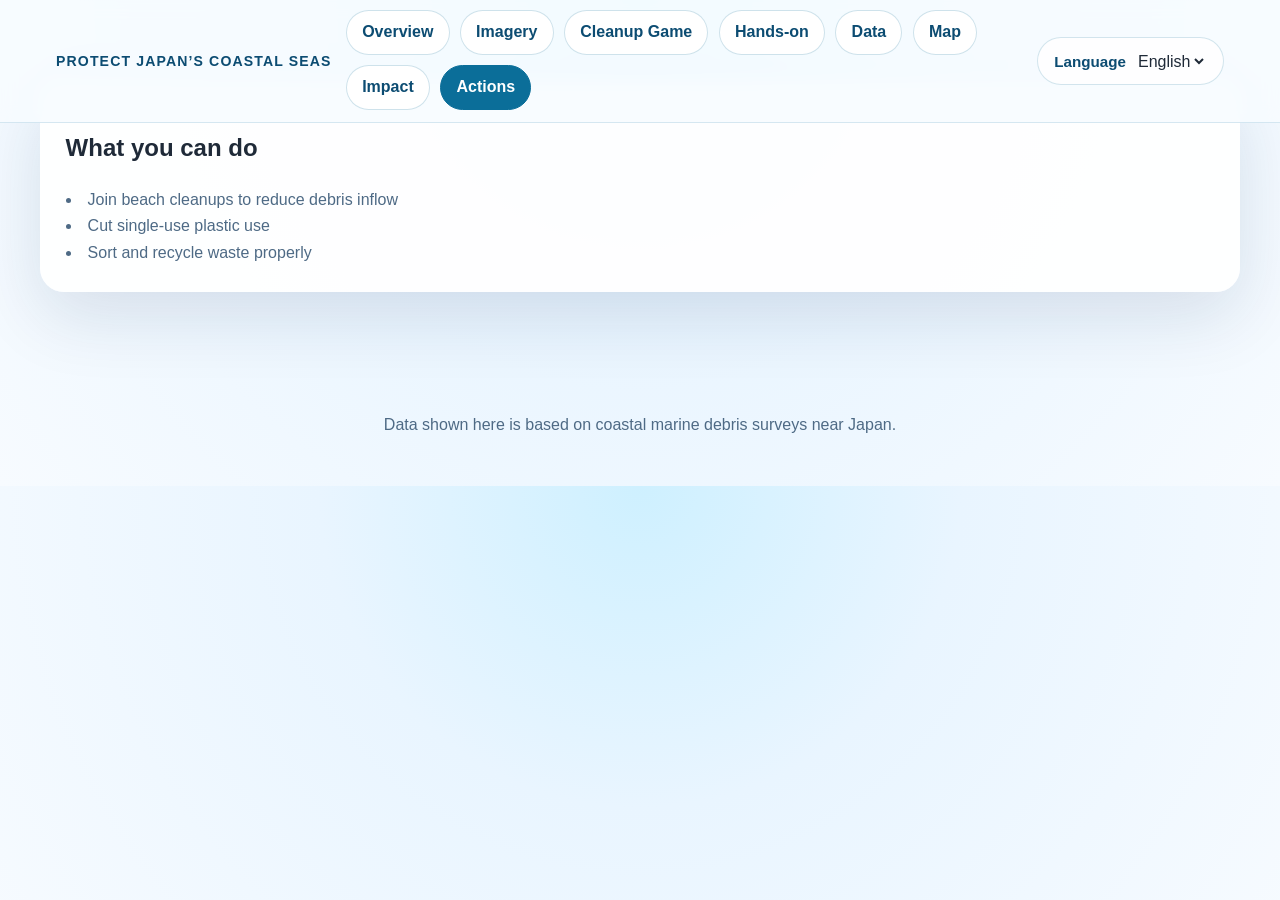
==== pages/actions/index.html @ e8105252 "1，初版，让内容分布到各自文件夹进行处理 2，后续优化：内容，排版，适配" ====
<!DOCTYPE html>
<html lang="ja">
<head>
  <meta charset="UTF-8" />
  <meta name="viewport" content="width=device-width, initial-scale=1.0" />
  <title>行动建议 | Marine Debris Project</title>
  <link rel="stylesheet" href="../../styles.css" />
</head>
<body data-page="actions">
  <main>
    <section class="section actions" id="actions-page">
      <h2 data-i18n="actionsTitle">あなたにできること</h2>
      <ul>
        <li data-i18n="actionOne">海岸清掃に参加して、ゴミの流入を減らす</li>
        <li data-i18n="actionTwo">使い捨てプラスチックの使用を控える</li>
        <li data-i18n="actionThree">分別やリサイクルを正しく行う</li>
      </ul>
    </section>
  </main>

  <script src="../../layout.js"></script>
  <script src="../../script.js"></script>
</body>
</html>
---- styles.css ----
:root {
  --bg: #e9f5ff;
  --surface: #ffffff;
  --text: #1f2a38;
  --muted: #4e6a85;
  --accent: #0b6e99;
  --accent-strong: #0c4c72;
  --success: #1a8f6d;
  --danger: #d64f4f;
  --warning: #f4853f;
  --shadow: 0 24px 70px rgba(15, 42, 80, 0.12);
  --map-low: #c9f3ff;
  --map-medium: #7dd0ff;
  --map-high: #0b6e99;
  /* 新增污染与清洁对比色 */
  --clean-bg: #e9f5ff;
  --polluted-bg: #d3d3d3; /* 灰浊色 */
  --coral-orange: #ff7f50;
  --seaweed-green: #2e8b57;
  --transparent-white: rgba(255, 255, 255, 0.8);
}

* {
  box-sizing: border-box;
}

body {
  margin: 0;
  font-family: "Inter", "Noto Sans JP", "Noto Sans SC", "Noto Sans TC", sans-serif;
  background: radial-gradient(circle at top, #cef0ff 0%, #e9f5ff 40%, #f7fbff 100%);
  color: var(--text);
  line-height: 1.65;
  padding-top: 96px;
}

img {
  max-width: 100%;
}

.top-nav {
  position: fixed;
  top: 0;
  left: 0;
  right: 0;
  z-index: 30;
  backdrop-filter: blur(8px);
  background: rgba(247, 252, 255, 0.88);
  border-bottom: 1px solid rgba(11, 110, 153, 0.14);
}

.top-nav-inner {
  max-width: 1200px;
  margin: 0 auto;
  padding: 0.65rem 1rem;
  display: flex;
  align-items: center;
  gap: 0.9rem;
}

.brand {
  color: var(--accent-strong);
  font-weight: 700;
  font-size: 0.88rem;
  letter-spacing: 0.08em;
  text-transform: uppercase;
  white-space: nowrap;
}

.top-tab-nav {
  flex: 1;
  overflow-x: auto;
  flex-wrap: nowrap;
  padding-bottom: 0.15rem;
}

.top-tab-nav .tab-btn {
  white-space: nowrap;
}

header.hero {
  position: relative;
  overflow: hidden;
  padding: 2.1rem 1.5rem 1.6rem;
  text-align: center;
}

.hero::before {
  content: "";
  position: absolute;
  inset: 0;
  background: radial-gradient(circle at 50% 20%, rgba(10, 105, 154, 0.18), transparent 35%);
  pointer-events: none;
}

.hero-content {
  position: relative;
  max-width: 840px;
  margin: 0 auto;
  z-index: 1;
}

.hero-top {
  display: flex;
  justify-content: space-between;
  align-items: center;
  gap: 1rem;
  flex-wrap: wrap;
}

.language-switcher {
  display: inline-flex;
  align-items: center;
  gap: 0.5rem;
  border-radius: 999px;
  padding: 0.65rem 1rem;
  background: rgba(255, 255, 255, 0.85);
  border: 1px solid rgba(11, 110, 153, 0.18);
}

.language-switcher label {
  font-size: 0.95rem;
  font-weight: 700;
  color: var(--accent-strong);
}

.language-switcher select {
  border: none;
  background: transparent;
  font-size: 1rem;
  color: var(--text);
  cursor: pointer;
}

.eyebrow {
  margin: 0;
  color: var(--accent-strong);
  font-weight: 700;
  letter-spacing: 0.12em;
  text-transform: uppercase;
  font-size: 0.85rem;
}

h1 {
  margin: 1rem auto 0;
  font-size: clamp(2rem, 4vw, 3.4rem);
}

.hero p {
  margin: 1.25rem auto 0;
  max-width: 660px;
  color: var(--muted);
  font-size: 1rem;
}

.cta-button {
  margin-top: 2rem;
  padding: 1rem 2rem;
  background: var(--accent);
  color: white;
  border: none;
  border-radius: 50px;
  font-size: 1.1rem;
  font-weight: 700;
  cursor: pointer;
  transition: background 0.3s ease;
}

.cta-button:hover {
  background: var(--accent-strong);
}

.ocean-scene {
  position: relative;
  margin: 3rem auto 0;
  width: min(960px, 100%);
  height: 280px;
  transition: background 2s ease;
}

.ocean-scene.polluted {
  background: linear-gradient(to bottom, var(--polluted-bg) 0%, #a9a9a9 100%);
}

.ocean-scene.clean {
  background: linear-gradient(to bottom, var(--clean-bg) 0%, #87ceeb 100%);
}

.wave {
  position: absolute;
  left: 50%;
  width: 220%;
  height: 160px;
  background: rgba(11, 110, 153, 0.16);
  border-radius: 43%;
  transform: translateX(-50%);
}

.wave1 {
  bottom: 0;
  animation: drift 11s linear infinite;
}

.wave2 {
  bottom: 18px;
  opacity: 0.7;
  animation: drift 14s reverse infinite;
}

@keyframes drift {
  0% { transform: translateX(-55%) translateY(0);} 
  50% { transform: translateX(-45%) translateY(8px);} 
  100% { transform: translateX(-55%) translateY(0);} 
}

.debris {
  position: absolute;
  width: 56px;
  height: 56px;
  display: grid;
  place-items: center;
  border-radius: 50%;
  background: rgba(255, 255, 255, 0.75);
  box-shadow: 0 18px 30px rgba(30, 80, 110, 0.14);
  font-size: 1.5rem;
}

.floating {
  animation: float 6s ease-in-out infinite;
}

.debris1 { top: 24%; left: 16%; animation-delay: 0s; }
.debris2 { top: 32%; right: 18%; animation-delay: 1.2s; }
.debris3 { top: 52%; left: 26%; animation-delay: 2.4s; }
.debris4 { top: 44%; right: 28%; animation-delay: 3.5s; }

@keyframes float {
  0%, 100% { transform: translateY(0); }
  50% { transform: translateY(-16px); }
}

main {
  padding: 0 1.5rem 3rem;
}

.section {
  max-width: 1200px;
  margin: 0 auto 2.5rem;
  background: rgba(255, 255, 255, 0.95);
  border-radius: 24px;
  padding: 1.6rem;
  box-shadow: var(--shadow);
}

.tab-nav {
  display: flex;
  gap: 0.65rem;
  flex-wrap: wrap;
}

.tab-btn {
  border: 1px solid rgba(11, 110, 153, 0.2);
  background: #fff;
  color: var(--accent-strong);
  border-radius: 999px;
  padding: 0.5rem 0.95rem;
  font-weight: 700;
  cursor: pointer;
  text-decoration: none;
  display: inline-block;
}

.tab-btn.active {
  background: var(--accent);
  color: #fff;
  border-color: var(--accent);
}

.tab-page {
  display: none;
}

.tab-page.active {
  display: block;
}

.section-head h2 {
  margin-top: 0;
  color: var(--accent-strong);
}

.section-head p,
.intro p,
.actions ul {
  color: var(--muted);
}

.game-board {
  display: grid;
  gap: 1.25rem;
}

.game-layout {
  display: grid;
  gap: 1rem;
}

.game-instructions {
  padding: 1rem 1.25rem;
  border-radius: 16px;
  background: #f4fbff;
  border: 1px solid rgba(11, 110, 153, 0.16);
}

.sorting-panel {
  padding: 1rem;
  border-radius: 18px;
  background: #f4fbff;
  border: 1px solid rgba(11, 110, 153, 0.16);
  display: grid;
  gap: 0.9rem;
}

.current-label {
  margin: 0;
  color: var(--muted);
  font-size: 0.9rem;
}

.debris-card {
  padding: 1rem 1.1rem;
  border-radius: 18px;
  background: linear-gradient(180deg, #f7fbff 0%, #e8f3fb 100%);
  border: 1px solid rgba(11, 110, 153, 0.12);
  box-shadow: 0 14px 30px rgba(12, 76, 114, 0.08);
  min-height: 70px;
  display: grid;
  place-items: center;
  font-weight: 700;
}

.choice-buttons {
  display: grid;
  gap: 0.75rem;
  grid-template-columns: repeat(2, minmax(0, 1fr));
}

.choice-button {
  border: none;
  border-radius: 14px;
  padding: 0.85rem 0.9rem;
  background: linear-gradient(135deg, var(--accent), #0e85b8);
  color: #fff;
  font-weight: 700;
  cursor: pointer;
}

.choice-button[data-target="trash"] {
  background: linear-gradient(135deg, #d64f4f, #ef7a48);
}

.choice-button:disabled {
  opacity: 0.5;
  cursor: not-allowed;
}

.restart-button {
  border: 1px solid rgba(11, 110, 153, 0.26);
  background: #fff;
  color: var(--accent-strong);
  border-radius: 999px;
  padding: 0.65rem 0.9rem;
  font-weight: 700;
  cursor: pointer;
}

.game-dashboard {
  border-radius: 20px;
  border: 1px solid rgba(11, 110, 153, 0.16);
  background: #f6fbff;
  padding: 1rem;
  display: grid;
  gap: 0.9rem;
}

.game-dashboard h3 {
  margin: 0;
  color: var(--accent-strong);
}

.game-metrics {
  display: grid;
  grid-template-columns: repeat(2, minmax(0, 1fr));
  gap: 0.75rem;
}

.game-metrics p {
  margin: 0;
  border-radius: 14px;
  background: #fff;
  border: 1px solid rgba(11, 110, 153, 0.12);
  padding: 0.65rem 0.75rem;
  display: flex;
  justify-content: space-between;
  align-items: center;
  font-size: 0.92rem;
  color: var(--muted);
}

.game-metrics strong {
  font-size: 1.05rem;
  color: var(--accent-strong);
}

.game-progress p {
  margin: 0.5rem 0 0;
  color: var(--muted);
  font-size: 0.9rem;
}

.game-steps {
  margin: 0;
  padding-left: 1.2rem;
  color: var(--muted);
  display: grid;
  gap: 0.4rem;
  font-size: 0.92rem;
}

.chart-panel {
  display: grid;
  gap: 1rem;
}

.image-grid {
  display: grid;
  gap: 1rem;
  grid-template-columns: repeat(auto-fit, minmax(240px, 1fr));
}

.image-card {
  background: #ffffff;
  border-radius: 24px;
  overflow: hidden;
  border: 1px solid rgba(11, 110, 153, 0.12);
  box-shadow: 0 18px 36px rgba(12, 76, 114, 0.08);
}

.image-card img {
  width: 100%;
  display: block;
  aspect-ratio: 4 / 3;
  object-fit: cover;
}

.image-card figcaption {
  padding: 0.95rem 1rem;
  color: var(--text);
  font-weight: 700;
  background: #f7fbff;
}

.image-source {
  margin: 0.75rem 0 0;
  color: var(--muted);
  font-size: 0.9rem;
}

.impact-interactive {
  display: grid;
  gap: 1rem;
}

.impact-visual {
  position: relative;
  display: grid;
  grid-template-columns: 1fr 1fr;
  gap: 1rem;
}

.impact-stage {
  position: relative;
  min-height: 240px;
  border-radius: 24px;
  overflow: hidden;
  box-shadow: inset 0 20px 40px rgba(15, 42, 80, 0.08);
  display: grid;
  place-items: center;
  color: #fff;
  font-weight: 700;
  font-size: 1.1rem;
}

.impact-stage.before {
  background: linear-gradient(180deg, rgba(30, 55, 95, 0.9), rgba(15, 34, 64, 0.8));
  background-image: url('https://chubu.env.go.jp/content/900118206.jpg');
  background-size: cover;
  background-position: center;
}

.impact-stage.after {
  background: linear-gradient(180deg, rgba(12, 116, 163, 0.85), rgba(17, 123, 148, 0.72));
  background-image: url('https://chubu.env.go.jp/content/900118207.jpg');
  background-size: cover;
  background-position: center;
}

.impact-stage::after {
  content: '';
  position: absolute;
  inset: 0;
  background: linear-gradient(180deg, rgba(0, 0, 0, 0.08), rgba(0, 0, 0, 0.16));
}

.impact-stage span {
  position: relative;
  z-index: 1;
}

.impact-status {
  display: grid;
  gap: 0.75rem;
  padding: 1rem;
  border-radius: 24px;
  background: #ffffff;
  border: 1px solid rgba(11, 110, 153, 0.12);
  box-shadow: 0 16px 34px rgba(12, 76, 114, 0.08);
}

.status-meter {
  width: 100%;
  height: 16px;
  border-radius: 999px;
  background: rgba(11, 110, 153, 0.14);
  overflow: hidden;
}

.status-fill {
  width: 0%;
  height: 100%;
  border-radius: 999px;
  background: linear-gradient(90deg, var(--accent), var(--success));
  transition: width 0.4s ease;
}

.share-button {
  padding: 0.95rem 1.2rem;
  border: none;
  border-radius: 999px;
  background: linear-gradient(135deg, var(--accent), var(--success));
  color: #fff;
  font-weight: 700;
  cursor: pointer;
  transition: transform 0.2s ease, box-shadow 0.2s ease;
}

.share-button:hover {
  transform: translateY(-1px);
  box-shadow: 0 14px 28px rgba(11, 110, 153, 0.22);
}

.impact-gallery {
  margin-top: 1rem;
  display: grid;
  gap: 1rem;
  grid-template-columns: repeat(auto-fit, minmax(220px, 1fr));
}

.impact-photo-card {
  margin: 0;
  border-radius: 18px;
  overflow: hidden;
  border: 1px solid rgba(11, 110, 153, 0.14);
  background: #fff;
}

.impact-photo-card img {
  width: 100%;
  aspect-ratio: 4 / 3;
  object-fit: cover;
  display: block;
}

.impact-photo-card figcaption {
  padding: 0.75rem 0.85rem;
  background: #f7fbff;
  color: var(--text);
  font-size: 0.92rem;
  font-weight: 600;
}

.chart-canvas-wrapper {
  position: relative;
}

.chart-badge {
  position: absolute;
  top: 1.2rem;
  left: 1.2rem;
  display: inline-flex;
  align-items: center;
  gap: 0.5rem;
  padding: 0.65rem 0.9rem;
  border-radius: 999px;
  background: rgba(255, 255, 255, 0.9);
  border: 1px solid rgba(11, 110, 153, 0.16);
  box-shadow: 0 12px 20px rgba(15, 42, 80, 0.08);
  z-index: 1;
  font-weight: 700;
}

.chart-badge-icon {
  display: inline-grid;
  place-items: center;
  width: 28px;
  height: 28px;
  border-radius: 50%;
  background: #e8f7ff;
}

.chart-body {
  display: grid;
  gap: 1rem;
}

canvas {
  width: 100%;
  max-width: 100%;
  border-radius: 24px;
  background: #fff;
  box-shadow: 0 20px 45px rgba(15, 42, 80, 0.08);
}

.chart-bars {
  display: grid;
  gap: 0.8rem;
}

.chart-row {
  display: flex;
  align-items: center;
  gap: 0.75rem;
}

.chart-row-label {
  flex: 0 0 140px;
  min-width: 100px;
  font-weight: 700;
  color: var(--text);
}

.chart-row-bar-wrap {
  flex: 1;
  background: rgba(11, 110, 153, 0.1);
  border-radius: 999px;
  overflow: hidden;
  height: 16px;
}

.chart-row-bar {
  height: 100%;
  border-radius: 999px;
}

.chart-row-value {
  min-width: 48px;
  text-align: right;
  color: var(--muted);
  font-size: 0.95rem;
}

.chart-legend {
  display: flex;
  gap: 1rem;
  flex-wrap: wrap;
  color: var(--muted);
}

.map-panel {
  display: grid;
  gap: 1.25rem;
}

.map-container {
  display: grid;
  gap: 1rem;
  background: #f4fbff;
  padding: 1.5rem;
  border-radius: 24px;
  border: 1px solid rgba(11, 110, 153, 0.16);
}

.japan-map {
  width: 100%;
  height: auto;
  border-radius: 24px;
  overflow: hidden;
}

.terrain path {
  opacity: 0.95;
}

.region {
  cursor: pointer;
}

.region path {
  fill: rgba(255, 255, 255, 0.24);
  stroke: rgba(15, 42, 80, 0.16);
  stroke-width: 1.5;
  transition: fill 0.2s ease, transform 0.2s ease;
}

.region:hover path {
  transform: scale(1.03);
  fill: rgba(255, 255, 255, 0.4);
}

.region.selected path {
  fill: rgba(255, 255, 255, 0.68);
  stroke: var(--accent);
  stroke-width: 2;
}

.map-region-label {
  font-size: 10px;
  fill: #08304a;
  font-weight: 700;
}

.map-icons .map-icon {
  font-size: 1.3rem;
  opacity: 0.9;
}

.map-detail {
  padding: 1.25rem;
  border-radius: 24px;
  background: #ffffff;
  border: 1px solid rgba(11, 110, 153, 0.16);
  box-shadow: 0 16px 32px rgba(12, 76, 114, 0.08);
}

.map-detail h3 {
  margin: 0 0 0.75rem;
  color: var(--accent-strong);
}

.map-detail p {
  margin: 0.5rem 0;
  color: var(--muted);
}

.region-card {
  padding: 1rem;
  border-radius: 18px;
  background: #ffffff;
  border: 1px solid rgba(11, 110, 153, 0.12);
  box-shadow: 0 12px 26px rgba(12, 76, 114, 0.06);
  cursor: pointer;
  transition: transform 0.2s ease, box-shadow 0.2s ease;
}

.region-card:hover {
  transform: translateY(-2px);
  box-shadow: 0 18px 30px rgba(12, 76, 114, 0.12);
}

.region-card h3 {
  margin: 0 0 0.5rem;
  color: var(--accent-strong);
}

.region-card p {
  margin: 0;
  color: var(--muted);
}

.legend-color {
  display: inline-block;
  width: 14px;
  height: 14px;
  border-radius: 4px;
  margin-right: 0.5rem;
  vertical-align: middle;
}

.legend-color.recycle { background: var(--success); }
.legend-color.trash { background: var(--danger); }

.map-panel {
  display: grid;
  gap: 1.25rem;
}

.map-container {
  display: grid;
  gap: 1rem;
  background: #f4fbff;
  padding: 1.5rem;
  border-radius: 24px;
  border: 1px solid rgba(11, 110, 153, 0.16);
}

.japan-map {
  width: 100%;
  height: auto;
}

.region {
  cursor: pointer;
}

.region rect {
  stroke: rgba(15, 42, 80, 0.18);
  stroke-width: 1.5;
  fill: var(--map-low);
  transition: fill 0.2s ease;
}

.region:hover rect {
  stroke: var(--accent);
  stroke-width: 2;
}

.map-region-label {
  font-size: 10px;
  fill: #08304a;
  font-weight: 700;
}

.map-key {
  display: flex;
  gap: 1rem;
  flex-wrap: wrap;
  font-size: 0.95rem;
  color: var(--text);
}

.map-color {
  display: inline-block;
  width: 18px;
  height: 18px;
  border-radius: 6px;
  margin-right: 0.5rem;
}

.map-color.low { background: var(--map-low); }
.map-color.medium { background: var(--map-medium); }
.map-color.high { background: var(--map-high); }

.region-grid {
  display: grid;
  gap: 1rem;
}

.region-card {
  padding: 1rem;
  border-radius: 18px;
  background: #ffffff;
  border: 1px solid rgba(11, 110, 153, 0.12);
  box-shadow: 0 12px 26px rgba(12, 76, 114, 0.06);
}

.region-card h3 {
  margin: 0 0 0.5rem;
  color: var(--accent-strong);
}

.region-card p {
  margin: 0;
  color: var(--muted);
}

.impact-grid {
  display: grid;
  gap: 1rem;
}

.impact-grid article {
  padding: 1.25rem;
  border-radius: 20px;
  background: #f9fdff;
  border: 1px solid rgba(11, 110, 153, 0.12);
}

.actions ul {
  list-style: disc inside;
  padding-left: 0;
  margin: 0;
}

footer {
  max-width: 1200px;
  margin: 0 auto;
  padding: 1rem 1.5rem 2rem;
  color: var(--muted);
  text-align: center;
}

@media (min-width: 900px) {
  .game-layout {
    grid-template-columns: 1.15fr 0.85fr;
    align-items: start;
  }

  .game-board {
    grid-template-columns: 1fr;
    align-items: start;
  }

  .map-panel {
    grid-template-columns: 1.1fr 0.9fr;
    align-items: start;
  }
}

@media (min-width: 1100px) {
  .impact-grid {
    grid-template-columns: repeat(3, minmax(0, 1fr));
  }
}

/* 移动端优化 */
@media (max-width: 768px) {
  .top-nav-inner {
    flex-wrap: wrap;
    justify-content: center;
  }

  .brand {
    width: 100%;
    text-align: center;
  }

  .top-tab-nav {
    order: 3;
    width: 100%;
  }

  header.hero {
    padding: 2rem 1rem 2rem;
  }

  .hero-content h1 {
    font-size: clamp(1.8rem, 6vw, 2.5rem);
  }

  .hero-content p {
    font-size: 1rem;
  }

  .cta-button {
    padding: 0.8rem 1.5rem;
    font-size: 1rem;
  }

  .ocean-scene {
    height: 200px;
    margin: 2rem auto 0;
  }

  .wave {
    height: 120px;
  }

  .debris {
    width: 40px;
  }

  .section {
    padding: 2rem 1rem;
  }

  .tab-nav {
    gap: 0.5rem;
  }

  .section-head h2 {
    font-size: 1.5rem;
  }

  .section-head p {
    font-size: 0.95rem;
  }

  .game-board {
    grid-template-columns: 1fr;
    gap: 1rem;
  }

  .game-layout {
    grid-template-columns: 1fr;
  }

  .debris-card {
    padding: 0.8rem 0.9rem;
    font-size: 0.9rem;
    min-height: 44px; /* 触摸友好 */
  }

  .choice-buttons {
    grid-template-columns: 1fr;
  }

  .chart-panel {
    grid-template-columns: 1fr;
  }

  .map-panel {
    grid-template-columns: 1fr;
  }

  .map svg {
    height: 300px;
  }

  .region-card {
    padding: 1rem;
  }

  .impact-grid {
    grid-template-columns: 1fr;
  }

  .impact-interactive {
    flex-direction: column;
    gap: 1.5rem;
  }

  .impact-visual {
    order: -1;
  }

  .status-meter {
    height: 12px;
  }

  .image-grid {
    grid-template-columns: 1fr;
  }

  .actions ul {
    text-align: left;
  }

  footer {
    padding: 1rem;
  }
}
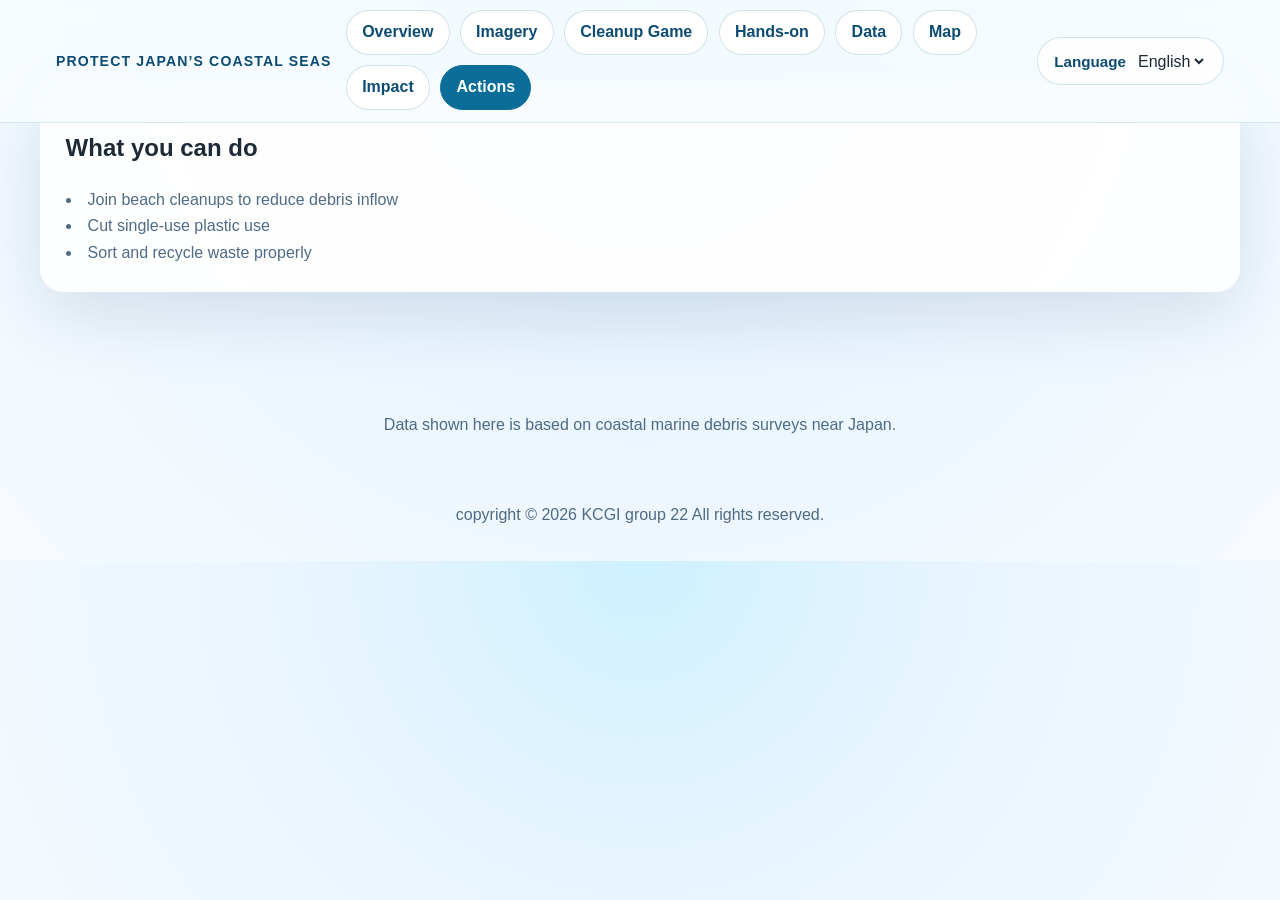
==== commit c8810115: "添加模拟海洋功能 后续优化图片显示和顶部导航栏显示 后续优化【地图】功能" ====
--- a/pages/actions/index.html
+++ b/pages/actions/index.html
@@ -1,4 +1,7 @@
 <!DOCTYPE html>
+<!-- 海洋垃圾项目 - 行动建议页面 / Marine Debris Project - Actions Page -->
+<!-- 此页面提供具体的行动建议，帮助用户参与海洋环境保护 -->
+<!-- This page provides specific action recommendations to help users participate in marine environmental protection -->
 <html lang="ja">
 <head>
   <meta charset="UTF-8" />
@@ -18,7 +21,9 @@
     </section>
   </main>
 
+  <footer class="site-footer">copyright © 2026 KCGI group 22 All rights reserved.</footer>
   <script src="../../layout.js"></script>
-  <script src="../../script.js"></script>
+  <script src="../../shared.js"></script>
+  <script src="actions.js"></script>
 </body>
 </html>
--- a/styles.css
+++ b/styles.css
@@ -1,55 +1,102 @@
+/*
+海洋垃圾项目 - 样式文件
+Marine Debris Project - Stylesheet
+
+此文件包含项目的所有CSS样式定义。
+This file contains all CSS style definitions for the project.
+
+主要样式区域：
+- CSS变量定义 (CSS Variables)
+- 全局样式 (Global Styles)
+- 导航栏样式 (Navigation Styles)
+- 页面布局样式 (Page Layout Styles)
+- 游戏相关样式 (Game Styles)
+- 图表样式 (Chart Styles)
+- 地图样式 (Map Styles)
+- 响应式设计 (Responsive Design)
+
+Main style sections:
+- CSS Variables
+- Global Styles
+- Navigation Styles
+- Page Layout Styles
+- Game Styles
+- Chart Styles
+- Map Styles
+- Responsive Design
+*/
+
+/* ========================================
+   CSS变量定义 - CSS Variables
+   ======================================== */
 :root {
-  --bg: #e9f5ff;
-  --surface: #ffffff;
-  --text: #1f2a38;
-  --muted: #4e6a85;
-  --accent: #0b6e99;
-  --accent-strong: #0c4c72;
-  --success: #1a8f6d;
-  --danger: #d64f4f;
-  --warning: #f4853f;
-  --shadow: 0 24px 70px rgba(15, 42, 80, 0.12);
-  --map-low: #c9f3ff;
-  --map-medium: #7dd0ff;
-  --map-high: #0b6e99;
-  /* 新增污染与清洁对比色 */
-  --clean-bg: #e9f5ff;
-  --polluted-bg: #d3d3d3; /* 灰浊色 */
-  --coral-orange: #ff7f50;
-  --seaweed-green: #2e8b57;
-  --transparent-white: rgba(255, 255, 255, 0.8);
-}
+  /* 基础颜色 / Base Colors */
+  --bg: #e9f5ff;                    /* 背景色 / Background */
+  --surface: #ffffff;               /* 表面色 / Surface */
+  --text: #1f2a38;                  /* 文本色 / Text */
+  --muted: #4e6a85;                 /* 柔和文本色 / Muted text */
+
+  /* 主题色 / Theme Colors */
+  --accent: #0b6e99;                /* 主色调 / Primary accent */
+  --accent-strong: #0c4c72;         /* 深主色调 / Strong accent */
+  --success: #1a8f6d;               /* 成功色 / Success */
+  --danger: #d64f4f;                /* 危险色 / Danger */
+  --warning: #f4853f;               /* 警告色 / Warning */
+
+  /* 效果 / Effects */
+  --shadow: 0 24px 70px rgba(15, 42, 80, 0.12);  /* 阴影 / Shadow */
+
+  /* 地图颜色 / Map Colors */
+  --map-low: #c9f3ff;               /* 低浓度 / Low concentration */
+  --map-medium: #7dd0ff;            /* 中等浓度 / Medium concentration */
+  --map-high: #0b6e99;              /* 高浓度 / High concentration */
+
+  /* 特殊效果色 / Special effect colors */
+  --clean-bg: #e9f5ff;              /* 清洁背景 / Clean background */
+  --polluted-bg: #d3d3d3;           /* 污染背景 / Polluted background */
+  --coral-orange: #ff7f50;          /* 珊瑚橙 / Coral orange */
+  --seaweed-green: #2e8b57;         /* 海藻绿 / Seaweed green */
+  --transparent-white: rgba(255, 255, 255, 0.8);  /* 透明白 / Transparent white */
+}
+
+/* ========================================
+   全局样式 - Global Styles
+   ======================================== */
 
 * {
-  box-sizing: border-box;
+  box-sizing: border-box; /* 统一盒模型 / Unified box model */
 }
 
 body {
   margin: 0;
-  font-family: "Inter", "Noto Sans JP", "Noto Sans SC", "Noto Sans TC", sans-serif;
-  background: radial-gradient(circle at top, #cef0ff 0%, #e9f5ff 40%, #f7fbff 100%);
+  font-family: "Inter", "Noto Sans JP", "Noto Sans SC", "Noto Sans TC", sans-serif; /* 多语言字体栈 / Multilingual font stack */
+  background: radial-gradient(circle at top, #cef0ff 0%, #e9f5ff 40%, #f7fbff 100%); /* 渐变背景 / Gradient background */
   color: var(--text);
   line-height: 1.65;
-  padding-top: 96px;
+  padding-top: 96px; /* 为固定导航栏留出空间 / Space for fixed navbar */
 }
 
 img {
-  max-width: 100%;
-}
+  max-width: 100%; /* 响应式图片 / Responsive images */
+}
+
+/* ========================================
+   导航栏样式 - Navigation Styles
+   ======================================== */
 
 .top-nav {
-  position: fixed;
+  position: fixed; /* 固定定位 / Fixed position */
   top: 0;
   left: 0;
   right: 0;
-  z-index: 30;
-  backdrop-filter: blur(8px);
-  background: rgba(247, 252, 255, 0.88);
-  border-bottom: 1px solid rgba(11, 110, 153, 0.14);
+  z-index: 30; /* 高层级确保在顶部 / High z-index for top layer */
+  backdrop-filter: blur(8px); /* 背景模糊效果 / Backdrop blur effect */
+  background: rgba(247, 252, 255, 0.88); /* 半透明背景 / Semi-transparent background */
+  border-bottom: 1px solid rgba(11, 110, 153, 0.14); /* 底部边框 / Bottom border */
 }
 
 .top-nav-inner {
-  max-width: 1200px;
+  max-width: 1200px; /* 最大宽度限制 / Max width constraint */
   margin: 0 auto;
   padding: 0.65rem 1rem;
   display: flex;
@@ -63,18 +110,18 @@
   font-size: 0.88rem;
   letter-spacing: 0.08em;
   text-transform: uppercase;
-  white-space: nowrap;
+  white-space: nowrap; /* 防止换行 / Prevent wrapping */
 }
 
 .top-tab-nav {
   flex: 1;
-  overflow-x: auto;
+  overflow-x: auto; /* 水平滚动 / Horizontal scroll */
   flex-wrap: nowrap;
   padding-bottom: 0.15rem;
 }
 
 .top-tab-nav .tab-btn {
-  white-space: nowrap;
+  white-space: nowrap; /* 保持单行 / Keep single line */
 }
 
 header.hero {
@@ -459,10 +506,45 @@
   background: #f7fbff;
 }
 
+.image-card {
+  cursor: zoom-in;
+  transition: transform 0.24s ease, border-color 0.24s ease, box-shadow 0.24s ease;
+}
+
+.image-card:hover {
+  transform: translateY(-3px);
+  border-color: rgba(11, 110, 153, 0.28);
+  box-shadow: 0 24px 40px rgba(12, 76, 114, 0.12);
+}
+
 .image-source {
   margin: 0.75rem 0 0;
   color: var(--muted);
   font-size: 0.9rem;
+}
+
+.impact-grid article {
+  cursor: pointer;
+  transition: transform 0.2s ease, box-shadow 0.2s ease, border-color 0.2s ease;
+}
+
+.impact-grid article:hover,
+.impact-grid article.selected {
+  transform: translateY(-4px);
+  border-color: rgba(11, 110, 153, 0.22);
+  box-shadow: 0 20px 30px rgba(12, 76, 114, 0.1);
+}
+
+.actions ul li {
+  cursor: pointer;
+  transition: background 0.2s ease, color 0.2s ease;
+}
+
+.actions ul li:hover,
+.actions ul li.selected {
+  background: rgba(8, 122, 171, 0.08);
+  color: var(--text);
+  padding-left: 0.4rem;
 }
 
 .impact-interactive {
@@ -524,6 +606,83 @@
   background: #ffffff;
   border: 1px solid rgba(11, 110, 153, 0.12);
   box-shadow: 0 16px 34px rgba(12, 76, 114, 0.08);
+}
+
+.impact-visual.impact-current {
+  outline: 1px solid rgba(68, 108, 164, 0.12);
+}
+
+.impact-visual.impact-moderate {
+  outline: 1px solid rgba(52, 146, 196, 0.16);
+  box-shadow: 0 0 0 1px rgba(52, 146, 196, 0.06);
+}
+
+.impact-visual.impact-clean {
+  outline: 1px solid rgba(41, 136, 227, 0.2);
+  box-shadow: 0 0 0 1px rgba(41, 136, 227, 0.08);
+}
+
+.simulation-panel {
+  margin-top: 1rem;
+  padding: 1rem;
+  border-radius: 24px;
+  background: linear-gradient(180deg, rgba(247, 250, 255, 0.96), #fff);
+  border: 1px solid rgba(11, 110, 153, 0.08);
+}
+
+.simulation-controls {
+  display: flex;
+  gap: 0.5rem;
+  flex-wrap: wrap;
+  margin-bottom: 0.75rem;
+}
+
+.simulation-button {
+  padding: 0.85rem 1rem;
+  border: 1px solid rgba(11, 110, 153, 0.16);
+  border-radius: 999px;
+  background: #f8fbff;
+  color: var(--text);
+  font-weight: 700;
+  cursor: pointer;
+  transition: background 0.25s ease, border-color 0.25s ease, transform 0.2s ease;
+}
+
+.simulation-button.active,
+.simulation-button:hover {
+  background: linear-gradient(135deg, var(--accent), var(--success));
+  color: white;
+  border-color: rgba(11, 110, 153, 0.28);
+  transform: translateY(-1px);
+}
+
+.simulation-results {
+  display: grid;
+  gap: 0.5rem;
+  color: var(--text);
+}
+
+.simulation-preview {
+  margin: 0.75rem 0;
+  border-radius: 20px;
+  overflow: hidden;
+  background: #f5f9ff;
+  border: 1px solid rgba(11, 110, 153, 0.12);
+}
+
+.simulation-preview img {
+  width: 100%;
+  display: block;
+  min-height: 180px;
+  object-fit: cover;
+}
+
+.simulation-preview p {
+  margin: 0;
+  padding: 0.85rem 1rem;
+  color: var(--text);
+  font-weight: 700;
+  background: rgba(255, 255, 255, 0.88);
 }
 
 .status-meter {
@@ -657,8 +816,23 @@
 }
 
 .chart-row-bar {
+  width: var(--bar-width);
   height: 100%;
   border-radius: 999px;
+  transform: scaleX(0);
+  transform-origin: left;
+  transition: transform 0.3s ease;
+}
+
+.chart-row-bar:hover {
+  filter: brightness(1.1);
+  box-shadow: 0 0 10px rgba(0,0,0,0.2);
+}
+
+@keyframes barGrow {
+  to {
+    transform: scaleX(1);
+  }
 }
 
 .chart-row-value {
@@ -776,17 +950,91 @@
   color: var(--muted);
 }
 
+.map-legend {
+  display: flex;
+  gap: 1rem;
+  flex-wrap: wrap;
+  justify-content: center;
+  padding: 1rem;
+  background: rgba(255, 255, 255, 0.9);
+  border-radius: 12px;
+  border: 1px solid rgba(11, 110, 153, 0.16);
+}
+
+.legend-item {
+  display: flex;
+  align-items: center;
+  gap: 0.5rem;
+  font-size: 0.9rem;
+  color: var(--muted);
+}
+
 .legend-color {
-  display: inline-block;
-  width: 14px;
-  height: 14px;
-  border-radius: 4px;
-  margin-right: 0.5rem;
-  vertical-align: middle;
-}
-
-.legend-color.recycle { background: var(--success); }
-.legend-color.trash { background: var(--danger); }
+  width: 16px;
+  height: 16px;
+  border-radius: 50%;
+  border: 2px solid rgba(255, 255, 255, 0.8);
+  box-shadow: 0 2px 4px rgba(0, 0, 0, 0.2);
+}
+
+.region-cards {
+  display: grid;
+  gap: 1rem;
+  grid-template-columns: repeat(auto-fit, minmax(280px, 1fr));
+}
+
+.map-wrapper {
+  position: relative;
+  width: 100%;
+  max-width: 800px;
+  margin: 0 auto;
+}
+
+.japan-map-image {
+  width: 100%;
+  height: auto;
+  display: block;
+  border-radius: 24px;
+  box-shadow: 0 20px 45px rgba(15, 42, 80, 0.08);
+}
+
+.debris-markers {
+  position: absolute;
+  top: 0;
+  left: 0;
+  width: 100%;
+  height: 100%;
+  pointer-events: none;
+}
+
+.debris-marker {
+  position: absolute;
+  border-radius: 50%;
+  border: 2px solid rgba(255, 255, 255, 0.8);
+  box-shadow: 0 2px 8px rgba(0, 0, 0, 0.3);
+  cursor: pointer;
+  pointer-events: auto;
+  transform: translate(-50%, -50%);
+  transition: transform 0.2s ease, box-shadow 0.2s ease;
+  animation: pulse 2s infinite;
+}
+
+.debris-marker:hover {
+  transform: translate(-50%, -50%) scale(1.2);
+  box-shadow: 0 4px 12px rgba(0, 0, 0, 0.4);
+}
+
+@keyframes pulse {
+  0% {
+    box-shadow: 0 2px 8px rgba(0, 0, 0, 0.3);
+  }
+  50% {
+    box-shadow: 0 2px 12px rgba(0, 0, 0, 0.4);
+  }
+  100% {
+    box-shadow: 0 2px 8px rgba(0, 0, 0, 0.3);
+  }
+}
 
 .map-panel {
   display: grid;
@@ -1024,12 +1272,31 @@
   }
 
   .impact-interactive {
-    flex-direction: column;
+    display: grid;
+    grid-template-columns: 1fr;
     gap: 1.5rem;
   }
 
   .impact-visual {
     order: -1;
+    grid-template-columns: 1fr;
+  }
+
+  .impact-status,
+  .simulation-panel {
+    width: 100%;
+  }
+
+  .simulation-controls {
+    justify-content: space-between;
+  }
+
+  .simulation-button {
+    flex: 1 1 100%;
+  }
+
+  .share-button {
+    width: 100%;
   }
 
   .status-meter {
@@ -1044,7 +1311,60 @@
     text-align: left;
   }
 
+  .hero-content {
+    padding: 0 0.5rem;
+  }
+
+  .top-nav-inner {
+    justify-content: space-between;
+  }
+
+  .top-tab-nav {
+    width: 100%;
+  }
+
+  .section {
+    padding: 1.5rem 1rem;
+  }
+
+  .footer,
   footer {
     padding: 1rem;
   }
-}
+
+  footer {
+    padding: 1rem;
+  }
+}
+
+.details-grid {
+  display: grid;
+  gap: 1rem;
+  grid-template-columns: repeat(auto-fit, minmax(250px, 1fr));
+}
+
+.detail-card {
+  background: #ffffff;
+  border-radius: 16px;
+  padding: 1rem;
+  border: 1px solid rgba(11, 110, 153, 0.12);
+  box-shadow: 0 8px 16px rgba(12, 76, 114, 0.06);
+  transition: transform 0.2s ease, box-shadow 0.2s ease;
+}
+
+.detail-card:hover {
+  transform: translateY(-2px);
+  box-shadow: 0 12px 24px rgba(12, 76, 114, 0.1);
+}
+
+.detail-card h4 {
+  margin: 0 0 0.5rem;
+  color: var(--accent);
+  font-size: 1.1rem;
+}
+
+.detail-card p {
+  margin: 0;
+  color: var(--muted);
+  font-size: 0.95rem;
+}
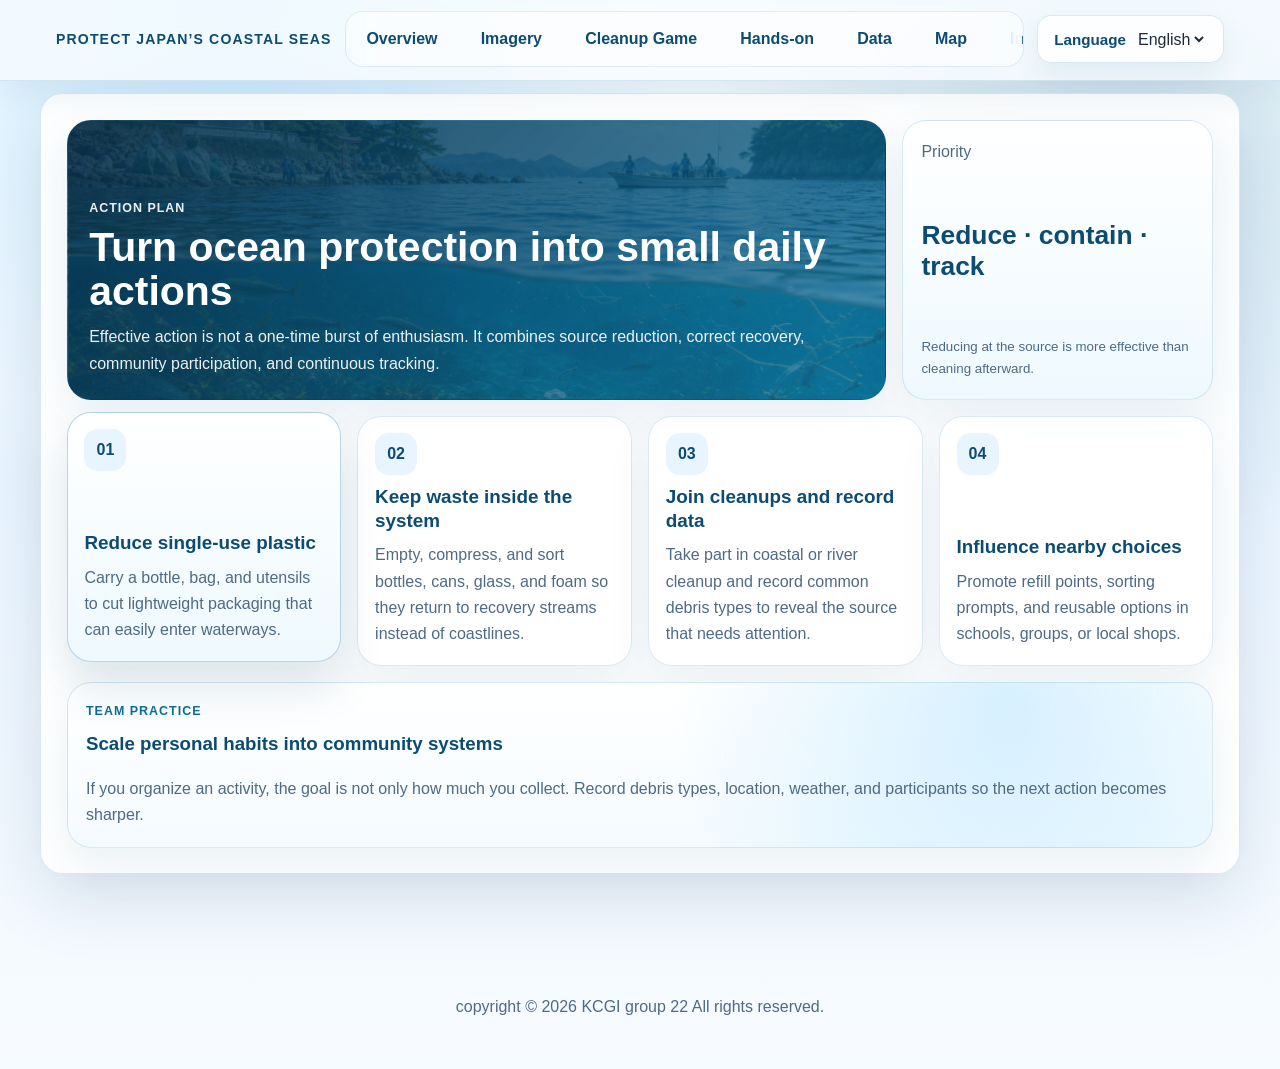
==== commit 746a705e: "feat: 重构海洋垃圾主题页面与数据可视化 - 更新整体视觉风格与海洋蓝主题 - 新增本地生成图片资源并应用到首页和模拟场景 - 重构数据页布局、数据口径和类型对比图表 - 优化概览、影响、行动、影" ====
--- a/pages/actions/index.html
+++ b/pages/actions/index.html
@@ -11,17 +11,53 @@
 </head>
 <body data-page="actions">
   <main>
-    <section class="section actions" id="actions-page">
-      <h2 data-i18n="actionsTitle">あなたにできること</h2>
-      <ul>
-        <li data-i18n="actionOne">海岸清掃に参加して、ゴミの流入を減らす</li>
-        <li data-i18n="actionTwo">使い捨てプラスチックの使用を控える</li>
-        <li data-i18n="actionThree">分別やリサイクルを正しく行う</li>
-      </ul>
+    <section class="section actions actions-redesign" id="actions-page">
+      <div class="actions-hero">
+        <div>
+          <p class="section-kicker" data-i18n="actionsKicker">行动计划</p>
+          <h2 data-i18n="actionsTitle">把海洋保护变成每天能完成的小动作</h2>
+          <p data-i18n="actionsDescription">真正有效的行动不是一次性的热情，而是减少源头、正确回收、参与社区、持续记录四件事一起发生。</p>
+        </div>
+        <div class="actions-impact-card">
+          <span data-i18n="actionsImpactLabel">优先级</span>
+          <strong data-i18n="actionsImpactValue">少产生 · 不流入 · 可追踪</strong>
+          <small data-i18n="actionsImpactNote">从源头减量比事后清理更有效</small>
+        </div>
+      </div>
+
+      <div class="action-card-grid">
+        <article class="action-card selected">
+          <span>01</span>
+          <h3 data-i18n="actionOneTitle">减少一次性塑料</h3>
+          <p data-i18n="actionOne">自带水杯、购物袋和餐具，把最容易进入河道的轻质包装先减下来。</p>
+        </article>
+        <article class="action-card">
+          <span>02</span>
+          <h3 data-i18n="actionTwoTitle">把垃圾留在系统内</h3>
+          <p data-i18n="actionTwo">饮料瓶、罐、玻璃和泡沫要清空、压缩、分类，让它们进入回收链而不是海岸线。</p>
+        </article>
+        <article class="action-card">
+          <span>03</span>
+          <h3 data-i18n="actionThreeTitle">参加清理并记录</h3>
+          <p data-i18n="actionThree">参与海岸或河道清理，记录常见垃圾类型，帮助判断真正需要治理的源头。</p>
+        </article>
+        <article class="action-card">
+          <span>04</span>
+          <h3 data-i18n="actionFourTitle">影响身边选择</h3>
+          <p data-i18n="actionFour">在学校、社团或店铺推动补水点、分类提示和可重复使用方案，让行动变成默认选项。</p>
+        </article>
+      </div>
+
+      <div class="actions-workflow">
+        <div class="actions-community">
+          <p class="section-kicker" data-i18n="actionsCommunityKicker">团队协作</p>
+          <h3 data-i18n="actionsCommunityTitle">从个人习惯扩大到社区机制</h3>
+          <p data-i18n="actionsCommunityText">如果你能组织一次活动，重点不是“捡了多少”，而是把垃圾类型、地点、天气和参与人数记录下来。下一次行动就能更精准。</p>
+        </div>
+      </div>
     </section>
   </main>
 
-  <footer class="site-footer">copyright © 2026 KCGI group 22 All rights reserved.</footer>
   <script src="../../layout.js"></script>
   <script src="../../shared.js"></script>
   <script src="actions.js"></script>
--- a/styles.css
+++ b/styles.css
@@ -35,6 +35,8 @@
   --surface: #ffffff;               /* 表面色 / Surface */
   --text: #1f2a38;                  /* 文本色 / Text */
   --muted: #4e6a85;                 /* 柔和文本色 / Muted text */
+  --line: rgba(11, 110, 153, 0.14); /* 分隔线 / Hairline */
+  --surface-soft: #f4fbff;          /* 柔和表面色 / Soft surface */
 
   /* 主题色 / Theme Colors */
   --accent: #0b6e99;                /* 主色调 / Primary accent */
@@ -70,7 +72,10 @@
 body {
   margin: 0;
   font-family: "Inter", "Noto Sans JP", "Noto Sans SC", "Noto Sans TC", sans-serif; /* 多语言字体栈 / Multilingual font stack */
-  background: radial-gradient(circle at top, #cef0ff 0%, #e9f5ff 40%, #f7fbff 100%); /* 渐变背景 / Gradient background */
+  background:
+    radial-gradient(circle at 18% 0%, rgba(125, 208, 255, 0.34), transparent 30%),
+    radial-gradient(circle at 88% 12%, rgba(11, 110, 153, 0.16), transparent 28%),
+    linear-gradient(180deg, #f8fdff 0%, #e9f5ff 45%, #f7fbff 100%);
   color: var(--text);
   line-height: 1.65;
   padding-top: 96px; /* 为固定导航栏留出空间 / Space for fixed navbar */
@@ -90,18 +95,19 @@
   left: 0;
   right: 0;
   z-index: 30; /* 高层级确保在顶部 / High z-index for top layer */
-  backdrop-filter: blur(8px); /* 背景模糊效果 / Backdrop blur effect */
-  background: rgba(247, 252, 255, 0.88); /* 半透明背景 / Semi-transparent background */
-  border-bottom: 1px solid rgba(11, 110, 153, 0.14); /* 底部边框 / Bottom border */
+  backdrop-filter: blur(18px); /* 背景模糊效果 / Backdrop blur effect */
+  background: rgba(247, 252, 255, 0.82); /* 半透明背景 / Semi-transparent background */
+  border-bottom: 1px solid var(--line); /* 底部边框 / Bottom border */
+  box-shadow: 0 12px 34px rgba(12, 76, 114, 0.08);
 }
 
 .top-nav-inner {
   max-width: 1200px; /* 最大宽度限制 / Max width constraint */
   margin: 0 auto;
-  padding: 0.65rem 1rem;
+  padding: 0.7rem 1rem 0.82rem;
   display: flex;
   align-items: center;
-  gap: 0.9rem;
+  gap: 0.85rem;
 }
 
 .brand {
@@ -114,10 +120,45 @@
 }
 
 .top-tab-nav {
+  position: relative;
   flex: 1;
   overflow-x: auto; /* 水平滚动 / Horizontal scroll */
   flex-wrap: nowrap;
-  padding-bottom: 0.15rem;
+  padding: 0.24rem;
+  border: 1px solid rgba(11, 110, 153, 0.12);
+  border-radius: 18px;
+  background:
+    linear-gradient(90deg, rgba(247, 252, 255, 0.98), rgba(247, 252, 255, 0)) left / 32px 100% no-repeat,
+    linear-gradient(270deg, rgba(247, 252, 255, 0.98), rgba(247, 252, 255, 0)) right / 32px 100% no-repeat,
+    rgba(255, 255, 255, 0.58);
+  box-shadow: inset 0 1px 0 rgba(255, 255, 255, 0.84);
+  scrollbar-color: rgba(11, 110, 153, 0.44) transparent;
+  scrollbar-width: thin;
+}
+
+.top-tab-nav::after {
+  content: "";
+  position: sticky;
+  right: -0.24rem;
+  flex: 0 0 34px;
+  align-self: stretch;
+  margin-left: -34px;
+  border-radius: 0 16px 16px 0;
+  background: linear-gradient(90deg, rgba(247, 252, 255, 0), rgba(247, 252, 255, 0.96) 74%);
+  pointer-events: none;
+}
+
+.top-tab-nav::-webkit-scrollbar {
+  height: 4px;
+}
+
+.top-tab-nav::-webkit-scrollbar-track {
+  background: transparent;
+}
+
+.top-tab-nav::-webkit-scrollbar-thumb {
+  border-radius: 999px;
+  background: rgba(11, 110, 153, 0.36);
 }
 
 .top-tab-nav .tab-btn {
@@ -135,7 +176,7 @@
   content: "";
   position: absolute;
   inset: 0;
-  background: radial-gradient(circle at 50% 20%, rgba(10, 105, 154, 0.18), transparent 35%);
+  background: radial-gradient(circle at 50% 20%, rgba(17, 120, 101, 0.14), transparent 35%);
   pointer-events: none;
 }
 
@@ -158,10 +199,11 @@
   display: inline-flex;
   align-items: center;
   gap: 0.5rem;
-  border-radius: 999px;
+  border-radius: 14px;
   padding: 0.65rem 1rem;
-  background: rgba(255, 255, 255, 0.85);
-  border: 1px solid rgba(11, 110, 153, 0.18);
+  background: rgba(255, 255, 255, 0.78);
+  border: 1px solid var(--line);
+  box-shadow: 0 12px 26px rgba(12, 76, 114, 0.07);
 }
 
 .language-switcher label {
@@ -220,8 +262,39 @@
   position: relative;
   margin: 3rem auto 0;
   width: min(960px, 100%);
-  height: 280px;
-  transition: background 2s ease;
+  height: auto;
+  min-height: 0;
+  overflow: hidden;
+  border-radius: 28px;
+  border: 1px solid rgba(255, 255, 255, 0.72);
+  background: #dff5ff;
+  box-shadow: 0 30px 80px rgba(12, 76, 114, 0.18);
+  transition: transform 0.35s ease, box-shadow 0.35s ease;
+}
+
+.hero-visual {
+  isolation: isolate;
+}
+
+.hero-visual::after {
+  content: "";
+  position: absolute;
+  inset: 0;
+  background: linear-gradient(180deg, rgba(255, 255, 255, 0.02), rgba(8, 66, 98, 0.16));
+  pointer-events: none;
+}
+
+.hero-visual img {
+  display: block;
+  width: 100%;
+  aspect-ratio: 16 / 7;
+  object-fit: cover;
+  object-position: center;
+}
+
+.hero-visual:hover {
+  transform: translateY(-3px);
+  box-shadow: 0 36px 90px rgba(12, 76, 114, 0.22);
 }
 
 .ocean-scene.polluted {
@@ -292,8 +365,9 @@
 .section {
   max-width: 1200px;
   margin: 0 auto 2.5rem;
-  background: rgba(255, 255, 255, 0.95);
-  border-radius: 24px;
+  background: rgba(255, 255, 255, 0.9);
+  border: 1px solid var(--line);
+  border-radius: 22px;
   padding: 1.6rem;
   box-shadow: var(--shadow);
 }
@@ -304,22 +378,34 @@
   flex-wrap: wrap;
 }
 
+.tab-nav.top-tab-nav {
+  flex-wrap: nowrap;
+}
+
 .tab-btn {
-  border: 1px solid rgba(11, 110, 153, 0.2);
-  background: #fff;
+  border: 1px solid transparent;
+  background: transparent;
   color: var(--accent-strong);
-  border-radius: 999px;
-  padding: 0.5rem 0.95rem;
+  border-radius: 14px;
+  padding: 0.56rem 0.96rem;
   font-weight: 700;
   cursor: pointer;
   text-decoration: none;
   display: inline-block;
+  transition: background 0.2s ease, border-color 0.2s ease, box-shadow 0.2s ease, transform 0.2s ease;
 }
 
 .tab-btn.active {
-  background: var(--accent);
+  background: linear-gradient(135deg, var(--accent), #0e85b8);
   color: #fff;
-  border-color: var(--accent);
+  border-color: rgba(255, 255, 255, 0.36);
+  box-shadow: 0 12px 26px rgba(11, 110, 153, 0.22);
+}
+
+.tab-btn:hover {
+  transform: translateY(-1px);
+  background: rgba(11, 110, 153, 0.08);
+  border-color: rgba(11, 110, 153, 0.12);
 }
 
 .tab-page {
@@ -333,12 +419,147 @@
 .section-head h2 {
   margin-top: 0;
   color: var(--accent-strong);
+}
+
+.section-kicker {
+  margin: 0 0 0.45rem;
+  color: var(--accent);
+  font-size: 0.78rem;
+  font-weight: 800;
+  letter-spacing: 0.08em;
+  text-transform: uppercase;
 }
 
 .section-head p,
 .intro p,
 .actions ul {
   color: var(--muted);
+}
+
+.intro-redesign {
+  display: grid;
+  gap: 1rem;
+  grid-template-columns: minmax(0, 0.92fr) minmax(360px, 1.08fr);
+  align-items: stretch;
+}
+
+.intro-copy-card,
+.intro-metrics,
+.intro-module-grid {
+  border: 1px solid var(--line);
+  border-radius: 24px;
+  background: rgba(255, 255, 255, 0.78);
+  box-shadow: 0 18px 46px rgba(12, 76, 114, 0.08);
+}
+
+.intro-copy-card {
+  grid-column: 1;
+  grid-row: 1 / span 2;
+  padding: 1.35rem;
+  background:
+    linear-gradient(135deg, rgba(8, 48, 74, 0.92), rgba(11, 110, 153, 0.82)),
+    url('assets/generated/hero-marine-debris.png');
+  background-size: cover;
+  background-position: center;
+  color: #fff;
+  min-height: 320px;
+  display: flex;
+  flex-direction: column;
+  justify-content: flex-end;
+  overflow: hidden;
+}
+
+.intro-copy-card .section-kicker,
+.intro-copy-card p,
+.intro-copy-card h2 {
+  color: #fff;
+}
+
+.intro-copy-card h2 {
+  margin: 0.4rem 0 0.7rem;
+  font-size: clamp(1.7rem, 3vw, 2.55rem);
+  line-height: 1.12;
+}
+
+.intro-copy-card p:last-child {
+  margin: 0;
+  max-width: 560px;
+  opacity: 0.9;
+}
+
+.intro-metrics {
+  grid-column: 2;
+  grid-row: 1;
+  padding: 1rem;
+  display: grid;
+  grid-template-columns: repeat(3, minmax(0, 1fr));
+  gap: 0.8rem;
+}
+
+.intro-metrics article {
+  min-height: 154px;
+  padding: 1rem;
+  border-radius: 18px;
+  background: linear-gradient(180deg, #ffffff, #f4fbff);
+  border: 1px solid rgba(11, 110, 153, 0.1);
+  display: flex;
+  flex-direction: column;
+  justify-content: space-between;
+}
+
+.intro-metrics span,
+.intro-metrics p,
+.intro-module-card span {
+  color: var(--muted);
+  font-size: 0.9rem;
+}
+
+.intro-metrics strong {
+  color: var(--accent-strong);
+  font-size: clamp(2.2rem, 4vw, 3.4rem);
+  line-height: 1;
+}
+
+.intro-metrics p {
+  margin: 0;
+  line-height: 1.45;
+}
+
+.intro-module-grid {
+  grid-column: 2;
+  grid-row: 2;
+  padding: 1rem;
+  display: grid;
+  grid-template-columns: repeat(3, minmax(0, 1fr));
+  gap: 0.8rem;
+}
+
+.intro-module-card {
+  position: relative;
+  min-height: 132px;
+  padding: 1rem;
+  border-radius: 18px;
+  border: 1px solid rgba(11, 110, 153, 0.1);
+  background:
+    radial-gradient(circle at 80% 12%, rgba(125, 208, 255, 0.38), transparent 34%),
+    #ffffff;
+  text-decoration: none;
+  display: flex;
+  flex-direction: column;
+  justify-content: space-between;
+  transition: transform 0.24s ease, box-shadow 0.24s ease, border-color 0.24s ease;
+}
+
+.intro-module-card:hover {
+  transform: translateY(-4px);
+  border-color: rgba(11, 110, 153, 0.24);
+  box-shadow: 0 20px 36px rgba(12, 76, 114, 0.12);
+}
+
+.intro-module-card strong {
+  color: var(--accent-strong);
+  font-size: 1.15rem;
+  line-height: 1.25;
 }
 
 .game-board {
@@ -473,15 +694,226 @@
   font-size: 0.92rem;
 }
 
+.summary-page {
+  display: grid;
+  gap: 1.35rem;
+}
+
+.data-redesign {
+  position: relative;
+}
+
+.data-hero {
+  display: grid;
+  grid-template-columns: minmax(0, 1fr) minmax(280px, 0.36fr);
+  gap: 1rem;
+  align-items: stretch;
+}
+
+.data-hero > div:first-child,
+.data-method-card {
+  border: 1px solid rgba(255, 255, 255, 0.18);
+  border-radius: 24px;
+  box-shadow: 0 22px 52px rgba(12, 76, 114, 0.12);
+}
+
+.data-hero > div:first-child {
+  min-height: 280px;
+  padding: 1.35rem;
+  background:
+    linear-gradient(135deg, rgba(8, 48, 74, 0.92), rgba(11, 110, 153, 0.76)),
+    url('assets/generated/hero-marine-debris.png');
+  background-size: cover;
+  background-position: center;
+  display: flex;
+  flex-direction: column;
+  justify-content: flex-end;
+}
+
+.data-hero .section-kicker,
+.data-hero h2,
+.data-hero p {
+  color: #fff;
+}
+
+.data-hero h2 {
+  margin: 0.4rem 0 0.7rem;
+  font-size: clamp(1.8rem, 3.2vw, 3rem);
+  line-height: 1.08;
+}
+
+.data-hero p {
+  margin: 0;
+  max-width: 820px;
+  opacity: 0.92;
+}
+
+.data-method-card {
+  padding: 1.15rem;
+  background:
+    radial-gradient(circle at 88% 12%, rgba(125, 208, 255, 0.35), transparent 34%),
+    linear-gradient(180deg, #ffffff, #eef9ff);
+  border-color: var(--line);
+  display: flex;
+  flex-direction: column;
+  justify-content: space-between;
+  gap: 0.9rem;
+}
+
+.data-method-card span,
+.data-method-card small {
+  color: var(--muted);
+}
+
+.data-method-card strong {
+  color: var(--accent-strong);
+  font-size: 1.62rem;
+  line-height: 1.16;
+}
+
+.summary-page .section-head {
+  max-width: 760px;
+}
+
+.summary-page .section-head h2 {
+  margin-bottom: 0.45rem;
+  font-size: clamp(1.75rem, 3vw, 2.55rem);
+  line-height: 1.16;
+}
+
+.summary-grid {
+  display: grid;
+  gap: 0.85rem;
+  grid-template-columns: repeat(3, minmax(0, 1fr));
+}
+
+.evidence-grid {
+  grid-template-columns: repeat(4, minmax(0, 1fr));
+}
+
+.summary-tile {
+  min-height: 128px;
+  padding: 1rem;
+  border: 1px solid var(--line);
+  border-radius: 18px;
+  background: linear-gradient(180deg, rgba(255, 255, 255, 0.96), rgba(244, 251, 255, 0.92));
+  box-shadow: 0 14px 34px rgba(12, 76, 114, 0.07);
+  display: flex;
+  flex-direction: column;
+  justify-content: space-between;
+  gap: 0.55rem;
+}
+
+.summary-tile span,
+.summary-tile small {
+  color: var(--muted);
+  font-size: 0.86rem;
+  line-height: 1.35;
+}
+
+.summary-tile strong {
+  color: var(--text);
+  font-size: clamp(1.2rem, 2vw, 1.55rem);
+  line-height: 1.2;
+}
+
+.summary-tile a {
+  color: var(--accent);
+  font-weight: 800;
+  text-decoration: none;
+}
+
+.summary-tile.emphasis {
+  background: linear-gradient(145deg, #08304a, #0b6e99);
+  border-color: rgba(255, 255, 255, 0.18);
+}
+
+.summary-tile.emphasis span,
+.summary-tile.emphasis small,
+.summary-tile.emphasis strong,
+.summary-tile.emphasis a {
+  color: #fff;
+}
+
+.evidence-tile {
+  min-height: 178px;
+  border-radius: 22px;
+}
+
+.evidence-tile strong {
+  letter-spacing: 0;
+}
+
 .chart-panel {
   display: grid;
   gap: 1rem;
+  grid-template-columns: minmax(0, 0.42fr) minmax(0, 0.58fr);
+  align-items: stretch;
 }
 
 .image-grid {
   display: grid;
   gap: 1rem;
   grid-template-columns: repeat(auto-fit, minmax(240px, 1fr));
+}
+
+.video-feature {
+  display: grid;
+  grid-template-columns: minmax(260px, 0.72fr) minmax(420px, 1.28fr);
+  gap: 1rem;
+  align-items: stretch;
+  margin-bottom: 1rem;
+}
+
+.video-copy,
+.video-frame {
+  border: 1px solid var(--line);
+  border-radius: 24px;
+  background: rgba(255, 255, 255, 0.82);
+  box-shadow: 0 18px 44px rgba(12, 76, 114, 0.08);
+  overflow: hidden;
+}
+
+.video-copy {
+  padding: 1.25rem;
+  display: flex;
+  flex-direction: column;
+  justify-content: flex-end;
+  background:
+    linear-gradient(180deg, rgba(8, 48, 74, 0.08), rgba(8, 48, 74, 0.82)),
+    url('assets/generated/hero-marine-debris.png');
+  background-size: cover;
+  background-position: center;
+  min-height: 320px;
+}
+
+.video-copy h3 {
+  margin: 0.35rem 0 0.65rem;
+  color: #fff;
+  font-size: clamp(1.35rem, 2.2vw, 2rem);
+  line-height: 1.18;
+}
+
+.video-copy .section-kicker,
+.video-copy p:last-child {
+  margin: 0;
+  color: #fff;
+}
+
+.video-copy p:last-child {
+  opacity: 0.9;
+}
+
+.video-frame {
+  aspect-ratio: 16 / 9;
+  background: #08304a;
+}
+
+.video-frame iframe {
+  width: 100%;
+  height: 100%;
+  border: 0;
+  display: block;
 }
 
 .image-card {
@@ -535,16 +967,290 @@
   box-shadow: 0 20px 30px rgba(12, 76, 114, 0.1);
 }
 
-.actions ul li {
+.impact-redesign {
+  display: grid;
+  gap: 1rem;
+}
+
+.impact-hero-panel {
+  display: grid;
+  grid-template-columns: minmax(0, 1fr) minmax(280px, 0.36fr);
+  gap: 1rem;
+  align-items: stretch;
+}
+
+.impact-hero-panel > div:first-child,
+.impact-score-card,
+.impact-path-card,
+.impact-insight-grid article {
+  border: 1px solid var(--line);
+  border-radius: 24px;
+  background: rgba(255, 255, 255, 0.84);
+  box-shadow: 0 18px 44px rgba(12, 76, 114, 0.08);
+}
+
+.impact-hero-panel > div:first-child {
+  padding: 1.35rem;
+  background:
+    linear-gradient(135deg, rgba(8, 48, 74, 0.88), rgba(11, 110, 153, 0.7)),
+    url('assets/generated/simulation-full.png');
+  background-size: cover;
+  background-position: center;
+  min-height: 280px;
+  display: flex;
+  flex-direction: column;
+  justify-content: flex-end;
+}
+
+.impact-hero-panel .section-kicker,
+.impact-hero-panel h2,
+.impact-hero-panel p {
+  color: #fff;
+}
+
+.impact-hero-panel h2 {
+  margin: 0.4rem 0 0.7rem;
+  font-size: clamp(1.8rem, 3.2vw, 3rem);
+  line-height: 1.08;
+}
+
+.impact-hero-panel p {
+  margin: 0;
+  max-width: 760px;
+  opacity: 0.92;
+}
+
+.impact-score-card {
+  padding: 1.2rem;
+  background: linear-gradient(180deg, #ffffff, #eef9ff);
+  display: flex;
+  flex-direction: column;
+  justify-content: space-between;
+  gap: 0.9rem;
+}
+
+.impact-score-card span,
+.impact-score-card small {
+  color: var(--muted);
+}
+
+.impact-score-card strong {
+  color: var(--accent-strong);
+  font-size: 1.6rem;
+  line-height: 1.16;
+}
+
+.impact-pathway {
+  display: grid;
+  grid-template-columns: repeat(3, minmax(0, 1fr));
+  gap: 1rem;
+}
+
+.impact-path-card {
   cursor: pointer;
-  transition: background 0.2s ease, color 0.2s ease;
-}
-
-.actions ul li:hover,
-.actions ul li.selected {
-  background: rgba(8, 122, 171, 0.08);
-  color: var(--text);
-  padding-left: 0.4rem;
+  padding: 1.1rem;
+  min-height: 240px;
+  display: flex;
+  flex-direction: column;
+  justify-content: space-between;
+  transition: transform 0.24s ease, box-shadow 0.24s ease, border-color 0.24s ease, background 0.24s ease;
+}
+
+.impact-path-card span {
+  width: 42px;
+  height: 42px;
+  display: grid;
+  place-items: center;
+  border-radius: 14px;
+  background: #e8f4ff;
+  color: var(--accent-strong);
+  font-weight: 900;
+}
+
+.impact-path-card h3 {
+  margin: auto 0 0.6rem;
+  color: var(--accent-strong);
+  font-size: 1.25rem;
+  line-height: 1.25;
+}
+
+.impact-path-card p {
+  margin: 0;
+  color: var(--muted);
+}
+
+.impact-path-card:hover,
+.impact-path-card.selected,
+.impact-path-card.active {
+  transform: translateY(-4px);
+  border-color: rgba(11, 110, 153, 0.26);
+  box-shadow: 0 24px 44px rgba(12, 76, 114, 0.14);
+  background: linear-gradient(180deg, #ffffff, #eef9ff);
+}
+
+.impact-insight-grid {
+  display: grid;
+  grid-template-columns: repeat(3, minmax(0, 1fr));
+  gap: 1rem;
+}
+
+.impact-insight-grid article {
+  padding: 1rem;
+}
+
+.impact-insight-grid strong {
+  color: var(--accent-strong);
+  font-size: 1.15rem;
+}
+
+.impact-insight-grid p {
+  margin: 0.55rem 0 0;
+  color: var(--muted);
+}
+
+.actions-redesign {
+  display: grid;
+  gap: 1rem;
+}
+
+.actions-hero {
+  display: grid;
+  grid-template-columns: minmax(0, 1fr) minmax(280px, 0.38fr);
+  gap: 1rem;
+}
+
+.actions-hero > div:first-child,
+.actions-impact-card,
+.action-card,
+.actions-community {
+  border: 1px solid var(--line);
+  border-radius: 24px;
+  background: rgba(255, 255, 255, 0.84);
+  box-shadow: 0 18px 44px rgba(12, 76, 114, 0.08);
+}
+
+.actions-hero > div:first-child {
+  min-height: 280px;
+  padding: 1.35rem;
+  background:
+    linear-gradient(135deg, rgba(8, 48, 74, 0.88), rgba(11, 110, 153, 0.72)),
+    url('assets/generated/simulation-partial.png');
+  background-size: cover;
+  background-position: center;
+  display: flex;
+  flex-direction: column;
+  justify-content: flex-end;
+}
+
+.actions-hero .section-kicker,
+.actions-hero h2,
+.actions-hero p {
+  color: #fff;
+}
+
+.actions-hero h2 {
+  margin: 0.4rem 0 0.7rem;
+  font-size: clamp(1.8rem, 3.2vw, 3rem);
+  line-height: 1.08;
+}
+
+.actions-hero p {
+  margin: 0;
+  max-width: 720px;
+  opacity: 0.92;
+}
+
+.actions-impact-card {
+  padding: 1.15rem;
+  background: linear-gradient(180deg, #ffffff, #eef9ff);
+  display: flex;
+  flex-direction: column;
+  justify-content: space-between;
+  gap: 0.9rem;
+}
+
+.actions-impact-card span,
+.actions-impact-card small {
+  color: var(--muted);
+}
+
+.actions-impact-card strong {
+  color: var(--accent-strong);
+  font-size: 1.65rem;
+  line-height: 1.16;
+}
+
+.action-card-grid {
+  display: grid;
+  grid-template-columns: repeat(4, minmax(0, 1fr));
+  gap: 1rem;
+}
+
+.action-card {
+  cursor: pointer;
+  min-height: 250px;
+  padding: 1.05rem;
+  display: flex;
+  flex-direction: column;
+  justify-content: space-between;
+  transition: transform 0.24s ease, border-color 0.24s ease, box-shadow 0.24s ease, background 0.24s ease;
+}
+
+.action-card span {
+  width: 42px;
+  height: 42px;
+  display: grid;
+  place-items: center;
+  border-radius: 14px;
+  background: #e8f4ff;
+  color: var(--accent-strong);
+  font-weight: 900;
+}
+
+.action-card h3 {
+  margin: auto 0 0.6rem;
+  color: var(--accent-strong);
+  font-size: 1.18rem;
+  line-height: 1.25;
+}
+
+.action-card p {
+  margin: 0;
+  color: var(--muted);
+}
+
+.action-card:hover,
+.action-card.selected {
+  transform: translateY(-4px);
+  border-color: rgba(11, 110, 153, 0.28);
+  background: linear-gradient(180deg, #ffffff, #eef9ff);
+  box-shadow: 0 24px 44px rgba(12, 76, 114, 0.14);
+}
+
+.actions-workflow {
+  display: grid;
+  grid-template-columns: 1fr;
+  gap: 1rem;
+}
+
+.actions-community {
+  padding: 1.15rem;
+}
+
+.actions-community h3 {
+  margin: 0 0 1rem;
+  color: var(--accent-strong);
+}
+
+.actions-community {
+  background:
+    radial-gradient(circle at 82% 14%, rgba(125, 208, 255, 0.3), transparent 35%),
+    linear-gradient(180deg, #ffffff, #f4fbff);
+}
+
+.actions-community p:last-child {
+  margin: 0;
+  color: var(--muted);
 }
 
 .impact-interactive {
@@ -574,14 +1280,14 @@
 
 .impact-stage.before {
   background: linear-gradient(180deg, rgba(30, 55, 95, 0.9), rgba(15, 34, 64, 0.8));
-  background-image: url('https://chubu.env.go.jp/content/900118206.jpg');
+  background-image: linear-gradient(180deg, rgba(15, 34, 64, 0.28), rgba(15, 34, 64, 0.46)), url('assets/generated/simulation-current.png');
   background-size: cover;
   background-position: center;
 }
 
 .impact-stage.after {
   background: linear-gradient(180deg, rgba(12, 116, 163, 0.85), rgba(17, 123, 148, 0.72));
-  background-image: url('https://chubu.env.go.jp/content/900118207.jpg');
+  background-image: linear-gradient(180deg, rgba(12, 116, 163, 0.12), rgba(12, 76, 114, 0.3)), url('assets/generated/simulation-full.png');
   background-size: cover;
   background-position: center;
 }
@@ -600,7 +1306,7 @@
 
 .impact-status {
   display: grid;
-  gap: 0.75rem;
+  gap: 0.9rem;
   padding: 1rem;
   border-radius: 24px;
   background: #ffffff;
@@ -623,11 +1329,18 @@
 }
 
 .simulation-panel {
-  margin-top: 1rem;
-  padding: 1rem;
+  padding: 1.05rem;
   border-radius: 24px;
-  background: linear-gradient(180deg, rgba(247, 250, 255, 0.96), #fff);
-  border: 1px solid rgba(11, 110, 153, 0.08);
+  background:
+    radial-gradient(circle at 94% 4%, rgba(125, 208, 255, 0.24), transparent 34%),
+    linear-gradient(180deg, rgba(247, 250, 255, 0.96), #fff);
+  border: 1px solid rgba(11, 110, 153, 0.12);
+  box-shadow: inset 0 1px 0 rgba(255, 255, 255, 0.82);
+}
+
+.simulation-panel h3 {
+  margin: 0 0 0.9rem;
+  color: var(--accent-strong);
 }
 
 .simulation-controls {
@@ -641,7 +1354,7 @@
   padding: 0.85rem 1rem;
   border: 1px solid rgba(11, 110, 153, 0.16);
   border-radius: 999px;
-  background: #f8fbff;
+  background: rgba(255, 255, 255, 0.82);
   color: var(--text);
   font-weight: 700;
   cursor: pointer;
@@ -650,7 +1363,7 @@
 
 .simulation-button.active,
 .simulation-button:hover {
-  background: linear-gradient(135deg, var(--accent), var(--success));
+  background: linear-gradient(135deg, var(--accent), #0e85b8);
   color: white;
   border-color: rgba(11, 110, 153, 0.28);
   transform: translateY(-1px);
@@ -658,8 +1371,24 @@
 
 .simulation-results {
   display: grid;
-  gap: 0.5rem;
+  gap: 0.75rem;
   color: var(--text);
+  grid-template-columns: repeat(3, minmax(0, 1fr));
+}
+
+.simulation-results p {
+  margin: 0;
+  padding: 0.8rem;
+  border-radius: 16px;
+  border: 1px solid rgba(11, 110, 153, 0.1);
+  background: #f7fbff;
+  display: grid;
+  gap: 0.3rem;
+}
+
+.simulation-results strong {
+  color: var(--muted);
+  font-size: 0.86rem;
 }
 
 .simulation-preview {
@@ -697,24 +1426,8 @@
   width: 0%;
   height: 100%;
   border-radius: 999px;
-  background: linear-gradient(90deg, var(--accent), var(--success));
+  background: linear-gradient(90deg, var(--accent), #38bdf8);
   transition: width 0.4s ease;
-}
-
-.share-button {
-  padding: 0.95rem 1.2rem;
-  border: none;
-  border-radius: 999px;
-  background: linear-gradient(135deg, var(--accent), var(--success));
-  color: #fff;
-  font-weight: 700;
-  cursor: pointer;
-  transition: transform 0.2s ease, box-shadow 0.2s ease;
-}
-
-.share-button:hover {
-  transform: translateY(-1px);
-  box-shadow: 0 14px 28px rgba(11, 110, 153, 0.22);
 }
 
 .impact-gallery {
@@ -747,106 +1460,249 @@
   font-weight: 600;
 }
 
-.chart-canvas-wrapper {
+.chart-card,
+.marine-volume-board {
+  border: 1px solid var(--line);
+  border-radius: 24px;
+  background: rgba(255, 255, 255, 0.86);
+  box-shadow: 0 20px 52px rgba(12, 76, 114, 0.1);
+  overflow: hidden;
+}
+
+.marine-volume-board {
   position: relative;
-}
-
-.chart-badge {
+  padding: 1rem;
+  min-height: 420px;
+  background:
+    radial-gradient(circle at 9% 12%, rgba(117, 213, 255, 0.32), transparent 28%),
+    radial-gradient(circle at 92% 84%, rgba(156, 242, 214, 0.22), transparent 30%),
+    linear-gradient(135deg, #08304a 0%, #0b6e99 58%, #dff6ff 100%);
+  border-color: rgba(255, 255, 255, 0.22);
+  box-shadow: 0 28px 68px rgba(8, 48, 74, 0.18);
+}
+
+.marine-volume-board::before {
+  content: "";
   position: absolute;
-  top: 1.2rem;
-  left: 1.2rem;
-  display: inline-flex;
-  align-items: center;
-  gap: 0.5rem;
-  padding: 0.65rem 0.9rem;
+  inset: 1rem;
+  border-radius: 20px;
+  border: 1px solid rgba(255, 255, 255, 0.18);
+  pointer-events: none;
+}
+
+.volume-spotlight {
+  position: relative;
+  z-index: 1;
+  min-height: 100%;
+  padding: clamp(1.05rem, 2.2vw, 1.55rem);
+  border-radius: 20px;
+  color: #fff;
+  background:
+    linear-gradient(180deg, rgba(255, 255, 255, 0.16), rgba(255, 255, 255, 0.08));
+  box-shadow: inset 0 1px 0 rgba(255, 255, 255, 0.22);
+  display: flex;
+  flex-direction: column;
+  justify-content: flex-start;
+  gap: 1.05rem;
+}
+
+.volume-spotlight p,
+.volume-spotlight span,
+.volume-spotlight small {
+  margin: 0;
+  color: rgba(255, 255, 255, 0.82);
+}
+
+.volume-spotlight p {
+  font-size: 0.78rem;
+  font-weight: 900;
+  letter-spacing: 0.08em;
+  text-transform: uppercase;
+}
+
+.volume-spotlight h3 {
+  margin: 0;
+  max-width: 420px;
+  color: #fff;
+  font-size: clamp(1.45rem, 2.7vw, 2.55rem);
+  line-height: 1.08;
+}
+
+.volume-spotlight strong {
+  margin-top: 0.45rem;
+  color: #fff;
+  font-size: clamp(2.15rem, 4.8vw, 4.65rem);
+  line-height: 0.95;
+  letter-spacing: 0;
+}
+
+.volume-spotlight > span,
+.volume-spotlight > small {
+  max-width: 430px;
+}
+
+.volume-highlights {
+  display: grid;
+  gap: 0.55rem;
+  margin: 0.2rem 0 0.4rem;
+}
+
+.volume-highlights span {
+  width: fit-content;
+  max-width: 100%;
+  padding: 0.55rem 0.7rem;
   border-radius: 999px;
-  background: rgba(255, 255, 255, 0.9);
-  border: 1px solid rgba(11, 110, 153, 0.16);
-  box-shadow: 0 12px 20px rgba(15, 42, 80, 0.08);
+  background: rgba(255, 255, 255, 0.13);
+  border: 1px solid rgba(255, 255, 255, 0.18);
+  color: rgba(255, 255, 255, 0.88);
+  font-size: 0.86rem;
+  font-weight: 800;
+  line-height: 1.3;
+}
+
+.volume-spotlight span {
+  font-weight: 900;
+}
+
+.volume-spotlight small {
+  max-width: 390px;
+  line-height: 1.55;
+}
+
+.spatial-bars {
+  position: relative;
   z-index: 1;
-  font-weight: 700;
-}
-
-.chart-badge-icon {
-  display: inline-grid;
-  place-items: center;
-  width: 28px;
-  height: 28px;
-  border-radius: 50%;
-  background: #e8f7ff;
-}
-
-.chart-body {
-  display: grid;
-  gap: 1rem;
-}
-
-canvas {
-  width: 100%;
-  max-width: 100%;
-  border-radius: 24px;
-  background: #fff;
-  box-shadow: 0 20px 45px rgba(15, 42, 80, 0.08);
-}
-
-.chart-bars {
+  display: grid;
+  gap: 0.85rem;
+  align-content: stretch;
+}
+
+.spatial-bar-card {
+  min-height: 124px;
+  padding: 1rem;
+  border-radius: 20px;
+  border: 1px solid rgba(255, 255, 255, 0.42);
+  background:
+    linear-gradient(180deg, rgba(255, 255, 255, 0.94), rgba(240, 250, 255, 0.86));
+  box-shadow: 0 18px 34px rgba(8, 48, 74, 0.12);
   display: grid;
   gap: 0.8rem;
-}
-
-.chart-row {
+  transition: transform 0.24s ease, box-shadow 0.24s ease;
+}
+
+.spatial-bar-card:hover {
+  transform: translateY(-3px);
+  box-shadow: 0 24px 42px rgba(8, 48, 74, 0.16);
+}
+
+.spatial-bar-top,
+.spatial-bar-foot {
   display: flex;
-  align-items: center;
-  gap: 0.75rem;
-}
-
-.chart-row-label {
-  flex: 0 0 140px;
-  min-width: 100px;
-  font-weight: 700;
+  justify-content: space-between;
+  gap: 1rem;
+  align-items: flex-start;
+}
+
+.spatial-bar-top > div {
+  display: grid;
+  gap: 0.3rem;
+  min-width: 0;
+}
+
+.spatial-index {
+  width: fit-content;
+  padding: 0.22rem 0.42rem;
+  border-radius: 999px;
+  background: var(--bar-soft);
+  color: var(--bar-start);
+  font-size: 0.72rem;
+  font-weight: 900;
+}
+
+.spatial-bar-card h4 {
+  margin: 0;
   color: var(--text);
-}
-
-.chart-row-bar-wrap {
-  flex: 1;
-  background: rgba(11, 110, 153, 0.1);
+  font-size: clamp(1rem, 1.6vw, 1.22rem);
+  line-height: 1.22;
+}
+
+.spatial-bar-top strong {
+  flex: 0 0 auto;
+  color: var(--bar-start);
+  font-size: clamp(1rem, 1.7vw, 1.28rem);
+  line-height: 1.2;
+  text-align: right;
+  white-space: nowrap;
+}
+
+.spatial-track {
+  position: relative;
+  height: 18px;
   border-radius: 999px;
+  background: var(--bar-soft);
   overflow: hidden;
-  height: 16px;
-}
-
-.chart-row-bar {
+  box-shadow: inset 0 0 0 1px rgba(8, 48, 74, 0.06);
+}
+
+.spatial-fill {
+  display: block;
   width: var(--bar-width);
   height: 100%;
   border-radius: 999px;
+  background:
+    linear-gradient(90deg, var(--bar-start), var(--bar-end));
   transform: scaleX(0);
   transform-origin: left;
-  transition: transform 0.3s ease;
-}
-
-.chart-row-bar:hover {
-  filter: brightness(1.1);
-  box-shadow: 0 0 10px rgba(0,0,0,0.2);
+  animation: barGrow 950ms cubic-bezier(0.18, 0.8, 0.22, 1) var(--bar-delay) forwards;
+}
+
+.spatial-marker {
+  position: absolute;
+  top: -5px;
+  left: var(--marker-left);
+  width: 4px;
+  height: calc(100% + 10px);
+  border-radius: 999px;
+  background: #fff;
+  box-shadow: 0 0 0 1px rgba(8, 48, 74, 0.1), 0 5px 12px rgba(8, 48, 74, 0.14);
+}
+
+.spatial-marker.is-fixed {
+  opacity: 0;
+}
+
+.spatial-bar-foot small,
+.spatial-bar-foot span {
+  color: var(--muted);
+  font-size: 0.78rem;
+  font-weight: 800;
+  line-height: 1.3;
+}
+
+.spatial-bar-foot span {
+  color: var(--bar-start);
+}
+
+.chart-details-head p {
+  margin: 0 0 0.25rem;
+  color: var(--accent);
+  font-size: 0.78rem;
+  font-weight: 800;
+  letter-spacing: 0.08em;
+  text-transform: uppercase;
+}
+
+.chart-details-head h3 {
+  margin: 0;
+  color: var(--text);
+  font-size: 1rem;
+  line-height: 1.35;
 }
 
 @keyframes barGrow {
   to {
     transform: scaleX(1);
   }
-}
-
-.chart-row-value {
-  min-width: 48px;
-  text-align: right;
-  color: var(--muted);
-  font-size: 0.95rem;
-}
-
-.chart-legend {
-  display: flex;
-  gap: 1rem;
-  flex-wrap: wrap;
-  color: var(--muted);
 }
 
 .map-panel {
@@ -940,6 +1796,13 @@
   box-shadow: 0 18px 30px rgba(12, 76, 114, 0.12);
 }
 
+.region-card.active {
+  background: #e8f4ff;
+  border: 2px solid var(--accent);
+  box-shadow: 0 0 0 4px rgba(0, 142, 214, 0.15), 0 12px 26px rgba(12, 76, 114, 0.12);
+  transition: all 0.3s ease;
+}
+
 .region-card h3 {
   margin: 0 0 0.5rem;
   color: var(--accent-strong);
@@ -961,6 +1824,31 @@
   border: 1px solid rgba(11, 110, 153, 0.16);
 }
 
+.map-controls {
+  display: flex;
+  justify-content: center;
+  flex-wrap: wrap;
+  gap: 0.75rem;
+  margin-top: 1rem;
+}
+
+.map-control-button {
+  border: 1px solid rgba(11, 110, 153, 0.18);
+  background: rgba(255, 255, 255, 0.96);
+  color: var(--text);
+  padding: 0.75rem 1rem;
+  border-radius: 999px;
+  cursor: pointer;
+  transition: transform 0.2s ease, background 0.2s ease, border-color 0.2s ease;
+}
+
+.map-control-button:hover,
+.map-control-button.active {
+  border-color: var(--accent);
+  background: rgba(0, 142, 214, 0.1);
+  transform: translateY(-1px);
+}
+
 .legend-item {
   display: flex;
   align-items: center;
@@ -972,9 +1860,17 @@
 .legend-color {
   width: 16px;
   height: 16px;
-  border-radius: 50%;
+  border-radius: 6px;
   border: 2px solid rgba(255, 255, 255, 0.8);
-  box-shadow: 0 2px 4px rgba(0, 0, 0, 0.2);
+  box-shadow: 0 5px 12px rgba(12, 76, 114, 0.14);
+}
+
+.legend-color.recycle {
+  background: linear-gradient(135deg, #0b6e99, #7dd0ff);
+}
+
+.legend-color.trash {
+  background: linear-gradient(135deg, #f06f4f, #ffc069);
 }
 
 .region-cards {
@@ -988,12 +1884,16 @@
   width: 100%;
   max-width: 800px;
   margin: 0 auto;
+  aspect-ratio: 4 / 5;
+  overflow: hidden;
 }
 
 .japan-map-image {
+  position: absolute;
+  inset: 0;
   width: 100%;
-  height: auto;
-  display: block;
+  height: 100%;
+  object-fit: cover;
   border-radius: 24px;
   box-shadow: 0 20px 45px rgba(15, 42, 80, 0.08);
 }
@@ -1015,13 +1915,18 @@
   cursor: pointer;
   pointer-events: auto;
   transform: translate(-50%, -50%);
-  transition: transform 0.2s ease, box-shadow 0.2s ease;
+  transition: transform 0.2s ease, box-shadow 0.2s ease, width 0.2s ease, height 0.2s ease;
   animation: pulse 2s infinite;
 }
 
 .debris-marker:hover {
   transform: translate(-50%, -50%) scale(1.2);
   box-shadow: 0 4px 12px rgba(0, 0, 0, 0.4);
+}
+
+.debris-marker.selected {
+  transform: translate(-50%, -50%) scale(1.3);
+  box-shadow: 0 0 0 10px rgba(255, 255, 255, 0.55), 0 6px 18px rgba(0, 0, 0, 0.3);
 }
 
 @keyframes pulse {
@@ -1108,6 +2013,7 @@
   background: #ffffff;
   border: 1px solid rgba(11, 110, 153, 0.12);
   box-shadow: 0 12px 26px rgba(12, 76, 114, 0.06);
+  cursor: pointer;
 }
 
 .region-card h3 {
@@ -1169,6 +2075,47 @@
   }
 }
 
+@media (max-width: 980px) {
+  .intro-redesign,
+  .data-hero,
+  .video-feature,
+  .impact-hero-panel,
+  .impact-pathway,
+  .impact-insight-grid,
+  .actions-hero,
+  .actions-workflow {
+    grid-template-columns: 1fr;
+  }
+
+  .intro-copy-card,
+  .intro-metrics,
+  .intro-module-grid {
+    grid-column: auto;
+    grid-row: auto;
+  }
+
+  .action-card-grid {
+    grid-template-columns: repeat(2, minmax(0, 1fr));
+  }
+
+  .chart-panel {
+    grid-template-columns: 1fr;
+  }
+
+  .marine-volume-board {
+    min-height: auto;
+  }
+
+  .volume-spotlight {
+    min-height: 300px;
+  }
+
+  .evidence-grid,
+  .source-list {
+    grid-template-columns: repeat(2, minmax(0, 1fr));
+  }
+}
+
 /* 移动端优化 */
 @media (max-width: 768px) {
   .top-nav-inner {
@@ -1204,7 +2151,7 @@
   }
 
   .ocean-scene {
-    height: 200px;
+    height: auto;
     margin: 2rem auto 0;
   }
 
@@ -1251,8 +2198,47 @@
     grid-template-columns: 1fr;
   }
 
+  .summary-grid,
+  .evidence-grid,
+  .source-list,
+  .intro-metrics,
+  .intro-module-grid,
+  .action-card-grid,
   .chart-panel {
     grid-template-columns: 1fr;
+  }
+
+  .action-card {
+    min-height: 210px;
+  }
+
+  .summary-tile {
+    min-height: 112px;
+  }
+
+  .marine-volume-board {
+    padding: 0.75rem;
+    border-radius: 22px;
+  }
+
+  .marine-volume-board::before {
+    inset: 0.75rem;
+    border-radius: 18px;
+  }
+
+  .volume-spotlight {
+    min-height: 260px;
+  }
+
+  .spatial-bar-top,
+  .spatial-bar-foot {
+    display: grid;
+    gap: 0.55rem;
+  }
+
+  .spatial-bar-top strong {
+    text-align: left;
+    white-space: normal;
   }
 
   .map-panel {
@@ -1295,8 +2281,8 @@
     flex: 1 1 100%;
   }
 
-  .share-button {
-    width: 100%;
+  .simulation-results {
+    grid-template-columns: 1fr;
   }
 
   .status-meter {
@@ -1339,22 +2325,86 @@
 
 .details-grid {
   display: grid;
-  gap: 1rem;
-  grid-template-columns: repeat(auto-fit, minmax(250px, 1fr));
+  gap: 0.85rem;
+  grid-template-columns: repeat(auto-fit, minmax(210px, 1fr));
+}
+
+.chart-details {
+  display: grid;
+  gap: 1rem;
+  padding: 1.15rem;
+  border: 1px solid var(--line);
+  border-radius: 24px;
+  background: rgba(255, 255, 255, 0.84);
+  box-shadow: 0 18px 44px rgba(12, 76, 114, 0.08);
+}
+
+.source-panel {
+  background:
+    radial-gradient(circle at 94% 0%, rgba(125, 208, 255, 0.28), transparent 32%),
+    linear-gradient(180deg, rgba(255, 255, 255, 0.92), rgba(244, 251, 255, 0.88));
+}
+
+.source-list {
+  display: grid;
+  gap: 0.85rem;
+  grid-template-columns: repeat(4, minmax(0, 1fr));
+}
+
+.source-link-card {
+  min-height: 168px;
+  padding: 1rem;
+  border: 1px solid rgba(11, 110, 153, 0.12);
+  border-radius: 18px;
+  background: rgba(255, 255, 255, 0.78);
+  color: inherit;
+  text-decoration: none;
+  display: flex;
+  flex-direction: column;
+  justify-content: space-between;
+  gap: 0.75rem;
+  transition: transform 0.24s ease, border-color 0.24s ease, box-shadow 0.24s ease, background 0.24s ease;
+}
+
+.source-link-card:hover {
+  transform: translateY(-4px);
+  border-color: rgba(11, 110, 153, 0.28);
+  background: #fff;
+  box-shadow: 0 18px 34px rgba(12, 76, 114, 0.12);
+}
+
+.source-link-card span {
+  color: var(--accent);
+  font-size: 0.78rem;
+  font-weight: 900;
+  letter-spacing: 0.06em;
+  text-transform: uppercase;
+}
+
+.source-link-card strong {
+  color: var(--text);
+  font-size: 1.05rem;
+  line-height: 1.25;
+}
+
+.source-link-card small {
+  color: var(--muted);
+  font-size: 0.88rem;
+  line-height: 1.45;
 }
 
 .detail-card {
-  background: #ffffff;
+  background: linear-gradient(180deg, #ffffff 0%, #f7fbff 100%);
   border-radius: 16px;
   padding: 1rem;
-  border: 1px solid rgba(11, 110, 153, 0.12);
-  box-shadow: 0 8px 16px rgba(12, 76, 114, 0.06);
+  border: 1px solid var(--line);
+  box-shadow: 0 10px 24px rgba(12, 76, 114, 0.06);
   transition: transform 0.2s ease, box-shadow 0.2s ease;
 }
 
 .detail-card:hover {
   transform: translateY(-2px);
-  box-shadow: 0 12px 24px rgba(12, 76, 114, 0.1);
+  box-shadow: 0 16px 30px rgba(12, 76, 114, 0.1);
 }
 
 .detail-card h4 {
@@ -1368,3 +2418,15 @@
   color: var(--muted);
   font-size: 0.95rem;
 }
+
+@media (max-width: 980px) {
+  .source-list {
+    grid-template-columns: repeat(2, minmax(0, 1fr));
+  }
+}
+
+@media (max-width: 768px) {
+  .source-list {
+    grid-template-columns: 1fr;
+  }
+}
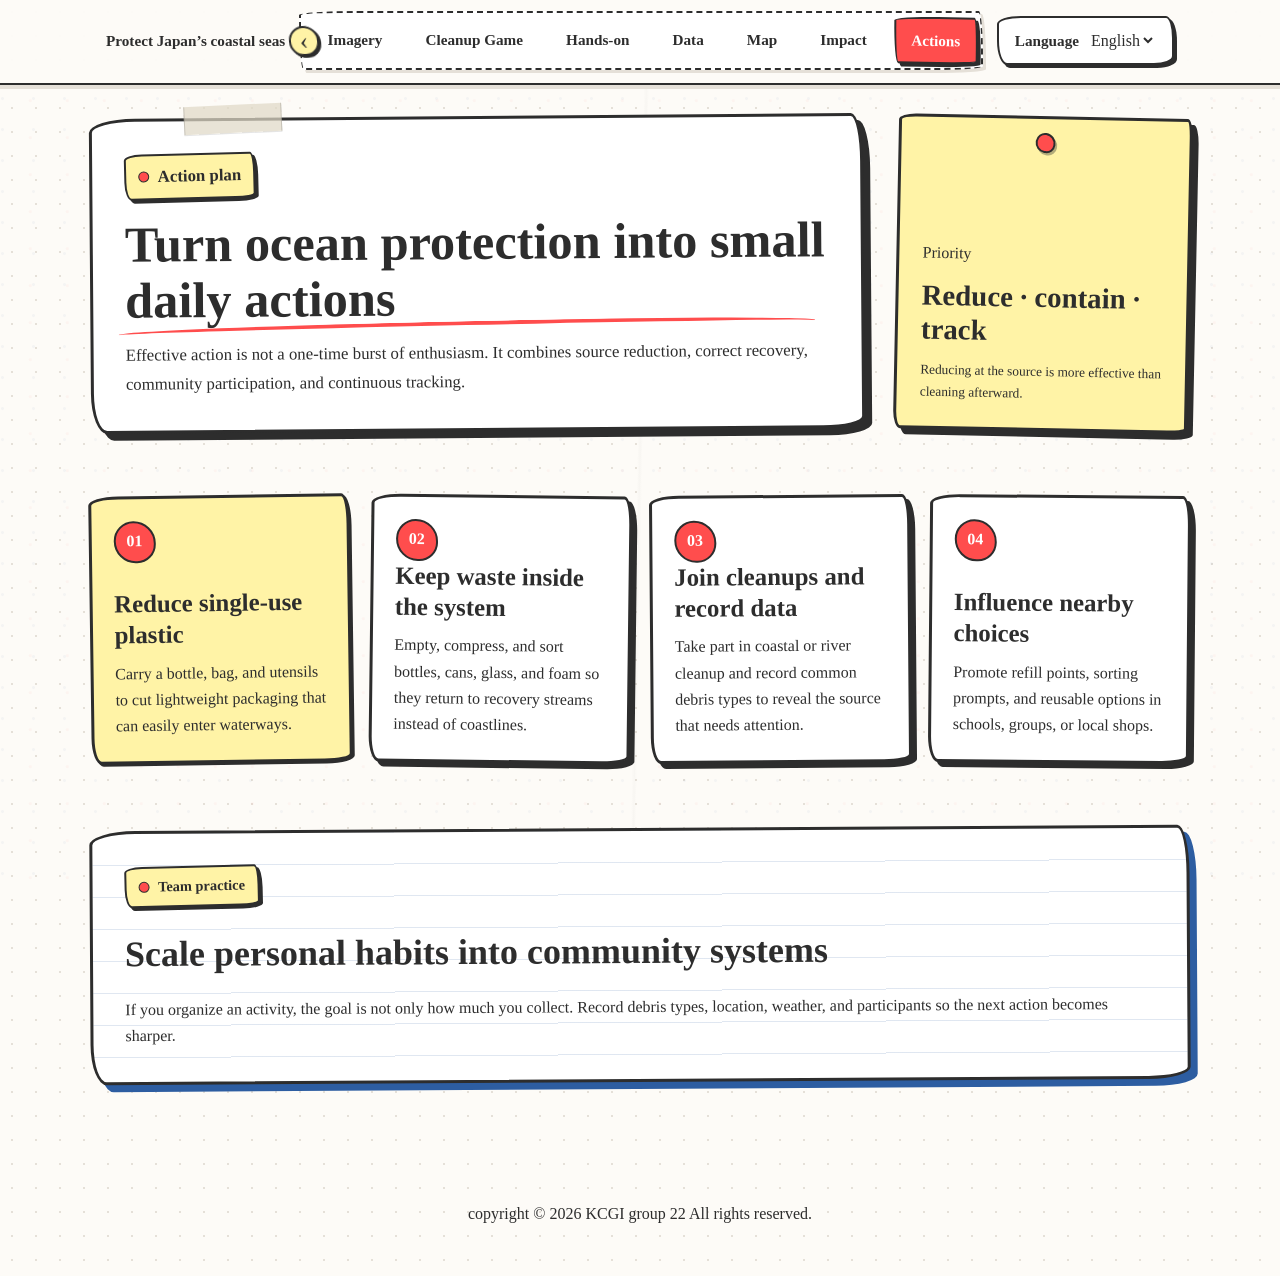
==== commit fd05cb19: "feat: 统一全站手绘风格并优化游戏与导航交互 - 将全站重构为统一的手绘笔记风格，优化数据、地图、行动等页面布局 - 重构影响页面，新增影响路径、生态范围和环境对照交互 - 清理游戏新增污染对象素" ====
--- a/pages/actions/index.html
+++ b/pages/actions/index.html
@@ -7,7 +7,7 @@
   <meta charset="UTF-8" />
   <meta name="viewport" content="width=device-width, initial-scale=1.0" />
   <title>行动建议 | Marine Debris Project</title>
-  <link rel="stylesheet" href="../../styles.css" />
+  <link rel="stylesheet" href="../../styles.css?v=20260717-7" />
 </head>
 <body data-page="actions">
   <main>
@@ -58,8 +58,8 @@
     </section>
   </main>
 
-  <script src="../../layout.js"></script>
-  <script src="../../shared.js"></script>
-  <script src="actions.js"></script>
+  <script src="../../layout.js?v=20260717-7"></script>
+  <script src="../../shared.js?v=20260717-7"></script>
+  <script src="actions.js?v=20260717-7"></script>
 </body>
 </html>
--- a/styles.css
+++ b/styles.css
@@ -119,9 +119,15 @@
   white-space: nowrap; /* 防止换行 / Prevent wrapping */
 }
 
+.tab-scroll-shell {
+  position: relative;
+  flex: 1;
+  min-width: 0;
+}
+
 .top-tab-nav {
   position: relative;
-  flex: 1;
+  width: 100%;
   overflow-x: auto; /* 水平滚动 / Horizontal scroll */
   flex-wrap: nowrap;
   padding: 0.24rem;
@@ -163,6 +169,50 @@
 
 .top-tab-nav .tab-btn {
   white-space: nowrap; /* 保持单行 / Keep single line */
+}
+
+.tab-scroll-cue {
+  position: absolute;
+  z-index: 4;
+  top: 50%;
+  width: 30px;
+  height: 30px;
+  display: grid;
+  place-items: center;
+  border: 2px solid var(--sketch-ink, #2d2d2d);
+  border-radius: 48% 55% 45% 52%;
+  background: var(--sketch-yellow, #fff3a6);
+  box-shadow: 2px 2px 0 var(--sketch-ink, #2d2d2d);
+  color: var(--sketch-ink, #2d2d2d);
+  font-family: var(--sketch-heading, cursive);
+  font-size: 1.55rem;
+  line-height: 1;
+  opacity: 0;
+  pointer-events: none;
+  transition: opacity 0.16s ease, transform 0.16s ease;
+}
+
+.tab-scroll-cue-left {
+  left: -10px;
+  transform: translate(-4px, -50%) rotate(-4deg);
+}
+
+.tab-scroll-cue-right {
+  right: -10px;
+  transform: translate(4px, -50%) rotate(4deg);
+}
+
+.tab-scroll-shell.can-scroll-left .tab-scroll-cue-left,
+.tab-scroll-shell.can-scroll-right .tab-scroll-cue-right {
+  opacity: 1;
+}
+
+.tab-scroll-shell.can-scroll-left .tab-scroll-cue-left {
+  transform: translate(0, -50%) rotate(-4deg);
+}
+
+.tab-scroll-shell.can-scroll-right .tab-scroll-cue-right {
+  transform: translate(0, -50%) rotate(4deg);
 }
 
 header.hero {
@@ -562,127 +612,464 @@
   line-height: 1.25;
 }
 
+.game-redesign {
+  display: grid;
+  gap: 1rem;
+}
+
 .game-board {
   display: grid;
-  gap: 1.25rem;
+  gap: 1rem;
+  align-content: start;
+  min-width: 0;
+  padding: 1rem;
+  border: 1px solid rgba(11, 110, 153, 0.16);
+  border-radius: 24px;
+  background:
+    radial-gradient(circle at 14% 12%, rgba(125, 208, 255, 0.28), transparent 32%),
+    linear-gradient(180deg, #ffffff, #eef9ff);
+  box-shadow: 0 22px 52px rgba(12, 76, 114, 0.1);
 }
 
 .game-layout {
   display: grid;
+  grid-template-columns: minmax(0, 1fr) minmax(280px, 0.36fr);
   gap: 1rem;
+  align-items: stretch;
 }
 
 .game-instructions {
-  padding: 1rem 1.25rem;
-  border-radius: 16px;
-  background: #f4fbff;
-  border: 1px solid rgba(11, 110, 153, 0.16);
-}
-
-.sorting-panel {
-  padding: 1rem;
+  padding: 0.95rem 1.1rem;
   border-radius: 18px;
-  background: #f4fbff;
-  border: 1px solid rgba(11, 110, 153, 0.16);
-  display: grid;
-  gap: 0.9rem;
-}
-
-.current-label {
-  margin: 0;
-  color: var(--muted);
-  font-size: 0.9rem;
-}
-
-.debris-card {
-  padding: 1rem 1.1rem;
-  border-radius: 18px;
-  background: linear-gradient(180deg, #f7fbff 0%, #e8f3fb 100%);
-  border: 1px solid rgba(11, 110, 153, 0.12);
-  box-shadow: 0 14px 30px rgba(12, 76, 114, 0.08);
-  min-height: 70px;
+  background: rgba(255, 255, 255, 0.78);
+  border: 1px solid rgba(11, 110, 153, 0.14);
+  color: var(--accent-strong);
+  font-weight: 700;
+  line-height: 1.55;
+}
+
+.diagnosis-sea {
+  position: relative;
+  min-height: clamp(390px, 48vw, 560px);
+  overflow: hidden;
+  border-radius: 22px;
+  border: 1px solid rgba(255, 255, 255, 0.32);
+  background:
+    radial-gradient(circle at 22% 18%, rgba(255, 255, 255, 0.48), transparent 14%),
+    radial-gradient(circle at 78% 24%, rgba(159, 227, 255, 0.48), transparent 16%),
+    linear-gradient(150deg, #71d4ff 0%, #14a3d1 48%, #08749f 100%);
+  box-shadow: inset 0 -44px 80px rgba(5, 62, 94, 0.28);
+  transition: filter 0.32s ease, background 0.32s ease;
+  animation: seaDrift 11s ease-in-out infinite alternate;
+}
+
+.diagnosis-sea::before,
+.diagnosis-sea::after {
+  content: '';
+  position: absolute;
+  left: -8%;
+  right: -8%;
+  height: 120px;
+  background: repeating-linear-gradient(
+    90deg,
+    rgba(255, 255, 255, 0.2) 0 18px,
+    rgba(255, 255, 255, 0.04) 18px 42px
+  );
+  border-radius: 50%;
+  opacity: 0.42;
+  transform: rotate(-3deg);
+}
+
+.diagnosis-sea::before {
+  top: 15%;
+}
+
+.diagnosis-sea::after {
+  bottom: 11%;
+  transform: rotate(4deg);
+}
+
+.diagnosis-sea.is-restored {
+  background:
+    radial-gradient(circle at 22% 18%, rgba(255, 255, 255, 0.56), transparent 14%),
+    radial-gradient(circle at 80% 22%, rgba(184, 243, 255, 0.62), transparent 18%),
+    linear-gradient(150deg, #8de8ff 0%, #28bed8 48%, #0596b7 100%);
+}
+
+.diagnosis-sea[data-theme="hawaii"] {
+  background:
+    radial-gradient(circle at 18% 14%, rgba(255, 255, 255, 0.5), transparent 14%),
+    radial-gradient(circle at 72% 28%, rgba(142, 229, 255, 0.5), transparent 17%),
+    linear-gradient(150deg, #83e1ff 0%, #1bb4cf 48%, #08799c 100%);
+}
+
+.diagnosis-sea[data-theme="north-pacific"] {
+  background:
+    radial-gradient(circle at 22% 16%, rgba(255, 255, 255, 0.42), transparent 15%),
+    radial-gradient(circle at 76% 34%, rgba(173, 223, 255, 0.35), transparent 18%),
+    linear-gradient(150deg, #5fb8dc 0%, #167dae 48%, #075c88 100%);
+}
+
+.diagnosis-sea[data-theme="mediterranean"] {
+  background:
+    radial-gradient(circle at 22% 18%, rgba(255, 255, 255, 0.48), transparent 14%),
+    radial-gradient(circle at 80% 18%, rgba(143, 244, 219, 0.45), transparent 18%),
+    linear-gradient(150deg, #78e4e8 0%, #12a8bc 48%, #087fa4 100%);
+}
+
+.diagnosis-sea[data-theme="australia"] {
+  background:
+    radial-gradient(circle at 22% 18%, rgba(255, 255, 255, 0.52), transparent 14%),
+    radial-gradient(circle at 78% 22%, rgba(255, 180, 172, 0.28), transparent 17%),
+    linear-gradient(150deg, #8ee5f1 0%, #18b5c7 48%, #087f9e 100%);
+}
+
+.sea-glow {
+  position: absolute;
+  inset: 14% 16%;
+  border-radius: 50%;
+  background: radial-gradient(circle, rgba(255, 255, 255, 0.32), transparent 64%);
+  filter: blur(6px) brightness(0.62);
+  transition: filter 0.65s ease;
+  animation: seaGlow 7s ease-in-out infinite alternate;
+}
+
+.sea-shade {
+  position: absolute;
+  z-index: 1;
+  inset: 0;
+  background:
+    linear-gradient(145deg, rgba(3, 31, 53, 0.46), rgba(4, 61, 84, 0.28)),
+    radial-gradient(circle at 50% 42%, transparent 0 22%, rgba(2, 29, 48, 0.22) 76%);
+  opacity: 1;
+  pointer-events: none;
+  transition: opacity 0.65s ease;
+}
+
+.diagnosis-sea.is-restored .sea-shade {
+  opacity: 0;
+}
+
+.diagnosis-sea.is-restored .sea-glow {
+  filter: blur(6px) brightness(1.35);
+}
+
+.diagnosis-animal {
+  position: absolute;
+  z-index: 2;
+  width: clamp(190px, 34vw, 330px);
+  left: 50%;
+  top: 52%;
+  transform: translate(-50%, -50%);
+  filter: drop-shadow(0 28px 34px rgba(4, 55, 82, 0.25));
+  transition: transform 0.32s ease, filter 0.32s ease;
+}
+
+.diagnosis-sea.is-restored .diagnosis-animal {
+  transform: translate(-50%, -53%) scale(1.04);
+  filter: drop-shadow(0 30px 38px rgba(4, 95, 118, 0.2));
+}
+
+.diagnosis-debris-layer {
+  position: absolute;
+  z-index: 3;
+  inset: 0;
+  pointer-events: none;
+}
+
+.diagnosis-trash {
+  --bubble-delay: 0s;
+  position: absolute;
+  z-index: 3;
   display: grid;
   place-items: center;
-  font-weight: 700;
-}
-
-.choice-buttons {
-  display: grid;
-  gap: 0.75rem;
-  grid-template-columns: repeat(2, minmax(0, 1fr));
-}
-
-.choice-button {
-  border: none;
-  border-radius: 14px;
-  padding: 0.85rem 0.9rem;
-  background: linear-gradient(135deg, var(--accent), #0e85b8);
+  width: clamp(68px, 9vw, 104px);
+  aspect-ratio: 1;
+  padding: 0;
+  border: 1px solid rgba(255, 255, 255, 0.38);
+  border-radius: 50%;
+  background: rgba(255, 255, 255, 0.22);
+  box-shadow: 0 18px 34px rgba(4, 57, 86, 0.22);
+  cursor: pointer;
+  pointer-events: auto;
+  transition: transform 0.24s ease, opacity 0.24s ease, box-shadow 0.24s ease;
+  animation: debrisBubbleFloat 4.2s ease-in-out infinite;
+  will-change: translate;
+}
+
+.diagnosis-trash:nth-child(2) {
+  --bubble-delay: -0.65s;
+  animation-delay: -1.1s;
+  animation-duration: 4.8s;
+}
+
+.diagnosis-trash:nth-child(3) {
+  --bubble-delay: -1.3s;
+  animation-delay: -2.4s;
+  animation-duration: 3.9s;
+}
+
+.diagnosis-trash:nth-child(4) {
+  --bubble-delay: -1.95s;
+  animation-delay: -0.6s;
+  animation-duration: 5.1s;
+}
+
+.diagnosis-trash::before,
+.diagnosis-trash::after {
+  content: '';
+  position: absolute;
+  z-index: -1;
+  bottom: 58%;
+  border: 1px solid rgba(255, 255, 255, 0.72);
+  border-radius: 50%;
+  background: rgba(196, 239, 255, 0.2);
+  box-shadow: inset 2px 2px 4px rgba(255, 255, 255, 0.34);
+  opacity: 0;
+  pointer-events: none;
+  animation: debrisBubbleRise 2.8s ease-out infinite;
+  animation-delay: var(--bubble-delay);
+}
+
+.diagnosis-trash::before {
+  right: 7%;
+  width: 12px;
+  aspect-ratio: 1;
+}
+
+.diagnosis-trash::after {
+  left: 8%;
+  width: 7px;
+  aspect-ratio: 1;
+  animation-delay: calc(var(--bubble-delay) - 1.35s);
+}
+
+.diagnosis-trash:hover {
+  transform: translateY(-6px) scale(1.05);
+  box-shadow: 0 22px 42px rgba(4, 57, 86, 0.28);
+}
+
+.diagnosis-trash:focus-visible {
+  outline: 3px solid rgba(255, 255, 255, 0.8);
+  outline-offset: 4px;
+}
+
+.diagnosis-trash img {
+  max-width: 100%;
+  max-height: 100%;
+  object-fit: contain;
+  pointer-events: none;
+  filter: drop-shadow(0 12px 18px rgba(5, 62, 94, 0.22));
+}
+
+.diagnosis-trash.is-cleaned {
+  opacity: 0;
+  pointer-events: none;
+  transform: translateY(-18px) scale(0.7);
+  animation-play-state: paused;
+}
+
+.diagnosis-trash.trash-top-left {
+  left: 7%;
+  top: 8%;
+}
+
+.diagnosis-trash.trash-mid-right {
+  right: 4%;
+  top: 42%;
+}
+
+.diagnosis-trash.trash-mid-left {
+  left: 4%;
+  top: 42%;
+}
+
+.diagnosis-trash.trash-bottom-left {
+  left: 12%;
+  bottom: 5%;
+  width: clamp(86px, 13vw, 138px);
+}
+
+.diagnosis-trash.trash-top-right {
+  right: 7%;
+  top: 8%;
+}
+
+.diagnosis-trash.trash-bottom-right {
+  right: 12%;
+  bottom: 5%;
+  width: clamp(86px, 13vw, 138px);
+}
+
+.diagnosis-trash.trash-bottom-center {
+  left: 38%;
+  bottom: 12%;
+  width: clamp(86px, 13vw, 138px);
+}
+
+.diagnosis-trash[data-debris="net"],
+.diagnosis-trash[data-debris="coral-debris"] {
+  width: clamp(86px, 12vw, 132px);
+}
+
+.restart-button {
+  border: 1px solid rgba(11, 110, 153, 0.22);
+  background: linear-gradient(135deg, var(--accent), #0d93bd);
   color: #fff;
-  font-weight: 700;
+  border-radius: 999px;
+  padding: 0.78rem 1rem;
+  font-weight: 800;
   cursor: pointer;
-}
-
-.choice-button[data-target="trash"] {
-  background: linear-gradient(135deg, #d64f4f, #ef7a48);
-}
-
-.choice-button:disabled {
-  opacity: 0.5;
-  cursor: not-allowed;
-}
-
-.restart-button {
-  border: 1px solid rgba(11, 110, 153, 0.26);
-  background: #fff;
+  box-shadow: 0 14px 28px rgba(11, 110, 153, 0.18);
+  transition: transform 0.22s ease, box-shadow 0.22s ease;
+}
+
+.restart-button:hover {
+  transform: translateY(-2px);
+  box-shadow: 0 18px 34px rgba(11, 110, 153, 0.24);
+}
+
+.level-actions {
+  display: grid;
+  grid-template-columns: minmax(0, 0.8fr) minmax(0, 1.2fr);
+  gap: 0.55rem;
+  align-self: center;
+}
+
+.ghost-button {
+  border: 1px solid rgba(11, 110, 153, 0.18);
+  background: rgba(255, 255, 255, 0.72);
   color: var(--accent-strong);
   border-radius: 999px;
-  padding: 0.65rem 0.9rem;
-  font-weight: 700;
+  padding: 0.72rem 0.8rem;
+  font-weight: 800;
   cursor: pointer;
 }
 
+.ghost-button:disabled {
+  opacity: 0.45;
+  cursor: not-allowed;
+}
+
+.restart-button:disabled {
+  opacity: 0.48;
+  cursor: not-allowed;
+  transform: none;
+  box-shadow: none;
+}
+
 .game-dashboard {
-  border-radius: 20px;
+  border-radius: 24px;
   border: 1px solid rgba(11, 110, 153, 0.16);
-  background: #f6fbff;
-  padding: 1rem;
-  display: grid;
-  gap: 0.9rem;
+  background:
+    radial-gradient(circle at 92% 8%, rgba(125, 208, 255, 0.3), transparent 28%),
+    linear-gradient(180deg, #ffffff, #eef9ff);
+  padding: 1.1rem;
+  display: grid;
+  gap: 0.95rem;
+  box-shadow: 0 22px 52px rgba(12, 76, 114, 0.1);
+}
+
+.dashboard-kicker {
+  margin: 0;
+  color: var(--accent-strong);
+  font-size: 0.78rem;
+  font-weight: 800;
+  letter-spacing: 0;
+  text-transform: uppercase;
 }
 
 .game-dashboard h3 {
   margin: 0;
+  color: var(--text);
+  font-size: 1.35rem;
+  line-height: 1.2;
+}
+
+.game-round-status {
+  display: flex;
+  align-items: center;
+  justify-content: space-between;
+  gap: 0.8rem;
+  padding: 0.72rem 0.82rem;
+  border: 1px solid rgba(11, 110, 153, 0.13);
+  border-radius: 16px;
+  background: rgba(255, 255, 255, 0.74);
+}
+
+.game-round-status strong {
   color: var(--accent-strong);
-}
-
-.game-metrics {
-  display: grid;
-  grid-template-columns: repeat(2, minmax(0, 1fr));
-  gap: 0.75rem;
-}
-
-.game-metrics p {
+  font-size: 0.92rem;
+}
+
+.game-round-status span {
+  color: var(--muted);
+  font-size: 0.78rem;
+  text-align: right;
+}
+
+.patient-card {
+  display: grid;
+  gap: 0.7rem;
+}
+
+.patient-card p {
   margin: 0;
-  border-radius: 14px;
-  background: #fff;
+  border-radius: 16px;
+  background: rgba(255, 255, 255, 0.78);
   border: 1px solid rgba(11, 110, 153, 0.12);
-  padding: 0.65rem 0.75rem;
+  padding: 0.7rem 0.8rem;
   display: flex;
   justify-content: space-between;
+  gap: 1rem;
+  color: var(--muted);
+}
+
+.patient-card strong {
+  color: var(--accent-strong);
+  text-align: right;
+}
+
+.health-ring {
+  --health: 20%;
+  width: min(190px, 66vw);
+  aspect-ratio: 1;
+  margin: 0.2rem auto;
+  border-radius: 50%;
+  background:
+    radial-gradient(circle, #ffffff 0 58%, transparent 59%),
+    conic-gradient(var(--accent) var(--health), rgba(11, 110, 153, 0.12) 0);
+  display: flex;
+  flex-direction: column;
   align-items: center;
+  justify-content: center;
+  gap: 0.35rem;
+  box-shadow: inset 0 0 0 1px rgba(11, 110, 153, 0.1), 0 18px 34px rgba(12, 76, 114, 0.1);
+}
+
+.health-ring-value {
+  color: var(--accent-strong);
+  font-size: 2.4rem;
+  font-weight: 900;
+  line-height: 1;
+}
+
+.health-ring span {
+  color: var(--muted);
+  font-size: 0.85rem;
+}
+
+.game-progress p {
+  margin: 0.55rem 0 0;
+  color: var(--muted);
   font-size: 0.92rem;
-  color: var(--muted);
-}
-
-.game-metrics strong {
-  font-size: 1.05rem;
-  color: var(--accent-strong);
-}
-
-.game-progress p {
-  margin: 0.5rem 0 0;
-  color: var(--muted);
-  font-size: 0.9rem;
+}
+
+.game-stage-footer {
+  display: grid;
+  gap: 0.9rem;
+  padding: 0.95rem 0.1rem 0.1rem;
+  border-top: 1px solid rgba(11, 110, 153, 0.14);
 }
 
 .game-steps {
@@ -690,8 +1077,64 @@
   padding-left: 1.2rem;
   color: var(--muted);
   display: grid;
-  gap: 0.4rem;
+  gap: 0.45rem;
   font-size: 0.92rem;
+  line-height: 1.5;
+}
+
+@keyframes seaDrift {
+  from {
+    background-position: 0% 0%, 100% 12%, center;
+  }
+  to {
+    background-position: 8% 4%, 92% 18%, center;
+  }
+}
+
+@keyframes seaGlow {
+  from {
+    transform: translate3d(-2%, 1%, 0) scale(0.98);
+    opacity: 0.86;
+  }
+  to {
+    transform: translate3d(3%, -2%, 0) scale(1.05);
+    opacity: 1;
+  }
+}
+
+@keyframes debrisBubbleFloat {
+  0%,
+  100% {
+    translate: 0 0;
+  }
+  34% {
+    translate: -2px -9px;
+  }
+  68% {
+    translate: 2px -4px;
+  }
+}
+
+@keyframes debrisBubbleRise {
+  0% {
+    opacity: 0;
+    transform: translate3d(0, 8px, 0) scale(0.45);
+  }
+  24% {
+    opacity: 0.78;
+  }
+  100% {
+    opacity: 0;
+    transform: translate3d(3px, -34px, 0) scale(1.16);
+  }
+}
+
+@media (prefers-reduced-motion: reduce) {
+  .diagnosis-trash,
+  .diagnosis-trash::before,
+  .diagnosis-trash::after {
+    animation: none;
+  }
 }
 
 .summary-page {
@@ -967,148 +1410,13 @@
   box-shadow: 0 20px 30px rgba(12, 76, 114, 0.1);
 }
 
-.impact-redesign {
+.actions-redesign {
   display: grid;
   gap: 1rem;
 }
 
-.impact-hero-panel {
-  display: grid;
-  grid-template-columns: minmax(0, 1fr) minmax(280px, 0.36fr);
-  gap: 1rem;
-  align-items: stretch;
-}
-
-.impact-hero-panel > div:first-child,
-.impact-score-card,
-.impact-path-card,
-.impact-insight-grid article {
-  border: 1px solid var(--line);
-  border-radius: 24px;
-  background: rgba(255, 255, 255, 0.84);
-  box-shadow: 0 18px 44px rgba(12, 76, 114, 0.08);
-}
-
-.impact-hero-panel > div:first-child {
-  padding: 1.35rem;
-  background:
-    linear-gradient(135deg, rgba(8, 48, 74, 0.88), rgba(11, 110, 153, 0.7)),
-    url('assets/generated/simulation-full.png');
-  background-size: cover;
-  background-position: center;
-  min-height: 280px;
-  display: flex;
-  flex-direction: column;
-  justify-content: flex-end;
-}
-
-.impact-hero-panel .section-kicker,
-.impact-hero-panel h2,
-.impact-hero-panel p {
-  color: #fff;
-}
-
-.impact-hero-panel h2 {
-  margin: 0.4rem 0 0.7rem;
-  font-size: clamp(1.8rem, 3.2vw, 3rem);
-  line-height: 1.08;
-}
-
-.impact-hero-panel p {
-  margin: 0;
-  max-width: 760px;
-  opacity: 0.92;
-}
-
-.impact-score-card {
-  padding: 1.2rem;
-  background: linear-gradient(180deg, #ffffff, #eef9ff);
-  display: flex;
-  flex-direction: column;
-  justify-content: space-between;
-  gap: 0.9rem;
-}
-
-.impact-score-card span,
-.impact-score-card small {
-  color: var(--muted);
-}
-
-.impact-score-card strong {
-  color: var(--accent-strong);
-  font-size: 1.6rem;
-  line-height: 1.16;
-}
-
-.impact-pathway {
-  display: grid;
-  grid-template-columns: repeat(3, minmax(0, 1fr));
-  gap: 1rem;
-}
-
-.impact-path-card {
-  cursor: pointer;
-  padding: 1.1rem;
-  min-height: 240px;
-  display: flex;
-  flex-direction: column;
-  justify-content: space-between;
-  transition: transform 0.24s ease, box-shadow 0.24s ease, border-color 0.24s ease, background 0.24s ease;
-}
-
-.impact-path-card span {
-  width: 42px;
-  height: 42px;
-  display: grid;
-  place-items: center;
-  border-radius: 14px;
-  background: #e8f4ff;
-  color: var(--accent-strong);
-  font-weight: 900;
-}
-
-.impact-path-card h3 {
-  margin: auto 0 0.6rem;
-  color: var(--accent-strong);
-  font-size: 1.25rem;
-  line-height: 1.25;
-}
-
-.impact-path-card p {
-  margin: 0;
-  color: var(--muted);
-}
-
-.impact-path-card:hover,
-.impact-path-card.selected,
-.impact-path-card.active {
-  transform: translateY(-4px);
-  border-color: rgba(11, 110, 153, 0.26);
-  box-shadow: 0 24px 44px rgba(12, 76, 114, 0.14);
-  background: linear-gradient(180deg, #ffffff, #eef9ff);
-}
-
-.impact-insight-grid {
-  display: grid;
-  grid-template-columns: repeat(3, minmax(0, 1fr));
-  gap: 1rem;
-}
-
-.impact-insight-grid article {
-  padding: 1rem;
-}
-
-.impact-insight-grid strong {
-  color: var(--accent-strong);
-  font-size: 1.15rem;
-}
-
-.impact-insight-grid p {
-  margin: 0.55rem 0 0;
-  color: var(--muted);
-}
-
-.actions-redesign {
+.cleanup-redesign,
+.empathy-redesign {
   display: grid;
   gap: 1rem;
 }
@@ -1710,13 +2018,192 @@
   gap: 1.25rem;
 }
 
+.map-redesign {
+  display: grid;
+  gap: 1rem;
+}
+
+.map-hero,
+.cleanup-hero,
+.empathy-hero,
+.game-hero {
+  display: grid;
+  grid-template-columns: minmax(0, 1fr) minmax(280px, 0.36fr);
+  gap: 1rem;
+  align-items: stretch;
+}
+
+.map-hero > div:first-child,
+.cleanup-hero > div:first-child,
+.empathy-hero > div:first-child,
+.game-hero > div:first-child,
+.map-hero-card,
+.cleanup-hero-card,
+.empathy-hero-card,
+.game-hero-card {
+  border: 1px solid rgba(255, 255, 255, 0.18);
+  border-radius: 24px;
+  box-shadow: 0 22px 52px rgba(12, 76, 114, 0.12);
+}
+
+.map-hero > div:first-child,
+.cleanup-hero > div:first-child,
+.empathy-hero > div:first-child,
+.game-hero > div:first-child {
+  min-height: 280px;
+  padding: 1.35rem;
+  background:
+    linear-gradient(135deg, rgba(8, 48, 74, 0.92), rgba(11, 110, 153, 0.74)),
+    url('assets/generated/hero-marine-debris.png');
+  background-size: cover;
+  background-position: center;
+  display: flex;
+  flex-direction: column;
+  justify-content: flex-end;
+}
+
+.cleanup-hero > div:first-child {
+  background:
+    linear-gradient(135deg, rgba(8, 48, 74, 0.9), rgba(11, 110, 153, 0.72)),
+    url('assets/generated/simulation-partial.png');
+  background-size: cover;
+  background-position: center;
+}
+
+.empathy-hero > div:first-child {
+  background:
+    linear-gradient(135deg, rgba(8, 48, 74, 0.88), rgba(11, 110, 153, 0.68)),
+    url('assets/generated/hero-marine-debris.png');
+  background-size: cover;
+  background-position: center;
+}
+
+.game-hero > div:first-child {
+  background:
+    linear-gradient(135deg, rgba(8, 48, 74, 0.9), rgba(11, 110, 153, 0.68)),
+    url('assets/game/diagnosis/turtle.png');
+  background-size: cover, min(52%, 360px);
+  background-position: center, 92% 50%;
+  background-repeat: no-repeat;
+}
+
+.map-hero .section-kicker,
+.map-hero h2,
+.map-hero p,
+.cleanup-hero .section-kicker,
+.cleanup-hero h2,
+.cleanup-hero p,
+.empathy-hero .section-kicker,
+.empathy-hero h2,
+.empathy-hero p,
+.game-hero .section-kicker,
+.game-hero h2,
+.game-hero p {
+  color: #fff;
+}
+
+.map-hero h2,
+.cleanup-hero h2,
+.empathy-hero h2,
+.game-hero h2 {
+  margin: 0.4rem 0 0.7rem;
+  font-size: clamp(1.8rem, 3.2vw, 3rem);
+  line-height: 1.08;
+}
+
+.map-hero p,
+.cleanup-hero p,
+.empathy-hero p,
+.game-hero p {
+  margin: 0;
+  max-width: 820px;
+  opacity: 0.92;
+}
+
+.map-hero-card,
+.cleanup-hero-card,
+.empathy-hero-card,
+.game-hero-card {
+  padding: 1.15rem;
+  background:
+    radial-gradient(circle at 88% 12%, rgba(125, 208, 255, 0.35), transparent 34%),
+    linear-gradient(180deg, #ffffff, #eef9ff);
+  border-color: var(--line);
+  display: flex;
+  flex-direction: column;
+  justify-content: space-between;
+  gap: 0.9rem;
+}
+
+.map-hero-card span,
+.map-hero-card small,
+.cleanup-hero-card span,
+.cleanup-hero-card small,
+.empathy-hero-card span,
+.empathy-hero-card small,
+.game-hero-card span,
+.game-hero-card small {
+  color: var(--muted);
+}
+
+.map-hero-card strong,
+.cleanup-hero-card strong,
+.empathy-hero-card strong,
+.game-hero-card strong {
+  color: var(--accent-strong);
+  font-size: 1.62rem;
+  line-height: 1.16;
+}
+
 .map-container {
   display: grid;
   gap: 1rem;
-  background: #f4fbff;
-  padding: 1.5rem;
+  background:
+    radial-gradient(circle at 8% 6%, rgba(125, 208, 255, 0.3), transparent 28%),
+    linear-gradient(180deg, #ffffff, #eef9ff);
+  padding: 1rem;
   border-radius: 24px;
   border: 1px solid rgba(11, 110, 153, 0.16);
+  box-shadow: 0 22px 52px rgba(12, 76, 114, 0.09);
+}
+
+.map-shell {
+  display: grid;
+  grid-template-columns: minmax(360px, 0.68fr) minmax(280px, 0.32fr);
+  gap: 1rem;
+  align-items: stretch;
+}
+
+.map-side-panel {
+  padding: 1.1rem;
+  border-radius: 20px;
+  background:
+    linear-gradient(180deg, rgba(255, 255, 255, 0.92), rgba(244, 251, 255, 0.86));
+  border: 1px solid rgba(11, 110, 153, 0.12);
+  display: flex;
+  flex-direction: column;
+  justify-content: space-between;
+  gap: 1rem;
+}
+
+.map-side-panel > span {
+  color: var(--accent);
+  font-size: 0.78rem;
+  font-weight: 900;
+  letter-spacing: 0.06em;
+  text-transform: uppercase;
+}
+
+.map-side-panel strong {
+  color: var(--accent-strong);
+  font-size: clamp(1.3rem, 2vw, 1.75rem);
+  line-height: 1.14;
+}
+
+.map-side-panel p {
+  margin: 0;
+  color: var(--muted);
+  line-height: 1.55;
 }
 
 .japan-map {
@@ -1766,19 +2253,68 @@
 .map-detail {
   padding: 1.25rem;
   border-radius: 24px;
-  background: #ffffff;
+  background:
+    radial-gradient(circle at 88% 12%, rgba(125, 208, 255, 0.22), transparent 32%),
+    #ffffff;
   border: 1px solid rgba(11, 110, 153, 0.16);
   box-shadow: 0 16px 32px rgba(12, 76, 114, 0.08);
+}
+
+.map-detail-kicker {
+  margin-bottom: 0.45rem;
+  color: var(--accent);
+  font-size: 0.78rem;
+  font-weight: 900;
+  letter-spacing: 0.06em;
+  text-transform: uppercase;
 }
 
 .map-detail h3 {
   margin: 0 0 0.75rem;
   color: var(--accent-strong);
+  font-size: clamp(1.35rem, 2.2vw, 1.9rem);
 }
 
 .map-detail p {
   margin: 0.5rem 0;
   color: var(--muted);
+  line-height: 1.58;
+}
+
+.map-detail a {
+  display: inline-flex;
+  width: fit-content;
+  margin-top: 0.8rem;
+  color: var(--accent-strong);
+  font-weight: 900;
+  text-decoration: none;
+}
+
+.map-detail-grid {
+  display: grid;
+  grid-template-columns: repeat(2, minmax(0, 1fr));
+  gap: 0.75rem;
+  margin: 1rem 0;
+}
+
+.map-detail-grid > div {
+  padding: 0.9rem;
+  border-radius: 18px;
+  background: #eef9ff;
+  border: 1px solid rgba(11, 110, 153, 0.1);
+}
+
+.map-detail-grid span {
+  display: block;
+  margin-bottom: 0.35rem;
+  color: var(--muted);
+  font-size: 0.78rem;
+  font-weight: 800;
+}
+
+.map-detail-grid strong {
+  color: var(--accent-strong);
+  line-height: 1.28;
 }
 
 .region-card {
@@ -1813,14 +2349,84 @@
   color: var(--muted);
 }
 
+.map-point-card {
+  display: grid;
+  gap: 0.72rem;
+}
+
+.map-point-head,
+.map-point-meta {
+  display: flex;
+  justify-content: space-between;
+  gap: 0.75rem;
+  align-items: center;
+}
+
+.map-point-head span,
+.map-point-meta small {
+  color: var(--accent);
+  font-size: 0.78rem;
+  font-weight: 900;
+}
+
+.map-point-head strong {
+  width: 42px;
+  height: 42px;
+  display: grid;
+  place-items: center;
+  border-radius: 14px;
+  background: #e8f4ff;
+  color: var(--accent-strong);
+}
+
+.map-point-meta span {
+  color: var(--text);
+  font-size: 0.88rem;
+  font-weight: 800;
+  line-height: 1.35;
+}
+
+.map-source-strip {
+  display: grid;
+  grid-template-columns: repeat(2, minmax(0, 1fr));
+  gap: 0.85rem;
+}
+
+.map-source-strip a {
+  padding: 1rem;
+  border-radius: 18px;
+  border: 1px solid rgba(11, 110, 153, 0.12);
+  background: rgba(255, 255, 255, 0.88);
+  color: inherit;
+  text-decoration: none;
+  display: grid;
+  gap: 0.35rem;
+  transition: transform 0.24s ease, box-shadow 0.24s ease;
+}
+
+.map-source-strip a:hover {
+  transform: translateY(-3px);
+  box-shadow: 0 18px 34px rgba(12, 76, 114, 0.1);
+}
+
+.map-source-strip span {
+  color: var(--accent);
+  font-size: 0.78rem;
+  font-weight: 900;
+}
+
+.map-source-strip strong {
+  color: var(--text);
+}
+
 .map-legend {
   display: flex;
   gap: 1rem;
   flex-wrap: wrap;
-  justify-content: center;
+  justify-content: flex-start;
   padding: 1rem;
-  background: rgba(255, 255, 255, 0.9);
-  border-radius: 12px;
+  background: rgba(255, 255, 255, 0.72);
+  border-radius: 16px;
   border: 1px solid rgba(11, 110, 153, 0.16);
 }
 
@@ -1873,6 +2479,18 @@
   background: linear-gradient(135deg, #f06f4f, #ffc069);
 }
 
+.legend-color.low {
+  background: #7dd0ff;
+}
+
+.legend-color.medium {
+  background: #00a38a;
+}
+
+.legend-color.high {
+  background: #f08a4b;
+}
+
 .region-cards {
   display: grid;
   gap: 1rem;
@@ -1886,6 +2504,8 @@
   margin: 0 auto;
   aspect-ratio: 4 / 5;
   overflow: hidden;
+  border-radius: 24px;
+  background: #dff3ff;
 }
 
 .japan-map-image {
@@ -1910,34 +2530,46 @@
 .debris-marker {
   position: absolute;
   border-radius: 50%;
-  border: 2px solid rgba(255, 255, 255, 0.8);
-  box-shadow: 0 2px 8px rgba(0, 0, 0, 0.3);
+  border: 2px solid rgba(255, 255, 255, 0.95);
+  background:
+    radial-gradient(circle at 32% 26%, rgba(255, 255, 255, 0.85), transparent 30%),
+    var(--marker-color);
+  color: #08304a;
+  box-shadow: 0 8px 18px rgba(8, 48, 74, 0.28);
   cursor: pointer;
   pointer-events: auto;
   transform: translate(-50%, -50%);
   transition: transform 0.2s ease, box-shadow 0.2s ease, width 0.2s ease, height 0.2s ease;
   animation: pulse 2s infinite;
+  display: grid;
+  place-items: center;
+  font-size: 0.72rem;
+  font-weight: 900;
 }
 
 .debris-marker:hover {
   transform: translate(-50%, -50%) scale(1.2);
-  box-shadow: 0 4px 12px rgba(0, 0, 0, 0.4);
+  box-shadow: 0 12px 26px rgba(8, 48, 74, 0.34);
 }
 
 .debris-marker.selected {
   transform: translate(-50%, -50%) scale(1.3);
-  box-shadow: 0 0 0 10px rgba(255, 255, 255, 0.55), 0 6px 18px rgba(0, 0, 0, 0.3);
+  box-shadow: 0 0 0 10px rgba(255, 255, 255, 0.55), 0 10px 28px rgba(8, 48, 74, 0.3);
+}
+
+.debris-marker span {
+  line-height: 1;
 }
 
 @keyframes pulse {
   0% {
-    box-shadow: 0 2px 8px rgba(0, 0, 0, 0.3);
+    box-shadow: 0 8px 18px rgba(8, 48, 74, 0.24);
   }
   50% {
-    box-shadow: 0 2px 12px rgba(0, 0, 0, 0.4);
+    box-shadow: 0 8px 24px rgba(8, 48, 74, 0.34);
   }
   100% {
-    box-shadow: 0 2px 8px rgba(0, 0, 0, 0.3);
+    box-shadow: 0 8px 18px rgba(8, 48, 74, 0.24);
   }
 }
 
@@ -1949,10 +2581,13 @@
 .map-container {
   display: grid;
   gap: 1rem;
-  background: #f4fbff;
-  padding: 1.5rem;
+  background:
+    radial-gradient(circle at 8% 6%, rgba(125, 208, 255, 0.3), transparent 28%),
+    linear-gradient(180deg, #ffffff, #eef9ff);
+  padding: 1rem;
   border-radius: 24px;
   border: 1px solid rgba(11, 110, 153, 0.16);
+  box-shadow: 0 22px 52px rgba(12, 76, 114, 0.09);
 }
 
 .japan-map {
@@ -2054,17 +2689,26 @@
 
 @media (min-width: 900px) {
   .game-layout {
-    grid-template-columns: 1.15fr 0.85fr;
-    align-items: start;
+    grid-template-columns: minmax(0, 1fr) minmax(300px, 0.38fr);
+    align-items: stretch;
   }
 
   .game-board {
     grid-template-columns: 1fr;
-    align-items: start;
+    align-items: stretch;
+    align-content: start;
+  }
+
+  .game-stage-footer {
+    grid-template-columns: minmax(0, 1fr) minmax(260px, 0.58fr);
+    align-items: center;
+  }
+
+  .game-stage-footer .level-actions {
+    grid-template-columns: 1fr;
   }
 
   .map-panel {
-    grid-template-columns: 1.1fr 0.9fr;
     align-items: start;
   }
 }
@@ -2078,6 +2722,11 @@
 @media (max-width: 980px) {
   .intro-redesign,
   .data-hero,
+  .map-hero,
+  .cleanup-hero,
+  .empathy-hero,
+  .game-hero,
+  .game-layout,
   .video-feature,
   .impact-hero-panel,
   .impact-pathway,
@@ -2102,6 +2751,10 @@
     grid-template-columns: 1fr;
   }
 
+  .map-shell {
+    grid-template-columns: 1fr;
+  }
+
   .marine-volume-board {
     min-height: auto;
   }
@@ -2128,10 +2781,13 @@
     text-align: center;
   }
 
-  .top-tab-nav {
+  .tab-scroll-shell {
     order: 3;
     width: 100%;
   }
+
+  .tab-scroll-cue-left { left: -4px; }
+  .tab-scroll-cue-right { right: -4px; }
 
   header.hero {
     padding: 2rem 1rem 2rem;
@@ -2188,13 +2844,41 @@
     grid-template-columns: 1fr;
   }
 
-  .debris-card {
-    padding: 0.8rem 0.9rem;
-    font-size: 0.9rem;
-    min-height: 44px; /* 触摸友好 */
-  }
-
-  .choice-buttons {
+  .diagnosis-sea {
+    min-height: 380px;
+  }
+
+  .diagnosis-trash.trash-top-left {
+    left: 10%;
+  }
+
+  .diagnosis-trash.trash-mid-right,
+  .diagnosis-trash.trash-top-right,
+  .diagnosis-trash.trash-bottom-right {
+    right: 10%;
+  }
+
+  .diagnosis-trash.trash-mid-left {
+    left: 7%;
+    top: 44%;
+  }
+
+  .diagnosis-trash.trash-bottom-left {
+    left: 8%;
+    bottom: 6%;
+  }
+
+  .diagnosis-trash.trash-bottom-right {
+    right: 8%;
+    bottom: 6%;
+  }
+
+  .diagnosis-trash.trash-bottom-center {
+    left: 36%;
+    bottom: 6%;
+  }
+
+  .level-actions {
     grid-template-columns: 1fr;
   }
 
@@ -2242,6 +2926,11 @@
   }
 
   .map-panel {
+    grid-template-columns: 1fr;
+  }
+
+  .map-detail-grid,
+  .map-source-strip {
     grid-template-columns: 1fr;
   }
 
@@ -2430,3 +3119,2986 @@
     grid-template-columns: 1fr;
   }
 }
+
+/* Impact page: hand-drawn sketchbook theme */
+body[data-page="impact"] {
+  --sketch-paper: #fdfbf7;
+  --sketch-ink: #2d2d2d;
+  --sketch-muted: #e5e0d8;
+  --sketch-red: #ff4d4d;
+  --sketch-blue: #2d5da1;
+  --sketch-yellow: #fff3a6;
+  --sketch-heading: "Kalam", "Klee", "KaiTi", "STKaiti", "Chalkboard SE", cursive;
+  --sketch-body: "Patrick Hand", "Chalkboard SE", "Klee", "KaiTi", "STKaiti", "Comic Sans MS", cursive;
+  background-color: var(--sketch-paper);
+  background-image: radial-gradient(var(--sketch-muted) 1.2px, transparent 1.2px);
+  background-size: 24px 24px;
+  color: var(--sketch-ink);
+  font-family: var(--sketch-body);
+}
+
+html[lang="zh"] body[data-page="impact"] {
+  --sketch-heading: "Hannotate SC", "Kaiti SC", "STKaiti", "KaiTi", cursive;
+  --sketch-body: "Kaiti SC", "STKaiti", "KaiTi", serif;
+}
+
+body[data-page="impact"] .top-nav {
+  border-bottom: 2px solid var(--sketch-ink);
+  background: rgba(253, 251, 247, 0.96);
+  box-shadow: 0 4px 0 var(--sketch-muted);
+  backdrop-filter: none;
+}
+
+body[data-page="impact"] .top-nav-inner {
+  max-width: 1100px;
+}
+
+body[data-page="impact"] .brand,
+body[data-page="impact"] .language-switcher label,
+body[data-page="impact"] .language-switcher select,
+body[data-page="impact"] .tab-btn {
+  color: var(--sketch-ink);
+  font-family: var(--sketch-body);
+  letter-spacing: 0;
+}
+
+body[data-page="impact"] .brand {
+  color: var(--sketch-blue);
+  font-size: 0.95rem;
+  text-transform: none;
+}
+
+body[data-page="impact"] .top-tab-nav {
+  border: 2px dashed var(--sketch-ink);
+  border-radius: 255px 18px 230px 20px / 18px 210px 16px 240px;
+  background: #fff;
+  box-shadow: 3px 3px 0 var(--sketch-muted);
+}
+
+body[data-page="impact"] .top-tab-nav::after {
+  display: none;
+}
+
+body[data-page="impact"] .tab-btn {
+  border-radius: 210px 18px 190px 22px / 18px 180px 16px 205px;
+  font-size: 0.95rem;
+}
+
+body[data-page="impact"] .tab-btn:hover {
+  border-color: var(--sketch-ink);
+  background: var(--sketch-yellow);
+  transform: rotate(-1deg);
+}
+
+body[data-page="impact"] .tab-btn.active {
+  border: 2px solid var(--sketch-ink);
+  background: var(--sketch-red);
+  color: #fff;
+  box-shadow: 3px 3px 0 var(--sketch-ink);
+  transform: rotate(1deg);
+}
+
+body[data-page="impact"] .language-switcher {
+  border: 2px solid var(--sketch-ink);
+  border-radius: 24px 8px 20px 10px / 8px 22px 9px 24px;
+  background: #fff;
+  box-shadow: 3px 3px 0 var(--sketch-ink);
+}
+
+body[data-page="impact"] footer {
+  color: var(--sketch-ink);
+  font-family: var(--sketch-body);
+}
+
+body[data-page="impact"] .impact-handdrawn {
+  max-width: 1100px;
+  display: grid;
+  grid-template-columns: minmax(0, 1fr);
+  gap: 7rem;
+  padding: 1.2rem 0 0;
+  border: 0;
+  border-radius: 0;
+  background: transparent;
+  box-shadow: none;
+  color: var(--sketch-ink);
+}
+
+.impact-handdrawn,
+.impact-handdrawn * {
+  letter-spacing: 0;
+}
+
+.impact-handdrawn > section {
+  min-width: 0;
+}
+
+.impact-handdrawn h2,
+.impact-handdrawn h3 {
+  color: var(--sketch-ink);
+  font-family: var(--sketch-heading);
+  font-weight: 700;
+}
+
+.impact-handdrawn p,
+.impact-handdrawn small,
+.impact-handdrawn a,
+.impact-handdrawn button,
+.impact-handdrawn span,
+.impact-handdrawn strong {
+  font-family: var(--sketch-body);
+}
+
+.impact-handdrawn .impact-modern-hero {
+  min-width: 0;
+  min-height: 0;
+  overflow: visible;
+  border-radius: 0;
+  color: var(--sketch-ink);
+  background: transparent;
+  box-shadow: none;
+}
+
+.impact-handdrawn .impact-modern-hero::after {
+  display: none;
+}
+
+.impact-handdrawn .impact-hero-inner {
+  position: relative;
+  z-index: 1;
+  min-width: 0;
+  min-height: 0;
+  padding: 3rem 0 2rem;
+  display: grid;
+  grid-template-columns: minmax(0, 0.9fr) minmax(420px, 1.1fr);
+  align-items: center;
+  gap: 4.5rem;
+}
+
+.impact-handdrawn .impact-hero-copy {
+  min-width: 0;
+  max-width: 560px;
+}
+
+.impact-handdrawn .impact-hero-copy h2 {
+  position: relative;
+  margin: 1.4rem 0 1.4rem;
+  max-width: 560px;
+  color: var(--sketch-ink);
+  font-size: 4rem;
+  line-height: 1.08;
+}
+
+.impact-handdrawn .impact-hero-copy h2::after {
+  content: "";
+  position: absolute;
+  right: 10%;
+  bottom: -0.45rem;
+  left: 5%;
+  height: 8px;
+  border-top: 4px solid var(--sketch-red);
+  border-radius: 52% 36% 48% 62%;
+  transform: rotate(-1.5deg);
+}
+
+.impact-handdrawn .impact-hero-copy > p:not(.impact-section-badge) {
+  max-width: 520px;
+  margin-bottom: 1.8rem;
+  color: var(--sketch-ink);
+  font-size: 1.18rem;
+  line-height: 1.7;
+}
+
+.impact-handdrawn .impact-section-badge {
+  width: fit-content;
+  display: inline-flex;
+  align-items: center;
+  gap: 0.5rem;
+  margin: 0;
+  padding: 0.45rem 0.8rem;
+  border: 2px solid var(--sketch-ink);
+  border-radius: 18px 6px 16px 8px / 6px 18px 7px 16px;
+  background: var(--sketch-yellow);
+  color: var(--sketch-ink);
+  box-shadow: 3px 3px 0 var(--sketch-ink);
+  font-size: 0.9rem;
+  text-transform: none;
+  backdrop-filter: none;
+  transform: rotate(-1deg);
+}
+
+.impact-handdrawn .impact-section-badge > span:first-child {
+  width: 9px;
+  height: 9px;
+  flex-basis: 9px;
+  border: 1px solid var(--sketch-ink);
+  background: var(--sketch-red);
+  box-shadow: none;
+  animation: sketchPulse 2.4s ease-in-out infinite;
+}
+
+.impact-handdrawn .impact-section-badge-light {
+  background: #fff;
+  color: var(--sketch-blue);
+}
+
+.impact-handdrawn .impact-section-badge-dark {
+  background: #fff;
+  color: var(--sketch-ink);
+}
+
+.impact-handdrawn .impact-primary-link,
+.impact-handdrawn .impact-next-step > a {
+  width: fit-content;
+  min-height: 50px;
+  display: inline-flex;
+  align-items: center;
+  justify-content: center;
+  gap: 0.8rem;
+  padding: 0.72rem 1.25rem;
+  border: 3px solid var(--sketch-ink);
+  border-radius: 255px 18px 225px 20px / 18px 210px 16px 245px;
+  background: #fff;
+  color: var(--sketch-ink);
+  box-shadow: 5px 5px 0 var(--sketch-ink);
+  font-size: 1.12rem;
+  transition: transform 0.12s ease, box-shadow 0.12s ease, color 0.12s ease, background 0.12s ease;
+}
+
+.impact-handdrawn .impact-primary-link:hover,
+.impact-handdrawn .impact-next-step > a:hover {
+  background: var(--sketch-red);
+  color: #fff;
+  box-shadow: 2px 2px 0 var(--sketch-ink);
+  transform: translate(3px, 3px) rotate(-1deg);
+}
+
+.impact-handdrawn .impact-primary-link:active,
+.impact-handdrawn .impact-next-step > a:active {
+  box-shadow: none;
+  transform: translate(5px, 5px);
+}
+
+.impact-handdrawn .impact-hero-visual {
+  position: relative;
+  min-width: 0;
+  min-height: 540px;
+}
+
+.impact-handdrawn .impact-hero-photo {
+  position: relative;
+  width: 100%;
+  margin: 0;
+  padding: 12px 12px 36px;
+  border: 3px solid var(--sketch-ink);
+  border-radius: 42px 12px 38px 14px / 14px 44px 12px 38px;
+  background: #fff;
+  box-shadow: 9px 9px 0 var(--sketch-ink);
+  transform: rotate(1.4deg);
+}
+
+.impact-handdrawn .impact-hero-photo img {
+  width: 100%;
+  aspect-ratio: 4 / 3;
+  display: block;
+  object-fit: cover;
+  border: 2px solid var(--sketch-ink);
+  border-radius: 25px 8px 24px 10px / 8px 26px 9px 23px;
+}
+
+.impact-handdrawn .impact-tape,
+.impact-handdrawn .impact-lens-visual::after,
+.impact-handdrawn .impact-path-detail::before {
+  position: absolute;
+  z-index: 4;
+  width: 112px;
+  height: 30px;
+  border: 0;
+  background: rgba(198, 193, 181, 0.72);
+  box-shadow: none;
+  content: "";
+  transform: rotate(-3deg);
+}
+
+.impact-handdrawn .impact-tape {
+  top: -17px;
+  left: 50%;
+  transform: translateX(-50%) rotate(-3deg);
+}
+
+.impact-handdrawn .impact-photo-mark {
+  position: absolute;
+  top: 28px;
+  right: -22px;
+  width: 54px;
+  height: 54px;
+  display: grid;
+  place-items: center;
+  border: 3px solid var(--sketch-ink);
+  border-radius: 52% 45% 55% 46%;
+  background: var(--sketch-red);
+  color: #fff;
+  box-shadow: 4px 4px 0 var(--sketch-ink);
+  font-family: var(--sketch-heading);
+  font-size: 2rem;
+  font-weight: 700;
+  transform: rotate(9deg);
+}
+
+.impact-handdrawn .impact-score-card {
+  position: absolute;
+  z-index: 3;
+  right: -18px;
+  bottom: -8px;
+  width: min(82%, 390px);
+  min-height: 190px;
+  padding: 1.35rem;
+  display: flex;
+  flex-direction: column;
+  justify-content: flex-end;
+  gap: 0.65rem;
+  border: 3px solid var(--sketch-ink);
+  border-radius: 18px 5px 20px 7px / 6px 20px 5px 18px;
+  background: var(--sketch-yellow);
+  box-shadow: 7px 7px 0 var(--sketch-ink);
+  color: var(--sketch-ink);
+  backdrop-filter: none;
+  animation: sketchBob 4s ease-in-out infinite;
+  transform: rotate(-2deg);
+}
+
+.impact-handdrawn .impact-live-label,
+.impact-handdrawn .impact-score-card > small {
+  color: var(--sketch-ink);
+}
+
+.impact-handdrawn .impact-live-label {
+  display: flex;
+  align-items: center;
+  gap: 0.5rem;
+  font-size: 0.9rem;
+  text-transform: none;
+}
+
+.impact-handdrawn .impact-live-label i {
+  width: 10px;
+  height: 10px;
+  border: 1px solid var(--sketch-ink);
+  background: var(--sketch-red);
+  box-shadow: none;
+}
+
+.impact-handdrawn .impact-score-card > strong {
+  color: var(--sketch-ink);
+  font-family: var(--sketch-heading);
+  font-size: 1.75rem;
+  line-height: 1.25;
+}
+
+.impact-handdrawn .impact-score-card > small {
+  font-size: 0.98rem;
+}
+
+.impact-handdrawn .impact-signal-meter {
+  height: 5px;
+  margin-top: 0.3rem;
+  overflow: hidden;
+  border: 1px solid var(--sketch-ink);
+  background: #fff;
+  transform: rotate(0.5deg);
+}
+
+.impact-handdrawn .impact-signal-meter span {
+  width: 76%;
+  height: 100%;
+  display: block;
+  background: var(--sketch-red);
+}
+
+.impact-handdrawn .impact-hero-doodle {
+  position: absolute;
+  right: 48%;
+  bottom: 14%;
+  color: var(--sketch-blue);
+  font-family: var(--sketch-heading);
+  font-size: 2.2rem;
+  font-weight: 700;
+  transform: rotate(-12deg);
+}
+
+.impact-handdrawn .impact-story,
+.impact-handdrawn .impact-lens {
+  display: grid;
+  grid-template-columns: minmax(0, 1fr);
+  gap: 2.8rem;
+}
+
+.impact-handdrawn .impact-story {
+  scroll-margin-top: 140px;
+}
+
+.impact-handdrawn .impact-section-heading {
+  display: grid;
+  grid-template-columns: minmax(0, 1fr) minmax(280px, 0.55fr);
+  gap: 3.5rem;
+  align-items: end;
+}
+
+.impact-handdrawn .impact-section-heading h2,
+.impact-handdrawn .impact-system-heading h2,
+.impact-handdrawn .impact-next-step h2 {
+  margin-top: 1.2rem;
+  color: var(--sketch-ink);
+  font-size: 3.35rem;
+  line-height: 1.12;
+}
+
+.impact-handdrawn .impact-section-heading > p {
+  margin-bottom: 0;
+  color: var(--sketch-ink);
+  font-size: 1.08rem;
+  line-height: 1.7;
+  transform: rotate(0.6deg);
+}
+
+.impact-handdrawn .impact-path-layout {
+  display: grid;
+  grid-template-columns: minmax(330px, 0.84fr) minmax(0, 1.16fr);
+  gap: 2rem;
+  align-items: stretch;
+}
+
+.impact-handdrawn .impact-pathway {
+  display: grid;
+  gap: 1rem;
+}
+
+.impact-handdrawn .impact-path-card {
+  appearance: none;
+  width: 100%;
+  min-height: 138px;
+  display: grid;
+  grid-template-columns: 46px minmax(0, 1fr) 26px;
+  gap: 0.9rem;
+  align-items: center;
+  padding: 1.15rem;
+  border: 3px solid var(--sketch-ink);
+  border-radius: 30px 8px 28px 10px / 9px 30px 8px 26px;
+  background: #fff;
+  color: var(--sketch-ink);
+  text-align: left;
+  cursor: pointer;
+  box-shadow: 5px 5px 0 var(--sketch-ink);
+  transition: transform 0.12s ease, box-shadow 0.12s ease, background 0.12s ease;
+}
+
+.impact-handdrawn .impact-path-card:nth-child(1) {
+  transform: rotate(-0.8deg);
+}
+
+.impact-handdrawn .impact-path-card:nth-child(2) {
+  transform: rotate(0.7deg);
+}
+
+.impact-handdrawn .impact-path-card:nth-child(3) {
+  transform: rotate(-0.4deg);
+}
+
+.impact-handdrawn .impact-path-number {
+  width: 40px;
+  height: 40px;
+  align-self: center;
+  display: grid;
+  place-items: center;
+  border: 2px solid var(--sketch-ink);
+  border-radius: 48% 55% 46% 54%;
+  background: #fff;
+  color: var(--sketch-blue);
+  font-size: 0.94rem;
+}
+
+.impact-handdrawn .impact-path-copy strong {
+  color: var(--sketch-ink);
+  font-family: var(--sketch-heading);
+  font-size: 1.2rem;
+}
+
+.impact-handdrawn .impact-path-copy {
+  display: grid;
+  gap: 0.42rem;
+}
+
+.impact-handdrawn .impact-path-copy small {
+  color: var(--sketch-ink);
+  font-size: 0.92rem;
+  line-height: 1.55;
+}
+
+.impact-handdrawn .impact-path-arrow {
+  color: var(--sketch-blue);
+  font-size: 1.4rem;
+}
+
+.impact-handdrawn .impact-path-card:hover {
+  background: #fff8c8;
+  box-shadow: 2px 2px 0 var(--sketch-ink);
+  transform: translate(3px, 3px) rotate(1deg);
+}
+
+.impact-handdrawn .impact-path-card.active {
+  border-color: var(--sketch-ink);
+  background: var(--sketch-yellow);
+  box-shadow: 2px 2px 0 var(--sketch-ink);
+  transform: translate(3px, 3px) rotate(-1deg);
+}
+
+.impact-handdrawn .impact-path-card.active .impact-path-number {
+  background: var(--sketch-red);
+  color: #fff;
+}
+
+.impact-handdrawn .impact-path-card:focus-visible,
+.impact-handdrawn .impact-lens-toolbar button:focus-visible,
+.impact-handdrawn .impact-primary-link:focus-visible,
+.impact-handdrawn .impact-next-step > a:focus-visible {
+  outline: 3px dashed var(--sketch-blue);
+  outline-offset: 4px;
+}
+
+.impact-handdrawn .impact-path-detail {
+  position: relative;
+  min-height: 470px;
+  overflow: hidden;
+  padding: 2.5rem;
+  display: flex;
+  flex-direction: column;
+  justify-content: flex-end;
+  border: 3px solid var(--sketch-ink);
+  border-radius: 38px 10px 34px 12px / 12px 36px 10px 32px;
+  background-color: #fff;
+  background-image: repeating-linear-gradient(
+    to bottom,
+    transparent 0,
+    transparent 30px,
+    rgba(45, 93, 161, 0.18) 30px,
+    rgba(45, 93, 161, 0.18) 31px
+  );
+  box-shadow: 8px 8px 0 var(--sketch-blue);
+  color: var(--sketch-ink);
+  transform: rotate(0.5deg);
+}
+
+.impact-handdrawn .impact-path-detail::before {
+  inset: -13px auto auto 50%;
+  transform: translateX(-50%) rotate(2deg);
+}
+
+.impact-handdrawn .impact-detail-topline {
+  position: absolute;
+  inset: 2rem 2.5rem auto;
+  display: flex;
+  align-items: center;
+  justify-content: space-between;
+  gap: 1rem;
+}
+
+.impact-handdrawn .impact-detail-topline span {
+  color: var(--sketch-blue);
+  font-family: var(--sketch-heading);
+  font-size: 5rem;
+  font-weight: 700;
+}
+
+.impact-handdrawn .impact-detail-topline small {
+  padding: 0.3rem 0.6rem;
+  border: 2px dashed var(--sketch-blue);
+  color: var(--sketch-blue);
+  font-size: 0.9rem;
+  text-transform: none;
+  transform: rotate(1deg);
+}
+
+.impact-handdrawn .impact-path-detail h3 {
+  position: relative;
+  max-width: 620px;
+  margin: 0 0 1rem;
+  color: var(--sketch-ink);
+  font-size: 2.6rem;
+}
+
+.impact-handdrawn .impact-path-detail > p {
+  position: relative;
+  max-width: 640px;
+  margin-bottom: 1.7rem;
+  color: var(--sketch-ink);
+  font-size: 1.08rem;
+}
+
+.impact-handdrawn .impact-flow-note {
+  position: relative;
+  display: grid;
+  grid-template-columns: 100px minmax(0, 1fr);
+  gap: 1.2rem;
+  align-items: baseline;
+  padding-top: 1rem;
+  border-top: 2px dashed var(--sketch-blue);
+}
+
+.impact-handdrawn .impact-flow-note span {
+  color: var(--sketch-blue);
+  font-size: 0.9rem;
+  text-transform: none;
+}
+
+.impact-handdrawn .impact-flow-note strong {
+  color: var(--sketch-ink);
+  font-size: 1.02rem;
+}
+
+.impact-handdrawn .impact-system-band {
+  position: relative;
+  padding: 4rem;
+  overflow: visible;
+  border: 3px solid var(--sketch-ink);
+  border-radius: 46px 12px 42px 16px / 14px 48px 12px 40px;
+  background: var(--sketch-yellow);
+  box-shadow: 9px 9px 0 var(--sketch-ink);
+  color: var(--sketch-ink);
+  transform: rotate(-0.35deg);
+}
+
+.impact-handdrawn .impact-system-band::before,
+.impact-handdrawn .impact-system-band::after {
+  content: "";
+  position: absolute;
+  top: 20px;
+  width: 15px;
+  height: 15px;
+  border: 2px solid var(--sketch-ink);
+  border-radius: 50%;
+  background: var(--sketch-red);
+  box-shadow: 2px 2px 0 rgba(45, 45, 45, 0.25);
+}
+
+.impact-handdrawn .impact-system-band::before {
+  left: 28px;
+}
+
+.impact-handdrawn .impact-system-band::after {
+  right: 28px;
+}
+
+.impact-handdrawn .impact-system-heading {
+  max-width: 760px;
+  margin-bottom: 3rem;
+}
+
+.impact-handdrawn .impact-system-heading h2,
+.impact-handdrawn .impact-system-heading > p:last-child {
+  color: var(--sketch-ink);
+}
+
+.impact-handdrawn .impact-system-heading > p:last-child {
+  font-size: 1.08rem;
+}
+
+.impact-handdrawn .impact-insight-grid {
+  display: grid;
+  grid-template-columns: repeat(3, minmax(0, 1fr));
+  border-top: 3px dashed var(--sketch-ink);
+}
+
+.impact-handdrawn .impact-insight-grid article {
+  position: relative;
+  min-width: 0;
+  padding: 2rem 2rem 0 0;
+}
+
+.impact-handdrawn .impact-insight-grid article + article {
+  padding-left: 2rem;
+  border-left: 2px dashed var(--sketch-ink);
+}
+
+.impact-handdrawn .impact-insight-grid article > span {
+  color: var(--sketch-red);
+  font-size: 1rem;
+}
+
+.impact-handdrawn .impact-insight-grid strong {
+  color: var(--sketch-ink);
+  font-family: var(--sketch-heading);
+  font-size: 2.3rem;
+}
+
+.impact-handdrawn .impact-insight-grid p {
+  color: var(--sketch-ink);
+  font-size: 1rem;
+}
+
+.impact-handdrawn .impact-lens-toolbar {
+  width: fit-content;
+  display: inline-grid;
+  grid-template-columns: repeat(2, minmax(128px, auto));
+  gap: 7px;
+  padding: 6px;
+  border: 2px dashed var(--sketch-ink);
+  border-radius: 26px 8px 23px 10px / 8px 25px 9px 22px;
+  background: var(--sketch-muted);
+}
+
+.impact-handdrawn .impact-lens-toolbar button {
+  appearance: none;
+  min-height: 48px;
+  padding: 0.6rem 1rem;
+  border: 2px solid transparent;
+  border-radius: 20px 6px 18px 8px / 6px 19px 7px 20px;
+  color: var(--sketch-ink);
+  font: inherit;
+  font-size: 1.02rem;
+  cursor: pointer;
+}
+
+.impact-handdrawn .impact-lens-toolbar button:hover {
+  border-color: var(--sketch-ink);
+  background: #fff;
+  transform: rotate(1deg);
+}
+
+.impact-handdrawn .impact-lens-toolbar button.active {
+  border-color: var(--sketch-ink);
+  background: var(--sketch-blue);
+  color: #fff;
+  box-shadow: 3px 3px 0 var(--sketch-ink);
+  transform: rotate(-1deg);
+}
+
+.impact-handdrawn .impact-lens-visual {
+  position: relative;
+  width: 100%;
+  aspect-ratio: 16 / 7;
+  min-height: 500px;
+  margin: 0;
+  padding: 13px 13px 54px;
+  overflow: visible;
+  border: 4px solid var(--sketch-ink);
+  border-radius: 40px 12px 36px 15px / 13px 42px 11px 38px;
+  background: #fff;
+  box-shadow: 9px 9px 0 var(--sketch-ink);
+  transform: rotate(-0.55deg);
+}
+
+.impact-handdrawn .impact-lens-visual::after {
+  inset: -16px auto auto 50%;
+  transform: translateX(-50%) rotate(-2deg);
+  pointer-events: none;
+}
+
+.impact-handdrawn .impact-lens-visual img {
+  width: 100%;
+  height: 100%;
+  display: block;
+  object-fit: cover;
+  object-position: center;
+  border: 2px solid var(--sketch-ink);
+  border-radius: 24px 7px 22px 9px / 8px 23px 7px 21px;
+}
+
+.impact-handdrawn .impact-lens-visual figcaption {
+  position: absolute;
+  z-index: 5;
+  right: auto;
+  bottom: -24px;
+  left: 7%;
+  max-width: 610px;
+  padding: 0.9rem 1.1rem;
+  border: 2px solid var(--sketch-ink);
+  border-radius: 18px 5px 20px 7px / 6px 20px 5px 18px;
+  background: var(--sketch-yellow);
+  color: var(--sketch-ink);
+  box-shadow: 5px 5px 0 var(--sketch-ink);
+  font-size: 1.02rem;
+  line-height: 1.55;
+  transform: rotate(1deg);
+}
+
+.impact-handdrawn .impact-next-step {
+  display: grid;
+  grid-template-columns: minmax(0, 1fr) auto;
+  gap: 3rem;
+  align-items: center;
+  padding: 3.4rem;
+  overflow: visible;
+  border: 3px solid var(--sketch-ink);
+  border-radius: 46px 12px 40px 16px / 14px 44px 12px 42px;
+  background: var(--sketch-red);
+  box-shadow: 9px 9px 0 var(--sketch-ink);
+  color: #fff;
+  transform: rotate(0.35deg);
+}
+
+.impact-handdrawn .impact-next-step p,
+.impact-handdrawn .impact-next-step h2,
+.impact-handdrawn .impact-next-step div > span {
+  color: #fff;
+}
+
+.impact-handdrawn .impact-next-step p {
+  font-size: 0.92rem;
+  text-transform: none;
+}
+
+.impact-handdrawn .impact-next-step > a {
+  background: var(--sketch-yellow);
+}
+
+.impact-handdrawn .impact-next-step > a:hover {
+  background: var(--sketch-blue);
+}
+
+@keyframes sketchPulse {
+  0%, 100% { transform: scale(1); }
+  50% { transform: scale(1.35); }
+}
+
+@keyframes sketchBob {
+  0%, 100% { transform: rotate(-2deg) translateY(0); }
+  50% { transform: rotate(-1deg) translateY(-6px); }
+}
+
+@media (max-width: 1100px) {
+  .impact-handdrawn .impact-hero-inner {
+    grid-template-columns: minmax(0, 0.86fr) minmax(390px, 1.14fr);
+    gap: 3rem;
+  }
+
+  .impact-handdrawn .impact-hero-copy h2 {
+    font-size: 3.45rem;
+  }
+
+  .impact-handdrawn .impact-section-heading h2,
+  .impact-handdrawn .impact-system-heading h2,
+  .impact-handdrawn .impact-next-step h2 {
+    font-size: 2.8rem;
+  }
+}
+
+@media (max-width: 980px) {
+  body[data-page="impact"] .impact-handdrawn {
+    gap: 6rem;
+  }
+
+  .impact-handdrawn .impact-hero-inner,
+  .impact-handdrawn .impact-section-heading,
+  .impact-handdrawn .impact-path-layout,
+  .impact-handdrawn .impact-next-step {
+    grid-template-columns: 1fr;
+  }
+
+  .impact-handdrawn .impact-modern-hero,
+  .impact-handdrawn .impact-hero-inner {
+    min-height: 0;
+  }
+
+  .impact-handdrawn .impact-hero-copy {
+    width: 100%;
+    max-width: 680px;
+  }
+
+  .impact-handdrawn .impact-hero-visual {
+    width: min(92%, 680px);
+    max-width: 680px;
+    min-height: 570px;
+    margin: 1rem auto 0;
+  }
+
+  .impact-handdrawn .impact-hero-doodle {
+    display: none;
+  }
+
+  .impact-handdrawn .impact-section-heading {
+    gap: 1.5rem;
+  }
+
+  .impact-handdrawn .impact-path-detail {
+    min-height: 430px;
+  }
+
+  .impact-handdrawn .impact-system-band {
+    padding: 3rem;
+  }
+
+  .impact-handdrawn .impact-insight-grid {
+    grid-template-columns: repeat(3, minmax(0, 1fr));
+  }
+}
+
+@media (max-width: 768px) {
+  body[data-page="impact"] main {
+    padding-right: 1rem;
+    padding-left: 1rem;
+  }
+
+  body[data-page="impact"] .impact-handdrawn {
+    gap: 5rem;
+    padding-top: 0.5rem;
+  }
+
+  .impact-handdrawn .impact-hero-inner {
+    width: 100%;
+    max-width: 100%;
+    padding: 2rem 0 1rem;
+    gap: 2rem;
+  }
+
+  .impact-handdrawn .impact-hero-copy h2 {
+    max-width: 100%;
+    font-size: 2.65rem;
+  }
+
+  .impact-handdrawn .impact-hero-copy > p:not(.impact-section-badge) {
+    font-size: 1.02rem;
+  }
+
+  .impact-handdrawn .impact-primary-link,
+  .impact-handdrawn .impact-next-step > a {
+    width: 100%;
+    max-width: 100%;
+  }
+
+  .impact-handdrawn .impact-hero-visual {
+    width: 100%;
+    max-width: 100%;
+    min-height: 480px;
+    margin-right: 0;
+  }
+
+  .impact-handdrawn .impact-hero-photo {
+    width: calc(100% - 10px);
+    max-width: calc(100% - 10px);
+    margin-left: 2px;
+    padding: 9px 9px 28px;
+    box-shadow: 6px 6px 0 var(--sketch-ink);
+  }
+
+  .impact-handdrawn .impact-photo-mark {
+    right: -10px;
+    width: 46px;
+    height: 46px;
+  }
+
+  .impact-handdrawn .impact-score-card {
+    right: 5px;
+    bottom: 0;
+    width: calc(100% - 26px);
+    max-width: calc(100% - 26px);
+    min-height: 175px;
+    padding: 1.1rem;
+    box-shadow: 5px 5px 0 var(--sketch-ink);
+  }
+
+  .impact-handdrawn .impact-score-card > strong {
+    font-size: 1.45rem;
+  }
+
+  .impact-handdrawn .impact-section-heading h2,
+  .impact-handdrawn .impact-system-heading h2,
+  .impact-handdrawn .impact-next-step h2 {
+    font-size: 2.35rem;
+  }
+
+  .impact-handdrawn .impact-path-card {
+    min-height: 142px;
+    grid-template-columns: 40px minmax(0, 1fr) 20px;
+    gap: 0.65rem;
+    padding: 1rem;
+  }
+
+  .impact-handdrawn .impact-path-copy small {
+    font-size: 0.86rem;
+  }
+
+  .impact-handdrawn .impact-path-detail {
+    min-height: 450px;
+    padding: 1.5rem;
+  }
+
+  .impact-handdrawn .impact-detail-topline {
+    inset: 1.5rem 1.5rem auto;
+  }
+
+  .impact-handdrawn .impact-detail-topline span {
+    font-size: 3.8rem;
+  }
+
+  .impact-handdrawn .impact-path-detail h3 {
+    font-size: 2.05rem;
+  }
+
+  .impact-handdrawn .impact-flow-note {
+    grid-template-columns: 1fr;
+  }
+
+  .impact-handdrawn .impact-system-band {
+    padding: 2.2rem 1.4rem;
+    box-shadow: 6px 6px 0 var(--sketch-ink);
+  }
+
+  .impact-handdrawn .impact-insight-grid {
+    grid-template-columns: 1fr;
+  }
+
+  .impact-handdrawn .impact-insight-grid article {
+    padding: 1.5rem 0;
+  }
+
+  .impact-handdrawn .impact-insight-grid article + article {
+    padding-left: 0;
+    border-top: 2px dashed var(--sketch-ink);
+    border-left: 0;
+  }
+
+  .impact-handdrawn .impact-insight-grid article > span {
+    margin-bottom: 0.7rem;
+  }
+
+  .impact-handdrawn .impact-lens-toolbar {
+    width: 100%;
+    grid-template-columns: repeat(2, minmax(0, 1fr));
+  }
+
+  .impact-handdrawn .impact-lens-visual {
+    min-height: 470px;
+    padding: 9px 9px 72px;
+    box-shadow: 6px 6px 0 var(--sketch-ink);
+  }
+
+  .impact-handdrawn .impact-lens-visual figcaption {
+    right: 1rem;
+    bottom: -22px;
+    left: 1rem;
+    font-size: 0.92rem;
+  }
+
+  .impact-handdrawn .impact-next-step {
+    padding: 2.3rem 1.5rem;
+    box-shadow: 6px 6px 0 var(--sketch-ink);
+  }
+}
+
+@media (prefers-reduced-motion: reduce) {
+  .impact-handdrawn .impact-section-badge > span:first-child,
+  .impact-handdrawn .impact-score-card {
+    animation: none;
+  }
+}
+
+/* Site-wide hand-drawn sketchbook theme */
+body:not([data-page="impact"]) {
+  --sketch-paper: #fdfbf7;
+  --sketch-ink: #2d2d2d;
+  --sketch-muted: #e5e0d8;
+  --sketch-red: #ff4d4d;
+  --sketch-blue: #2d5da1;
+  --sketch-yellow: #fff3a6;
+  --sketch-heading: "Kalam", "Hannotate SC", "Klee", "KaiTi", "STKaiti", "Chalkboard SE", cursive;
+  --sketch-body: "Patrick Hand", "Chalkboard SE", "Klee", "KaiTi", "STKaiti", "Comic Sans MS", cursive;
+  --sketch-radius-lg: 46px 12px 42px 16px / 14px 48px 12px 40px;
+  --sketch-radius-md: 30px 8px 28px 10px / 9px 30px 8px 26px;
+  --sketch-radius-sm: 18px 5px 20px 7px / 6px 20px 5px 18px;
+  background-color: var(--sketch-paper);
+  background-image: radial-gradient(var(--sketch-muted) 1.2px, transparent 1.2px);
+  background-size: 24px 24px;
+  color: var(--sketch-ink);
+  font-family: var(--sketch-body);
+}
+
+html[lang="zh"] body:not([data-page="impact"]) {
+  --sketch-heading: "Hannotate SC", "Kaiti SC", "STKaiti", "KaiTi", cursive;
+  --sketch-body: "Kaiti SC", "STKaiti", "KaiTi", serif;
+}
+
+body:not([data-page="impact"]),
+body:not([data-page="impact"]) * {
+  letter-spacing: 0;
+}
+
+body:not([data-page="impact"]) .top-nav {
+  border-bottom: 2px solid var(--sketch-ink);
+  background: rgba(253, 251, 247, 0.96);
+  box-shadow: 0 4px 0 var(--sketch-muted);
+  backdrop-filter: none;
+}
+
+body:not([data-page="impact"]) .top-nav-inner {
+  max-width: 1100px;
+}
+
+body:not([data-page="impact"]) :is(.brand, .language-switcher label, .language-switcher select, .tab-btn) {
+  color: var(--sketch-ink);
+  font-family: var(--sketch-body);
+}
+
+body:not([data-page="impact"]) .brand {
+  color: var(--sketch-blue);
+  font-size: 0.95rem;
+  text-transform: none;
+}
+
+body:not([data-page="impact"]) .top-tab-nav {
+  border: 2px dashed var(--sketch-ink);
+  border-radius: 255px 18px 230px 20px / 18px 210px 16px 240px;
+  background: #fff;
+  box-shadow: 3px 3px 0 var(--sketch-muted);
+}
+
+body:not([data-page="impact"]) .top-tab-nav::after {
+  display: none;
+}
+
+body:not([data-page="impact"]) .tab-btn {
+  border-radius: 210px 18px 190px 22px / 18px 180px 16px 205px;
+  font-size: 0.95rem;
+}
+
+body:not([data-page="impact"]) .tab-btn:hover {
+  border-color: var(--sketch-ink);
+  background: var(--sketch-yellow);
+  transform: rotate(-1deg);
+}
+
+body:not([data-page="impact"]) .tab-btn.active {
+  border: 2px solid var(--sketch-ink);
+  background: var(--sketch-red);
+  color: #fff;
+  box-shadow: 3px 3px 0 var(--sketch-ink);
+  transform: rotate(1deg);
+}
+
+body:not([data-page="impact"]) .language-switcher {
+  border: 2px solid var(--sketch-ink);
+  border-radius: 24px 8px 20px 10px / 8px 22px 9px 24px;
+  background: #fff;
+  box-shadow: 3px 3px 0 var(--sketch-ink);
+}
+
+body:not([data-page="impact"]) main {
+  padding-right: 1.5rem;
+  padding-left: 1.5rem;
+}
+
+body:not([data-page="impact"]) .section {
+  max-width: 1100px;
+  display: grid;
+  grid-template-columns: minmax(0, 1fr);
+  gap: 4rem;
+  padding: 1.2rem 0 0;
+  border: 0;
+  border-radius: 0;
+  background: transparent;
+  box-shadow: none;
+  color: var(--sketch-ink);
+}
+
+body:not([data-page="impact"]) :is(h1, h2, h3, h4) {
+  color: var(--sketch-ink);
+  font-family: var(--sketch-heading);
+  font-weight: 700;
+}
+
+body:not([data-page="impact"]) :is(p, small, span, strong, a, button, select) {
+  font-family: var(--sketch-body);
+}
+
+body:not([data-page="impact"]) .section-kicker,
+body[data-page="intro"] .eyebrow {
+  width: fit-content;
+  display: inline-flex;
+  align-items: center;
+  margin: 0;
+  padding: 0.42rem 0.78rem;
+  border: 2px solid var(--sketch-ink);
+  border-radius: var(--sketch-radius-sm);
+  background: var(--sketch-yellow);
+  color: var(--sketch-ink);
+  box-shadow: 3px 3px 0 var(--sketch-ink);
+  font-size: 0.9rem;
+  text-transform: none;
+  transform: rotate(-1deg);
+}
+
+body:not([data-page="impact"]) .section-kicker::before,
+body[data-page="intro"] .eyebrow::before {
+  content: "";
+  width: 9px;
+  height: 9px;
+  margin-right: 0.5rem;
+  border: 1px solid var(--sketch-ink);
+  border-radius: 50%;
+  background: var(--sketch-red);
+}
+
+body:not([data-page="impact"]) :is(
+  .cta-button,
+  .restart-button,
+  .ghost-button,
+  .simulation-button,
+  .map-control-button
+) {
+  min-height: 48px;
+  border: 3px solid var(--sketch-ink);
+  border-radius: 255px 18px 225px 20px / 18px 210px 16px 245px;
+  background: #fff;
+  color: var(--sketch-ink);
+  box-shadow: 4px 4px 0 var(--sketch-ink);
+  font-weight: 700;
+  transition: transform 0.12s ease, box-shadow 0.12s ease, background 0.12s ease, color 0.12s ease;
+}
+
+body:not([data-page="impact"]) :is(
+  .cta-button,
+  .restart-button,
+  .ghost-button,
+  .simulation-button,
+  .map-control-button
+):hover {
+  border-color: var(--sketch-ink);
+  background: var(--sketch-red);
+  color: #fff;
+  box-shadow: 2px 2px 0 var(--sketch-ink);
+  transform: translate(2px, 2px) rotate(-1deg);
+}
+
+body:not([data-page="impact"]) :is(
+  .cta-button,
+  .restart-button,
+  .ghost-button,
+  .simulation-button,
+  .map-control-button
+):active {
+  box-shadow: none;
+  transform: translate(4px, 4px);
+}
+
+body:not([data-page="impact"]) :is(.simulation-button.active, .map-control-button.active) {
+  border-color: var(--sketch-ink);
+  background: var(--sketch-blue);
+  color: #fff;
+  box-shadow: 3px 3px 0 var(--sketch-ink);
+}
+
+body:not([data-page="impact"]) :is(button, a, select):focus-visible {
+  outline: 3px dashed var(--sketch-blue);
+  outline-offset: 4px;
+}
+
+body:not([data-page="impact"]) footer {
+  color: var(--sketch-ink);
+  font-family: var(--sketch-body);
+}
+
+/* Home page */
+body[data-page="intro"] header.hero {
+  max-width: 1100px;
+  min-height: 640px;
+  margin: 0 auto;
+  padding: 3.5rem 0 6rem;
+  display: grid;
+  grid-template-columns: minmax(0, 0.9fr) minmax(420px, 1.1fr);
+  align-items: center;
+  gap: 4.5rem;
+  overflow: visible;
+  text-align: left;
+}
+
+body[data-page="intro"] .hero::before {
+  display: none;
+}
+
+body[data-page="intro"] .hero-content {
+  max-width: 560px;
+  margin: 0;
+}
+
+body[data-page="intro"] .hero-top {
+  justify-content: flex-start;
+}
+
+body[data-page="intro"] .hero-content h1 {
+  position: relative;
+  margin: 1.35rem 0 1.2rem;
+  color: var(--sketch-ink);
+  font-family: var(--sketch-heading);
+  font-size: 4rem;
+  line-height: 1.08;
+}
+
+body[data-page="intro"] .hero-content h1::after {
+  content: "";
+  position: absolute;
+  right: 8%;
+  bottom: -0.45rem;
+  left: 4%;
+  height: 8px;
+  border-top: 4px solid var(--sketch-red);
+  border-radius: 52% 36% 48% 62%;
+  transform: rotate(-1.5deg);
+}
+
+body[data-page="intro"] .hero-content > p:not(.eyebrow) {
+  max-width: 520px;
+  margin: 0 0 1.8rem;
+  color: var(--sketch-ink);
+  font-size: 1.15rem;
+  line-height: 1.7;
+}
+
+body[data-page="intro"] .cta-button {
+  width: fit-content;
+  padding: 0.72rem 1.35rem;
+  font-size: 1.08rem;
+}
+
+body[data-page="intro"] .ocean-scene {
+  position: relative;
+  width: 100%;
+  height: auto;
+  min-height: 0;
+  margin: 0;
+  padding: 12px 12px 36px;
+  overflow: visible;
+  border: 3px solid var(--sketch-ink);
+  border-radius: var(--sketch-radius-lg);
+  background: #fff;
+  box-shadow: 9px 9px 0 var(--sketch-ink);
+  transform: rotate(1.4deg);
+}
+
+body[data-page="intro"] .ocean-scene::after {
+  content: "";
+  position: absolute;
+  z-index: 2;
+  top: -16px;
+  left: 50%;
+  width: 112px;
+  height: 30px;
+  border: 0;
+  background: rgba(198, 193, 181, 0.72);
+  box-shadow: none;
+  transform: translateX(-50%) rotate(-3deg);
+}
+
+body[data-page="intro"] .ocean-scene img {
+  width: 100%;
+  aspect-ratio: 4 / 3;
+  display: block;
+  object-fit: cover;
+  border: 2px solid var(--sketch-ink);
+  border-radius: 25px 8px 24px 10px / 8px 26px 9px 23px;
+}
+
+body[data-page="intro"] .intro-redesign {
+  grid-template-columns: minmax(0, 0.85fr) minmax(420px, 1.15fr);
+  gap: 2rem;
+}
+
+body[data-page="intro"] :is(.intro-copy-card, .intro-metrics, .intro-module-card) {
+  border: 3px solid var(--sketch-ink);
+  background: #fff;
+  box-shadow: 6px 6px 0 var(--sketch-ink);
+}
+
+body[data-page="intro"] .intro-copy-card {
+  padding: 2rem;
+  border-radius: var(--sketch-radius-lg);
+  background: var(--sketch-yellow);
+  transform: rotate(-0.7deg);
+}
+
+body[data-page="intro"] .intro-copy-card h2 {
+  margin: 1.2rem 0 0.9rem;
+  color: var(--sketch-ink);
+  font-size: 2.4rem;
+  line-height: 1.15;
+}
+
+body[data-page="intro"] .intro-copy-card p:last-child {
+  color: var(--sketch-ink);
+}
+
+body[data-page="intro"] .intro-metrics {
+  padding: 1.4rem;
+  border-radius: var(--sketch-radius-lg);
+  background: #fff;
+}
+
+body[data-page="intro"] .intro-metrics article {
+  border-color: var(--sketch-muted);
+  background: transparent;
+}
+
+body[data-page="intro"] .intro-metrics article + article {
+  border-left: 2px dashed var(--sketch-ink);
+}
+
+body[data-page="intro"] .intro-metrics :is(span, p) {
+  color: var(--sketch-ink);
+}
+
+body[data-page="intro"] .intro-metrics strong {
+  color: var(--sketch-red);
+  font-family: var(--sketch-heading);
+}
+
+body[data-page="intro"] .intro-module-grid {
+  gap: 1rem;
+}
+
+body[data-page="intro"] .intro-module-card {
+  min-height: 140px;
+  border-radius: var(--sketch-radius-md);
+  color: var(--sketch-ink);
+}
+
+body[data-page="intro"] .intro-module-card:nth-child(1) { transform: rotate(-0.8deg); }
+body[data-page="intro"] .intro-module-card:nth-child(2) { transform: rotate(0.7deg); }
+body[data-page="intro"] .intro-module-card:nth-child(3) { transform: rotate(-0.4deg); }
+
+body[data-page="intro"] .intro-module-card:hover {
+  border-color: var(--sketch-ink);
+  background: var(--sketch-red);
+  color: #fff;
+  box-shadow: 2px 2px 0 var(--sketch-ink);
+  transform: translate(3px, 3px) rotate(1deg);
+}
+
+body[data-page="intro"] .intro-module-card :is(span, strong) {
+  color: inherit;
+}
+
+/* Shared inner-page title cards */
+body:not([data-page="impact"]) :is(
+  .data-hero,
+  .map-hero,
+  .cleanup-hero,
+  .empathy-hero,
+  .game-hero,
+  .actions-hero
+) {
+  display: grid;
+  grid-template-columns: minmax(0, 1fr) minmax(280px, 0.38fr);
+  gap: 2rem;
+  align-items: stretch;
+}
+
+body:not([data-page="impact"]) :is(
+  .data-hero > div:first-child,
+  .map-hero > div:first-child,
+  .cleanup-hero > div:first-child,
+  .empathy-hero > div:first-child,
+  .game-hero > div:first-child,
+  .actions-hero > div:first-child
+) {
+  min-height: 290px;
+  padding: 2rem;
+  display: flex;
+  flex-direction: column;
+  justify-content: flex-end;
+  border: 3px solid var(--sketch-ink);
+  border-radius: var(--sketch-radius-lg);
+  background: #fff;
+  box-shadow: 7px 7px 0 var(--sketch-ink);
+  color: var(--sketch-ink);
+  transform: rotate(-0.35deg);
+}
+
+body:not([data-page="impact"]) :is(
+  .data-hero h2,
+  .map-hero h2,
+  .cleanup-hero h2,
+  .empathy-hero h2,
+  .game-hero h2,
+  .actions-hero h2
+) {
+  margin: 1.15rem 0 0.8rem;
+  color: var(--sketch-ink);
+  font-size: 3.15rem;
+  line-height: 1.1;
+}
+
+body:not([data-page="impact"]) :is(
+  .data-hero p,
+  .map-hero p,
+  .cleanup-hero p,
+  .empathy-hero p,
+  .game-hero p,
+  .actions-hero p
+) {
+  margin-bottom: 0;
+  color: var(--sketch-ink);
+  opacity: 1;
+  font-size: 1.05rem;
+  line-height: 1.7;
+}
+
+body:not([data-page="impact"]) :is(
+  .data-method-card,
+  .map-hero-card,
+  .cleanup-hero-card,
+  .empathy-hero-card,
+  .game-hero-card,
+  .actions-impact-card
+) {
+  min-height: 240px;
+  padding: 1.45rem;
+  display: flex;
+  flex-direction: column;
+  justify-content: flex-end;
+  gap: 0.75rem;
+  border: 3px solid var(--sketch-ink);
+  border-radius: var(--sketch-radius-sm);
+  background: var(--sketch-yellow);
+  box-shadow: 6px 6px 0 var(--sketch-ink);
+  color: var(--sketch-ink);
+  transform: rotate(1.2deg);
+}
+
+body:not([data-page="impact"]) :is(
+  .data-method-card span,
+  .data-method-card small,
+  .map-hero-card span,
+  .map-hero-card small,
+  .cleanup-hero-card span,
+  .cleanup-hero-card small,
+  .empathy-hero-card span,
+  .empathy-hero-card small,
+  .game-hero-card span,
+  .game-hero-card small,
+  .actions-impact-card span,
+  .actions-impact-card small
+) {
+  color: var(--sketch-ink);
+}
+
+body:not([data-page="impact"]) :is(
+  .data-method-card strong,
+  .map-hero-card strong,
+  .cleanup-hero-card strong,
+  .empathy-hero-card strong,
+  .game-hero-card strong,
+  .actions-impact-card strong
+) {
+  color: var(--sketch-ink);
+  font-family: var(--sketch-heading);
+  font-size: 1.8rem;
+  line-height: 1.2;
+}
+
+/* Media page */
+body[data-page="empathy"] .video-feature {
+  display: grid;
+  grid-template-columns: minmax(280px, 0.42fr) minmax(0, 0.58fr);
+  gap: 2rem;
+  align-items: center;
+}
+
+body[data-page="empathy"] .video-copy {
+  min-height: 280px;
+  padding: 2rem;
+  border: 3px solid var(--sketch-ink);
+  border-radius: var(--sketch-radius-lg);
+  background: var(--sketch-yellow);
+  box-shadow: 7px 7px 0 var(--sketch-ink);
+  transform: rotate(-0.8deg);
+}
+
+body[data-page="empathy"] .video-copy h3 {
+  margin: 1.2rem 0 0.8rem;
+  color: var(--sketch-ink);
+  font-size: 2.25rem;
+  line-height: 1.15;
+}
+
+body[data-page="empathy"] .video-copy p:last-child {
+  color: var(--sketch-ink);
+  font-size: 1.02rem;
+}
+
+body[data-page="empathy"] .video-frame {
+  position: relative;
+  padding: 11px;
+  overflow: visible;
+  border: 3px solid var(--sketch-ink);
+  border-radius: var(--sketch-radius-lg);
+  background: #fff;
+  box-shadow: 8px 8px 0 var(--sketch-ink);
+  transform: rotate(0.7deg);
+}
+
+body[data-page="empathy"] .video-frame::before {
+  content: "";
+  position: absolute;
+  z-index: 2;
+  top: -16px;
+  left: 50%;
+  width: 112px;
+  height: 30px;
+  background: rgba(198, 193, 181, 0.72);
+  transform: translateX(-50%) rotate(-3deg);
+}
+
+body[data-page="empathy"] .video-frame iframe {
+  border: 2px solid var(--sketch-ink);
+  border-radius: 25px 8px 24px 10px / 8px 26px 9px 23px;
+}
+
+body[data-page="empathy"] .image-grid {
+  gap: 1.6rem;
+}
+
+body[data-page="empathy"] .image-card {
+  position: relative;
+  margin: 0;
+  padding: 9px 9px 44px;
+  overflow: visible;
+  border: 3px solid var(--sketch-ink);
+  border-radius: var(--sketch-radius-md);
+  background: #fff;
+  box-shadow: 6px 6px 0 var(--sketch-ink);
+}
+
+body[data-page="empathy"] .image-card:nth-child(1) { transform: rotate(-0.9deg); }
+body[data-page="empathy"] .image-card:nth-child(2) { transform: rotate(0.8deg); }
+body[data-page="empathy"] .image-card:nth-child(3) { transform: rotate(-0.5deg); }
+
+body[data-page="empathy"] .image-card::before {
+  content: "";
+  position: absolute;
+  z-index: 2;
+  top: -11px;
+  left: 50%;
+  width: 78px;
+  height: 23px;
+  background: rgba(198, 193, 181, 0.68);
+  transform: translateX(-50%) rotate(2deg);
+}
+
+body[data-page="empathy"] .image-card img {
+  border: 2px solid var(--sketch-ink);
+  border-radius: 22px 7px 20px 9px / 8px 21px 7px 19px;
+}
+
+body[data-page="empathy"] .image-card figcaption {
+  right: 0.8rem;
+  bottom: 0.55rem;
+  left: 0.8rem;
+  padding: 0;
+  background: transparent;
+  color: var(--sketch-ink);
+  text-align: center;
+}
+
+body[data-page="empathy"] .image-source {
+  color: var(--sketch-ink);
+  text-align: center;
+}
+
+/* Cleanup game */
+body[data-page="game"] .game-layout {
+  gap: 2rem;
+}
+
+body[data-page="game"] .game-board {
+  min-width: 0;
+  padding: 1.25rem;
+  border: 3px solid var(--sketch-ink);
+  border-radius: var(--sketch-radius-lg);
+  background: #fff;
+  box-shadow: 8px 8px 0 var(--sketch-ink);
+}
+
+body[data-page="game"] .game-instructions {
+  padding: 0.8rem 1rem;
+  border: 2px dashed var(--sketch-ink);
+  border-radius: var(--sketch-radius-sm);
+  background: var(--sketch-yellow);
+  color: var(--sketch-ink);
+  font-size: 1rem;
+  transform: rotate(-0.4deg);
+}
+
+body[data-page="game"] .diagnosis-sea {
+  overflow: hidden;
+  border: 3px solid var(--sketch-ink);
+  border-radius: 38px 10px 34px 12px / 12px 36px 10px 32px;
+  box-shadow: 6px 6px 0 var(--sketch-blue);
+}
+
+body[data-page="game"] .game-stage-footer {
+  padding-top: 1.2rem;
+  border-top: 2px dashed var(--sketch-ink);
+}
+
+body[data-page="game"] .game-steps {
+  color: var(--sketch-ink);
+}
+
+body[data-page="game"] .game-steps li::marker {
+  color: var(--sketch-red);
+  font-family: var(--sketch-heading);
+  font-weight: 700;
+}
+
+body[data-page="game"] .game-dashboard {
+  min-width: 0;
+  padding: 1.5rem;
+  border: 3px solid var(--sketch-ink);
+  border-radius: var(--sketch-radius-lg);
+  background: var(--sketch-yellow);
+  box-shadow: 7px 7px 0 var(--sketch-ink);
+  transform: rotate(0.55deg);
+}
+
+body[data-page="game"] .dashboard-kicker {
+  width: fit-content;
+  padding: 0.35rem 0.65rem;
+  border: 2px solid var(--sketch-ink);
+  border-radius: var(--sketch-radius-sm);
+  background: #fff;
+  color: var(--sketch-blue);
+  box-shadow: 3px 3px 0 var(--sketch-ink);
+}
+
+body[data-page="game"] .game-dashboard h3 {
+  color: var(--sketch-ink);
+  font-size: 2rem;
+}
+
+body[data-page="game"] .game-round-status {
+  border: 2px dashed var(--sketch-ink);
+  border-radius: var(--sketch-radius-sm);
+  background: rgba(255, 255, 255, 0.5);
+}
+
+body[data-page="game"] .game-round-status :is(strong, span) {
+  color: var(--sketch-ink);
+}
+
+body[data-page="game"] .patient-card {
+  border: 0;
+  border-radius: 0;
+  background-color: #fff;
+  background-image: repeating-linear-gradient(
+    to bottom,
+    transparent 0,
+    transparent 31px,
+    rgba(45, 93, 161, 0.18) 31px,
+    rgba(45, 93, 161, 0.18) 32px
+  );
+  box-shadow: none;
+}
+
+body[data-page="game"] .patient-card :is(span, strong, p) {
+  color: var(--sketch-ink);
+}
+
+body[data-page="game"] .health-ring {
+  border: 3px solid var(--sketch-ink);
+  box-shadow: 4px 4px 0 var(--sketch-ink);
+}
+
+body[data-page="game"] .health-ring-value,
+body[data-page="game"] .health-ring span,
+body[data-page="game"] .game-progress p {
+  color: var(--sketch-ink);
+}
+
+body[data-page="game"] .status-meter,
+body[data-page="cleanup"] .status-meter {
+  overflow: hidden;
+  border: 2px solid var(--sketch-ink);
+  border-radius: 255px 18px 225px 20px / 18px 210px 16px 245px;
+  background: #fff;
+  box-shadow: none;
+}
+
+body[data-page="game"] .status-fill,
+body[data-page="cleanup"] .status-fill {
+  background: var(--sketch-red);
+}
+
+body[data-page="game"] :is(.restart-button, .ghost-button):disabled {
+  border-color: #8b8780;
+  background: var(--sketch-muted);
+  color: #6f6b65;
+  box-shadow: 2px 2px 0 #8b8780;
+}
+
+/* Participation simulation */
+body[data-page="cleanup"] .impact-interactive {
+  display: grid;
+  grid-template-columns: minmax(0, 0.9fr) minmax(360px, 1.1fr);
+  gap: 2rem;
+  align-items: start;
+}
+
+body[data-page="cleanup"] .impact-visual {
+  overflow: hidden;
+  border: 3px solid var(--sketch-ink);
+  border-radius: var(--sketch-radius-lg);
+  background: #fff;
+  box-shadow: 7px 7px 0 var(--sketch-ink);
+  transform: rotate(-0.45deg);
+}
+
+body[data-page="cleanup"] .impact-stage {
+  border-color: var(--sketch-ink);
+}
+
+body[data-page="cleanup"] .impact-stage span {
+  border: 2px solid var(--sketch-ink);
+  border-radius: var(--sketch-radius-sm);
+  background: var(--sketch-yellow);
+  color: var(--sketch-ink);
+  box-shadow: 3px 3px 0 var(--sketch-ink);
+}
+
+body[data-page="cleanup"] .impact-status {
+  color: var(--sketch-ink);
+}
+
+body[data-page="cleanup"] .simulation-panel {
+  padding: 1.5rem;
+  border: 3px solid var(--sketch-ink);
+  border-radius: var(--sketch-radius-lg);
+  background-color: #fff;
+  background-image: repeating-linear-gradient(
+    to bottom,
+    transparent 0,
+    transparent 31px,
+    rgba(45, 93, 161, 0.16) 31px,
+    rgba(45, 93, 161, 0.16) 32px
+  );
+  box-shadow: 7px 7px 0 var(--sketch-blue);
+  transform: rotate(0.45deg);
+}
+
+body[data-page="cleanup"] .simulation-panel h3 {
+  color: var(--sketch-ink);
+  font-size: 2rem;
+}
+
+body[data-page="cleanup"] .simulation-controls {
+  gap: 0.75rem;
+}
+
+body[data-page="cleanup"] .simulation-preview {
+  padding: 8px 8px 44px;
+  border: 3px solid var(--sketch-ink);
+  border-radius: var(--sketch-radius-md);
+  background: #fff;
+  box-shadow: 5px 5px 0 var(--sketch-ink);
+}
+
+body[data-page="cleanup"] .simulation-preview img {
+  border: 2px solid var(--sketch-ink);
+  border-radius: 22px 7px 20px 9px / 8px 21px 7px 19px;
+}
+
+body[data-page="cleanup"] .simulation-preview p {
+  color: var(--sketch-ink);
+}
+
+body[data-page="cleanup"] .simulation-results {
+  gap: 0;
+  border-top: 2px dashed var(--sketch-blue);
+}
+
+body[data-page="cleanup"] .simulation-results p {
+  padding: 0.75rem;
+  border: 0;
+  border-right: 2px dashed var(--sketch-blue);
+  border-radius: 0;
+  background: transparent;
+  color: var(--sketch-ink);
+  box-shadow: none;
+}
+
+body[data-page="cleanup"] .simulation-results p:last-child {
+  border-right: 0;
+}
+
+body[data-page="cleanup"] .impact-gallery {
+  gap: 1.5rem;
+}
+
+body[data-page="cleanup"] .impact-photo-card {
+  margin: 0;
+  padding: 9px 9px 44px;
+  border: 3px solid var(--sketch-ink);
+  border-radius: var(--sketch-radius-md);
+  background: #fff;
+  box-shadow: 6px 6px 0 var(--sketch-ink);
+}
+
+body[data-page="cleanup"] .impact-photo-card:nth-child(1) { transform: rotate(-0.8deg); }
+body[data-page="cleanup"] .impact-photo-card:nth-child(2) { transform: rotate(0.7deg); }
+body[data-page="cleanup"] .impact-photo-card:nth-child(3) { transform: rotate(-0.4deg); }
+
+body[data-page="cleanup"] .impact-photo-card img {
+  border: 2px solid var(--sketch-ink);
+  border-radius: 22px 7px 20px 9px / 8px 21px 7px 19px;
+}
+
+body[data-page="cleanup"] .impact-photo-card figcaption,
+body[data-page="cleanup"] .image-source {
+  color: var(--sketch-ink);
+}
+
+/* Data page */
+body[data-page="chart"] .evidence-grid {
+  gap: 1.2rem;
+}
+
+body[data-page="chart"] .summary-tile {
+  min-height: 210px;
+  padding: 1.25rem;
+  border: 3px solid var(--sketch-ink);
+  border-radius: var(--sketch-radius-md);
+  background: #fff;
+  box-shadow: 5px 5px 0 var(--sketch-ink);
+}
+
+body[data-page="chart"] .summary-tile:nth-child(1) { transform: rotate(-0.7deg); }
+body[data-page="chart"] .summary-tile:nth-child(2) { transform: rotate(0.7deg); }
+body[data-page="chart"] .summary-tile:nth-child(3) { transform: rotate(-0.35deg); }
+body[data-page="chart"] .summary-tile:nth-child(4) { transform: rotate(0.45deg); }
+
+body[data-page="chart"] .summary-tile.emphasis {
+  border-color: var(--sketch-ink);
+  background: var(--sketch-yellow);
+}
+
+body[data-page="chart"] .summary-tile :is(span, small, strong, a) {
+  color: var(--sketch-ink);
+}
+
+body[data-page="chart"] .summary-tile strong {
+  font-family: var(--sketch-heading);
+}
+
+body[data-page="chart"] .summary-tile a {
+  width: fit-content;
+  border-bottom: 2px dashed var(--sketch-blue);
+  color: var(--sketch-blue);
+}
+
+body[data-page="chart"] .marine-volume-board {
+  min-height: 540px;
+  padding: 1.5rem;
+  display: grid;
+  grid-template-columns: minmax(300px, 0.72fr) minmax(0, 1.28fr);
+  gap: 1.5rem;
+  overflow: visible;
+  border: 3px solid var(--sketch-ink);
+  border-radius: var(--sketch-radius-lg);
+  background: var(--sketch-yellow);
+  box-shadow: 8px 8px 0 var(--sketch-ink);
+}
+
+body[data-page="chart"] .marine-volume-board::before {
+  top: -15px;
+  right: auto;
+  bottom: auto;
+  left: 50%;
+  width: 112px;
+  height: 30px;
+  border: 0;
+  border-radius: 0;
+  background: rgba(198, 193, 181, 0.72);
+  transform: translateX(-50%) rotate(-2deg);
+}
+
+body[data-page="chart"] .volume-spotlight {
+  min-height: 100%;
+  padding: 1.25rem;
+  gap: 1rem;
+  border: 0;
+  border-radius: 0;
+  background: transparent;
+  box-shadow: none;
+  color: var(--sketch-ink);
+}
+
+body[data-page="chart"] .volume-spotlight :is(p, span, small, h3, strong) {
+  color: var(--sketch-ink);
+}
+
+body[data-page="chart"] .volume-spotlight h3 {
+  font-family: var(--sketch-heading);
+  font-size: 2.35rem;
+}
+
+body[data-page="chart"] .volume-spotlight > strong {
+  color: var(--sketch-red);
+  font-family: var(--sketch-heading);
+  font-size: 3.8rem;
+  line-height: 1;
+}
+
+body[data-page="chart"] .volume-highlights span {
+  padding: 0.5rem 0.7rem;
+  border: 2px dashed var(--sketch-ink);
+  border-radius: var(--sketch-radius-sm);
+  background: #fff;
+}
+
+body[data-page="chart"] .spatial-bars {
+  gap: 0.9rem;
+}
+
+body[data-page="chart"] .spatial-bar-card {
+  min-height: 124px;
+  padding: 1rem;
+  border: 2px solid var(--sketch-ink);
+  border-radius: var(--sketch-radius-md);
+  background: #fff;
+  box-shadow: 4px 4px 0 var(--sketch-ink);
+}
+
+body[data-page="chart"] .spatial-bar-card:hover {
+  box-shadow: 2px 2px 0 var(--sketch-ink);
+  transform: translate(2px, 2px) rotate(0.5deg);
+}
+
+body[data-page="chart"] .spatial-index {
+  border: 2px solid var(--sketch-ink);
+  border-radius: 50%;
+  background: var(--sketch-yellow);
+  color: var(--sketch-blue);
+}
+
+body[data-page="chart"] .spatial-bar-card h4,
+body[data-page="chart"] .spatial-bar-top strong,
+body[data-page="chart"] .spatial-bar-foot :is(small, span) {
+  color: var(--sketch-ink);
+}
+
+body[data-page="chart"] .spatial-track {
+  height: 20px;
+  border: 2px solid var(--sketch-ink);
+  border-radius: 255px 18px 225px 20px / 18px 210px 16px 245px;
+  background: var(--sketch-muted);
+  box-shadow: none;
+}
+
+body[data-page="chart"] .spatial-fill {
+  border-radius: inherit;
+  background: var(--sketch-blue);
+}
+
+body[data-page="chart"] .spatial-bar-card:nth-child(even) .spatial-fill {
+  background: var(--sketch-red);
+}
+
+body[data-page="chart"] .spatial-marker {
+  background: #fff;
+  box-shadow: 0 0 0 2px var(--sketch-ink);
+}
+
+body[data-page="chart"] .chart-details {
+  padding: 1.5rem;
+  border: 3px solid var(--sketch-ink);
+  border-radius: var(--sketch-radius-lg);
+  background-color: #fff;
+  background-image: repeating-linear-gradient(
+    to bottom,
+    transparent 0,
+    transparent 31px,
+    rgba(45, 93, 161, 0.14) 31px,
+    rgba(45, 93, 161, 0.14) 32px
+  );
+  box-shadow: 7px 7px 0 var(--sketch-blue);
+}
+
+body[data-page="chart"] .chart-details-head :is(p, h3) {
+  color: var(--sketch-ink);
+}
+
+body[data-page="chart"] .chart-details-head h3 {
+  font-family: var(--sketch-heading);
+  font-size: 2rem;
+}
+
+body[data-page="chart"] .source-link-card {
+  min-height: 180px;
+  border: 2px solid var(--sketch-ink);
+  border-radius: var(--sketch-radius-md);
+  background: rgba(255, 255, 255, 0.88);
+  box-shadow: 4px 4px 0 var(--sketch-ink);
+}
+
+body[data-page="chart"] .source-link-card:hover {
+  border-color: var(--sketch-ink);
+  background: var(--sketch-yellow);
+  box-shadow: 2px 2px 0 var(--sketch-ink);
+  transform: translate(2px, 2px) rotate(-0.6deg);
+}
+
+body[data-page="chart"] .source-link-card :is(span, strong, small) {
+  color: var(--sketch-ink);
+}
+
+/* Map page */
+body[data-page="map"] .map-container {
+  padding: 1.25rem;
+  border: 3px solid var(--sketch-ink);
+  border-radius: var(--sketch-radius-lg);
+  background: #fff;
+  box-shadow: 8px 8px 0 var(--sketch-ink);
+}
+
+body[data-page="map"] .map-shell {
+  grid-template-columns: minmax(360px, 0.7fr) minmax(280px, 0.3fr);
+  gap: 1.5rem;
+}
+
+body[data-page="map"] .map-wrapper {
+  overflow: hidden;
+  border: 3px solid var(--sketch-ink);
+  border-radius: var(--sketch-radius-lg);
+  background: var(--sketch-muted);
+  box-shadow: 6px 6px 0 var(--sketch-blue);
+  transform: rotate(-0.35deg);
+}
+
+body[data-page="map"] .map-side-panel {
+  padding: 1.25rem;
+  border: 3px solid var(--sketch-ink);
+  border-radius: var(--sketch-radius-sm);
+  background: var(--sketch-yellow);
+  box-shadow: 5px 5px 0 var(--sketch-ink);
+  color: var(--sketch-ink);
+  transform: rotate(0.7deg);
+}
+
+body[data-page="map"] .map-side-panel :is(span, strong, p) {
+  color: var(--sketch-ink);
+}
+
+body[data-page="map"] .map-side-panel strong {
+  font-family: var(--sketch-heading);
+  font-size: 1.65rem;
+}
+
+body[data-page="map"] .legend-color {
+  border: 2px solid var(--sketch-ink);
+  border-radius: 48% 55% 46% 54%;
+  box-shadow: 2px 2px 0 var(--sketch-ink);
+}
+
+body[data-page="map"] .legend-color.low { background: var(--sketch-blue); }
+body[data-page="map"] .legend-color.medium { background: var(--sketch-yellow); }
+body[data-page="map"] .legend-color.high { background: var(--sketch-red); }
+
+body[data-page="map"] .legend-item {
+  color: var(--sketch-ink);
+}
+
+body[data-page="map"] .map-controls {
+  gap: 0.8rem;
+}
+
+body[data-page="map"] .debris-marker {
+  border: 3px solid var(--sketch-ink);
+  box-shadow: 3px 3px 0 var(--sketch-ink);
+  font-family: var(--sketch-heading);
+}
+
+body[data-page="map"] .debris-marker:hover,
+body[data-page="map"] .debris-marker.selected {
+  box-shadow: 1px 1px 0 var(--sketch-ink);
+  transform: translate(2px, 2px) scale(1.08) rotate(-4deg);
+}
+
+body[data-page="map"] .region-cards {
+  gap: 1.2rem;
+}
+
+body[data-page="map"] .region-card {
+  min-height: 210px;
+  padding: 1.2rem;
+  border: 3px solid var(--sketch-ink);
+  border-radius: var(--sketch-radius-md);
+  background: #fff;
+  box-shadow: 5px 5px 0 var(--sketch-ink);
+}
+
+body[data-page="map"] .region-card:nth-child(odd) { transform: rotate(-0.45deg); }
+body[data-page="map"] .region-card:nth-child(even) { transform: rotate(0.45deg); }
+
+body[data-page="map"] .region-card:hover,
+body[data-page="map"] .region-card.active {
+  border-color: var(--sketch-ink);
+  background: var(--sketch-yellow);
+  box-shadow: 2px 2px 0 var(--sketch-ink);
+  transform: translate(3px, 3px) rotate(0.5deg);
+}
+
+body[data-page="map"] .region-card :is(h3, p, span, strong, small) {
+  color: var(--sketch-ink);
+}
+
+body[data-page="map"] .map-detail {
+  min-height: 290px;
+  padding: 1.6rem;
+  border: 3px solid var(--sketch-ink);
+  border-radius: var(--sketch-radius-lg);
+  background-color: #fff;
+  background-image: repeating-linear-gradient(
+    to bottom,
+    transparent 0,
+    transparent 31px,
+    rgba(45, 93, 161, 0.15) 31px,
+    rgba(45, 93, 161, 0.15) 32px
+  );
+  box-shadow: 7px 7px 0 var(--sketch-blue);
+}
+
+body[data-page="map"] .map-detail :is(.map-detail-kicker, h3, p, span, strong, a) {
+  color: var(--sketch-ink);
+}
+
+body[data-page="map"] .map-detail h3 {
+  font-size: 2.15rem;
+}
+
+body[data-page="map"] .map-detail-kicker {
+  width: fit-content;
+  padding: 0.35rem 0.65rem;
+  border: 2px dashed var(--sketch-blue);
+  background: #fff;
+}
+
+body[data-page="map"] .map-detail-grid > div {
+  border: 2px dashed var(--sketch-blue);
+  border-radius: var(--sketch-radius-sm);
+  background: rgba(255, 255, 255, 0.75);
+}
+
+body[data-page="map"] .map-source-strip {
+  gap: 1.2rem;
+}
+
+body[data-page="map"] .map-source-strip a {
+  border: 2px solid var(--sketch-ink);
+  border-radius: var(--sketch-radius-md);
+  background: #fff;
+  box-shadow: 4px 4px 0 var(--sketch-ink);
+  color: var(--sketch-ink);
+}
+
+body[data-page="map"] .map-source-strip a:hover {
+  border-color: var(--sketch-ink);
+  background: var(--sketch-yellow);
+  box-shadow: 2px 2px 0 var(--sketch-ink);
+  transform: translate(2px, 2px) rotate(-0.4deg);
+}
+
+body[data-page="map"] .map-source-strip :is(span, strong) {
+  color: var(--sketch-ink);
+}
+
+/* Action page */
+body[data-page="actions"] .action-card-grid {
+  gap: 1.2rem;
+}
+
+body[data-page="actions"] .action-card {
+  min-height: 250px;
+  padding: 1.35rem;
+  border: 3px solid var(--sketch-ink);
+  border-radius: var(--sketch-radius-md);
+  background: #fff;
+  box-shadow: 5px 5px 0 var(--sketch-ink);
+  color: var(--sketch-ink);
+}
+
+body[data-page="actions"] .action-card:nth-child(1) { transform: rotate(-0.8deg); }
+body[data-page="actions"] .action-card:nth-child(2) { transform: rotate(0.7deg); }
+body[data-page="actions"] .action-card:nth-child(3) { transform: rotate(-0.45deg); }
+body[data-page="actions"] .action-card:nth-child(4) { transform: rotate(0.5deg); }
+
+body[data-page="actions"] .action-card.selected {
+  border-color: var(--sketch-ink);
+  background: var(--sketch-yellow);
+  box-shadow: 2px 2px 0 var(--sketch-ink);
+}
+
+body[data-page="actions"] .action-card:hover {
+  background: #fff8c8;
+  box-shadow: 2px 2px 0 var(--sketch-ink);
+  transform: translate(3px, 3px) rotate(0.6deg);
+}
+
+body[data-page="actions"] .action-card > span {
+  width: 42px;
+  height: 42px;
+  display: grid;
+  place-items: center;
+  border: 2px solid var(--sketch-ink);
+  border-radius: 48% 55% 46% 54%;
+  background: var(--sketch-red);
+  color: #fff;
+}
+
+body[data-page="actions"] .action-card :is(h3, p) {
+  color: var(--sketch-ink);
+}
+
+body[data-page="actions"] .action-card h3 {
+  font-size: 1.55rem;
+}
+
+body[data-page="actions"] .actions-community {
+  padding: 2rem;
+  border: 3px solid var(--sketch-ink);
+  border-radius: var(--sketch-radius-lg);
+  background-color: #fff;
+  background-image: repeating-linear-gradient(
+    to bottom,
+    transparent 0,
+    transparent 31px,
+    rgba(45, 93, 161, 0.15) 31px,
+    rgba(45, 93, 161, 0.15) 32px
+  );
+  box-shadow: 7px 7px 0 var(--sketch-blue);
+  transform: rotate(-0.35deg);
+}
+
+body[data-page="actions"] .actions-community :is(h3, p) {
+  color: var(--sketch-ink);
+}
+
+body[data-page="actions"] .actions-community h3 {
+  margin: 1.1rem 0 0.8rem;
+  font-size: 2.25rem;
+}
+
+/* Site-wide responsive sketchbook layout */
+@media (max-width: 1100px) {
+  body[data-page="intro"] .hero-content h1 {
+    font-size: 3.4rem;
+  }
+
+  body:not([data-page="impact"]) :is(
+    .data-hero h2,
+    .map-hero h2,
+    .cleanup-hero h2,
+    .empathy-hero h2,
+    .game-hero h2,
+    .actions-hero h2
+  ) {
+    font-size: 2.7rem;
+  }
+}
+
+@media (max-width: 980px) {
+  body[data-page="intro"] header.hero,
+  body[data-page="intro"] .intro-redesign,
+  body[data-page="empathy"] .video-feature,
+  body[data-page="cleanup"] .impact-interactive,
+  body[data-page="chart"] .marine-volume-board,
+  body[data-page="map"] .map-shell,
+  body:not([data-page="impact"]) :is(
+    .data-hero,
+    .map-hero,
+    .cleanup-hero,
+    .empathy-hero,
+    .game-hero,
+    .actions-hero
+  ) {
+    grid-template-columns: minmax(0, 1fr);
+  }
+
+  body[data-page="intro"] header.hero {
+    gap: 3rem;
+  }
+
+  body[data-page="intro"] .ocean-scene {
+    width: min(92%, 680px);
+    margin: 0 auto;
+  }
+
+  body:not([data-page="impact"]) :is(
+    .data-method-card,
+    .map-hero-card,
+    .cleanup-hero-card,
+    .empathy-hero-card,
+    .game-hero-card,
+    .actions-impact-card
+  ) {
+    min-height: 190px;
+  }
+
+  body[data-page="chart"] .marine-volume-board {
+    min-height: auto;
+  }
+
+  body[data-page="chart"] :is(.evidence-grid, .source-list),
+  body[data-page="actions"] .action-card-grid {
+    grid-template-columns: repeat(2, minmax(0, 1fr));
+  }
+}
+
+@media (max-width: 768px) {
+  body:not([data-page="impact"]) main {
+    padding-right: 1rem;
+    padding-left: 1rem;
+  }
+
+  body:not([data-page="impact"]) .section {
+    gap: 3.5rem;
+    padding-top: 0.5rem;
+  }
+
+  body[data-page="intro"] header.hero {
+    min-height: 0;
+    padding: 2.2rem 1rem 4.5rem;
+  }
+
+  body[data-page="intro"] .hero-content {
+    max-width: 100%;
+  }
+
+  body[data-page="intro"] .hero-content h1 {
+    font-size: 2.7rem;
+  }
+
+  body[data-page="intro"] .cta-button {
+    width: 100%;
+  }
+
+  body[data-page="intro"] .ocean-scene {
+    width: calc(100% - 8px);
+    margin-right: 8px;
+    padding: 9px 9px 28px;
+    box-shadow: 6px 6px 0 var(--sketch-ink);
+  }
+
+  body[data-page="intro"] .intro-redesign {
+    grid-template-columns: minmax(0, 1fr);
+  }
+
+  body[data-page="intro"] .intro-copy-card h2,
+  body[data-page="empathy"] .video-copy h3,
+  body[data-page="actions"] .actions-community h3 {
+    font-size: 2rem;
+  }
+
+  body[data-page="intro"] .intro-metrics article + article {
+    border-top: 2px dashed var(--sketch-ink);
+    border-left: 0;
+  }
+
+  body:not([data-page="impact"]) :is(
+    .data-hero > div:first-child,
+    .map-hero > div:first-child,
+    .cleanup-hero > div:first-child,
+    .empathy-hero > div:first-child,
+    .game-hero > div:first-child,
+    .actions-hero > div:first-child
+  ) {
+    min-height: 300px;
+    padding: 1.5rem;
+    box-shadow: 5px 5px 0 var(--sketch-ink);
+  }
+
+  body:not([data-page="impact"]) :is(
+    .data-hero h2,
+    .map-hero h2,
+    .cleanup-hero h2,
+    .empathy-hero h2,
+    .game-hero h2,
+    .actions-hero h2
+  ) {
+    font-size: 2.35rem;
+  }
+
+  body:not([data-page="impact"]) :is(
+    .data-method-card,
+    .map-hero-card,
+    .cleanup-hero-card,
+    .empathy-hero-card,
+    .game-hero-card,
+    .actions-impact-card
+  ) {
+    min-height: 175px;
+    box-shadow: 5px 5px 0 var(--sketch-ink);
+  }
+
+  body[data-page="empathy"] :is(.video-copy, .video-frame, .image-card),
+  body[data-page="game"] :is(.game-board, .game-dashboard),
+  body[data-page="cleanup"] :is(.impact-visual, .simulation-panel, .impact-photo-card),
+  body[data-page="chart"] :is(.summary-tile, .marine-volume-board, .chart-details, .source-link-card),
+  body[data-page="map"] :is(.map-container, .map-wrapper, .map-side-panel, .region-card, .map-detail),
+  body[data-page="actions"] :is(.action-card, .actions-community) {
+    box-shadow: 5px 5px 0 var(--sketch-ink);
+  }
+
+  body[data-page="empathy"] .image-grid,
+  body[data-page="cleanup"] .impact-gallery,
+  body[data-page="chart"] :is(.evidence-grid, .source-list),
+  body[data-page="actions"] .action-card-grid {
+    grid-template-columns: minmax(0, 1fr);
+  }
+
+  body[data-page="game"] .game-layout {
+    grid-template-columns: minmax(0, 1fr);
+  }
+
+  body[data-page="game"] .game-dashboard,
+  body[data-page="cleanup"] .simulation-panel,
+  body[data-page="chart"] .marine-volume-board,
+  body[data-page="map"] .map-container {
+    min-width: 0;
+  }
+
+  body[data-page="cleanup"] .simulation-results {
+    grid-template-columns: 1fr;
+  }
+
+  body[data-page="cleanup"] .simulation-results p {
+    border-right: 0;
+    border-bottom: 2px dashed var(--sketch-blue);
+  }
+
+  body[data-page="cleanup"] .simulation-results p:last-child {
+    border-bottom: 0;
+  }
+
+  body[data-page="chart"] .volume-spotlight > strong {
+    font-size: 2.8rem;
+  }
+
+  body[data-page="map"] .map-source-strip,
+  body[data-page="map"] .map-detail-grid {
+    grid-template-columns: 1fr;
+  }
+
+  body[data-page="map"] .map-wrapper {
+    width: calc(100% - 6px);
+    margin-right: 6px;
+  }
+
+  body[data-page="actions"] .action-card {
+    min-height: 220px;
+  }
+}
+
+@media (prefers-reduced-motion: reduce) {
+  body:not([data-page="impact"]) * {
+    scroll-behavior: auto;
+  }
+}
+
+/* Sketchbook refinement: stronger collage details across non-impact pages */
+body:not([data-page="impact"]) main {
+  position: relative;
+}
+
+body:not([data-page="impact"]) main::before {
+  content: '';
+  position: fixed;
+  z-index: -1;
+  inset: 0;
+  pointer-events: none;
+  background:
+    linear-gradient(91deg, transparent 0 49.8%, rgba(45, 45, 45, 0.025) 50%, transparent 50.2%),
+    radial-gradient(circle at 8% 18%, rgba(45, 93, 161, 0.045) 0 1px, transparent 2px),
+    radial-gradient(circle at 82% 72%, rgba(255, 77, 77, 0.04) 0 1px, transparent 2px);
+  background-size: 100% 100%, 31px 31px, 37px 37px;
+}
+
+body:not([data-page="impact"]) :is(
+  .data-hero > div:first-child,
+  .map-hero > div:first-child,
+  .cleanup-hero > div:first-child,
+  .empathy-hero > div:first-child,
+  .game-hero > div:first-child,
+  .actions-hero > div:first-child
+) {
+  overflow: visible;
+  transform: rotate(-0.45deg);
+}
+
+body:not([data-page="impact"]) :is(
+  .data-hero > div:first-child,
+  .map-hero > div:first-child,
+  .cleanup-hero > div:first-child,
+  .empathy-hero > div:first-child,
+  .game-hero > div:first-child,
+  .actions-hero > div:first-child
+)::before {
+  content: '';
+  position: absolute;
+  z-index: 3;
+  top: -16px;
+  left: 12%;
+  width: 96px;
+  height: 28px;
+  border-right: 1px solid rgba(45, 45, 45, 0.18);
+  border-left: 1px solid rgba(45, 45, 45, 0.18);
+  background: rgba(224, 216, 198, 0.72);
+  box-shadow: 0 1px 0 rgba(45, 45, 45, 0.12);
+  transform: rotate(-2.2deg);
+}
+
+body:not([data-page="impact"]) :is(
+  .data-hero h2,
+  .map-hero h2,
+  .cleanup-hero h2,
+  .empathy-hero h2,
+  .game-hero h2,
+  .actions-hero h2
+) {
+  position: relative;
+  width: fit-content;
+  max-width: 100%;
+}
+
+body:not([data-page="impact"]) :is(
+  .data-hero h2,
+  .map-hero h2,
+  .cleanup-hero h2,
+  .empathy-hero h2,
+  .game-hero h2,
+  .actions-hero h2
+)::after {
+  content: '';
+  position: absolute;
+  right: 2%;
+  bottom: -8px;
+  left: -1%;
+  height: 9px;
+  border-top: 4px solid var(--sketch-red);
+  border-radius: 50%;
+  transform: rotate(-0.8deg);
+}
+
+body:not([data-page="impact"]) :is(
+  .data-method-card,
+  .map-hero-card,
+  .cleanup-hero-card,
+  .empathy-hero-card,
+  .game-hero-card,
+  .actions-impact-card
+) {
+  position: relative;
+  transform: rotate(1.15deg);
+}
+
+body:not([data-page="impact"]) :is(
+  .data-method-card,
+  .map-hero-card,
+  .cleanup-hero-card,
+  .empathy-hero-card,
+  .game-hero-card,
+  .actions-impact-card
+)::before {
+  content: '';
+  position: absolute;
+  top: 14px;
+  left: 50%;
+  width: 16px;
+  height: 16px;
+  border: 2px solid var(--sketch-ink);
+  border-radius: 48% 55% 45% 52%;
+  background: var(--sketch-red);
+  box-shadow: 2px 2px 0 rgba(45, 45, 45, 0.36);
+  transform: translateX(-50%) rotate(8deg);
+}
+
+body:not([data-page="impact"]) :is(
+  .intro-module-card,
+  .image-card,
+  .summary-tile,
+  .region-card,
+  .action-card,
+  .impact-photo-card
+):hover {
+  transition-duration: 100ms;
+}
+
+/* Polluted patient swaps back to the original healthy asset after cleanup. */
+body[data-page="game"] .diagnosis-patient {
+  position: absolute;
+  z-index: 2;
+  left: 50%;
+  top: 52%;
+  width: clamp(250px, 42vw, 410px);
+  aspect-ratio: 1.16;
+  transform: translate(-50%, -50%);
+  pointer-events: none;
+}
+
+body[data-page="game"] .diagnosis-polluted-animal,
+body[data-page="game"] .diagnosis-patient .diagnosis-animal {
+  position: absolute;
+  inset: 0;
+  width: 100%;
+  height: 100%;
+  transition: opacity 0.48s ease, transform 0.48s ease, filter 0.48s ease;
+}
+
+body[data-page="game"] .diagnosis-polluted-animal {
+  background-image: url('assets/game/diagnosis/polluted-patients.png');
+  background-repeat: no-repeat;
+  filter: saturate(0.82) contrast(1.08) drop-shadow(0 24px 24px rgba(2, 24, 37, 0.38));
+  opacity: 1;
+  -webkit-mask-image: radial-gradient(ellipse at center, #000 42%, rgba(0, 0, 0, 0.9) 60%, transparent 78%);
+  mask-image: radial-gradient(ellipse at center, #000 42%, rgba(0, 0, 0, 0.9) 60%, transparent 78%);
+}
+
+body[data-page="game"] .diagnosis-patient[data-patient="turtle"] .diagnosis-polluted-animal {
+  background-size: 300% 200%;
+  background-position: 0 0;
+}
+
+body[data-page="game"] .diagnosis-patient[data-patient="coral"] .diagnosis-polluted-animal {
+  background-size: 300% 200%;
+  background-position: 50% 0;
+}
+
+body[data-page="game"] .diagnosis-patient[data-patient="seal"] .diagnosis-polluted-animal {
+  background-size: 300% 200%;
+  background-position: 100% 0;
+}
+
+body[data-page="game"] .diagnosis-patient[data-patient="albatross"] .diagnosis-polluted-animal {
+  background-size: 200% 200%;
+  background-position: 0 100%;
+}
+
+body[data-page="game"] .diagnosis-patient[data-patient="dolphin"] .diagnosis-polluted-animal {
+  background-size: 200% 200%;
+  background-position: 100% 100%;
+}
+
+body[data-page="game"] .diagnosis-patient .diagnosis-animal {
+  max-width: none;
+  object-fit: contain;
+  object-position: center;
+  opacity: 0;
+  transform: none;
+  filter: drop-shadow(0 24px 28px rgba(4, 55, 82, 0.25));
+}
+
+body[data-page="game"] .diagnosis-sea.is-restored .diagnosis-patient .diagnosis-animal {
+  opacity: 1;
+  transform: none;
+}
+
+body[data-page="game"] .diagnosis-sea.is-restored .diagnosis-polluted-animal {
+  opacity: 0;
+  transform: none;
+}
+
+body[data-page="game"] .diagnosis-sea.is-restored .diagnosis-patient {
+  transform: translate(-50%, -50%);
+}
+
+/* Participation page: field-note column and official Japanese photo archive. */
+body[data-page="cleanup"] .cleanup-compare-column {
+  min-width: 0;
+  display: grid;
+  grid-template-rows: auto 1fr;
+  gap: 1.35rem;
+}
+
+body[data-page="cleanup"] .impact-interactive {
+  align-items: stretch;
+}
+
+body[data-page="cleanup"] .cleanup-field-note {
+  position: relative;
+  padding: 1.35rem;
+  border: 3px solid var(--sketch-ink);
+  border-radius: 34px 9px 30px 11px / 10px 31px 9px 28px;
+  background-color: #fff;
+  background-image: repeating-linear-gradient(
+    to bottom,
+    transparent 0,
+    transparent 30px,
+    rgba(45, 93, 161, 0.17) 30px,
+    rgba(45, 93, 161, 0.17) 31px
+  );
+  box-shadow: 6px 6px 0 var(--sketch-blue);
+  color: var(--sketch-ink);
+  transform: rotate(0.55deg);
+}
+
+body[data-page="cleanup"] .cleanup-field-note::before {
+  content: '';
+  position: absolute;
+  top: -13px;
+  right: 18%;
+  width: 84px;
+  height: 24px;
+  background: rgba(224, 216, 198, 0.76);
+  transform: rotate(2.8deg);
+}
+
+body[data-page="cleanup"] .cleanup-field-note-head {
+  display: grid;
+  gap: 0.55rem;
+  margin-bottom: 1rem;
+}
+
+body[data-page="cleanup"] .cleanup-field-note-head span {
+  width: fit-content;
+  padding: 0.25rem 0.55rem;
+  border: 2px dashed var(--sketch-blue);
+  background: #fff;
+  color: var(--sketch-blue);
+}
+
+body[data-page="cleanup"] .cleanup-field-note-head strong {
+  font-family: var(--sketch-heading);
+  font-size: 1.45rem;
+  line-height: 1.28;
+}
+
+body[data-page="cleanup"] .cleanup-observation-grid {
+  display: grid;
+  grid-template-columns: repeat(3, minmax(0, 1fr));
+  gap: 0.75rem;
+}
+
+body[data-page="cleanup"] .cleanup-observation-grid article {
+  min-width: 0;
+  padding: 0.8rem 0.65rem;
+  border: 2px solid var(--sketch-ink);
+  border-radius: var(--sketch-radius-sm);
+  background: var(--sketch-yellow);
+  box-shadow: 3px 3px 0 var(--sketch-ink);
+}
+
+body[data-page="cleanup"] .cleanup-observation-grid article:nth-child(1) { transform: rotate(-1.2deg); }
+body[data-page="cleanup"] .cleanup-observation-grid article:nth-child(2) { transform: rotate(0.8deg); }
+body[data-page="cleanup"] .cleanup-observation-grid article:nth-child(3) { transform: rotate(-0.5deg); }
+
+body[data-page="cleanup"] .cleanup-observation-grid strong,
+body[data-page="cleanup"] .cleanup-observation-grid span {
+  display: block;
+  color: var(--sketch-ink);
+}
+
+body[data-page="cleanup"] .cleanup-observation-grid strong {
+  margin-bottom: 0.25rem;
+  font-family: var(--sketch-heading);
+  font-size: 1.35rem;
+  line-height: 1;
+}
+
+body[data-page="cleanup"] .cleanup-field-note > p {
+  margin: 1.1rem 0 0.8rem;
+  line-height: 1.75;
+}
+
+body[data-page="cleanup"] .cleanup-field-note > a,
+body[data-page="cleanup"] .impact-photo-card figcaption a {
+  color: var(--sketch-blue);
+  font-weight: 700;
+  text-decoration: underline dashed 2px;
+  text-underline-offset: 4px;
+}
+
+body[data-page="cleanup"] .cleanup-gallery-head {
+  display: grid;
+  grid-template-columns: minmax(0, 0.8fr) minmax(280px, 0.45fr);
+  gap: 1.5rem;
+  align-items: end;
+  padding: 0.5rem 0.35rem;
+}
+
+body[data-page="cleanup"] .cleanup-gallery-head h3 {
+  max-width: 780px;
+  margin: 0.8rem 0 0;
+  color: var(--sketch-ink);
+  font-family: var(--sketch-heading);
+  font-size: 2.35rem;
+  line-height: 1.14;
+}
+
+body[data-page="cleanup"] .cleanup-gallery-head > p {
+  margin: 0;
+  padding: 1rem;
+  border: 2px dashed var(--sketch-ink);
+  background: var(--sketch-yellow);
+  color: var(--sketch-ink);
+  transform: rotate(0.8deg);
+}
+
+body[data-page="cleanup"] .impact-photo-card {
+  position: relative;
+}
+
+body[data-page="cleanup"] .impact-photo-card::before {
+  content: '';
+  position: absolute;
+  z-index: 2;
+  top: -12px;
+  left: 50%;
+  width: 72px;
+  height: 24px;
+  background: rgba(224, 216, 198, 0.78);
+  transform: translateX(-50%) rotate(-2deg);
+}
+
+body[data-page="cleanup"] .impact-photo-card figcaption {
+  display: grid;
+  gap: 0.55rem;
+  background: transparent;
+}
+
+body[data-page="cleanup"] .impact-photo-card figcaption span {
+  font-family: var(--sketch-heading);
+  font-size: 1.1rem;
+}
+
+body[data-page="cleanup"] .impact-photo-card figcaption a {
+  font-size: 0.82rem;
+}
+
+@media (max-width: 980px) {
+  body[data-page="cleanup"] .cleanup-gallery-head {
+    grid-template-columns: minmax(0, 1fr);
+    align-items: start;
+  }
+}
+
+@media (max-width: 768px) {
+  body:not([data-page="impact"]) :is(
+    .data-hero > div:first-child,
+    .map-hero > div:first-child,
+    .cleanup-hero > div:first-child,
+    .empathy-hero > div:first-child,
+    .game-hero > div:first-child,
+    .actions-hero > div:first-child
+  )::before {
+    left: 20%;
+    width: 74px;
+  }
+
+  body[data-page="game"] .diagnosis-patient {
+    width: min(78vw, 330px);
+    top: 52%;
+  }
+
+  body[data-page="cleanup"] .cleanup-observation-grid {
+    grid-template-columns: minmax(0, 1fr);
+  }
+
+  body[data-page="cleanup"] .cleanup-gallery-head h3 {
+    font-size: 2rem;
+  }
+}
